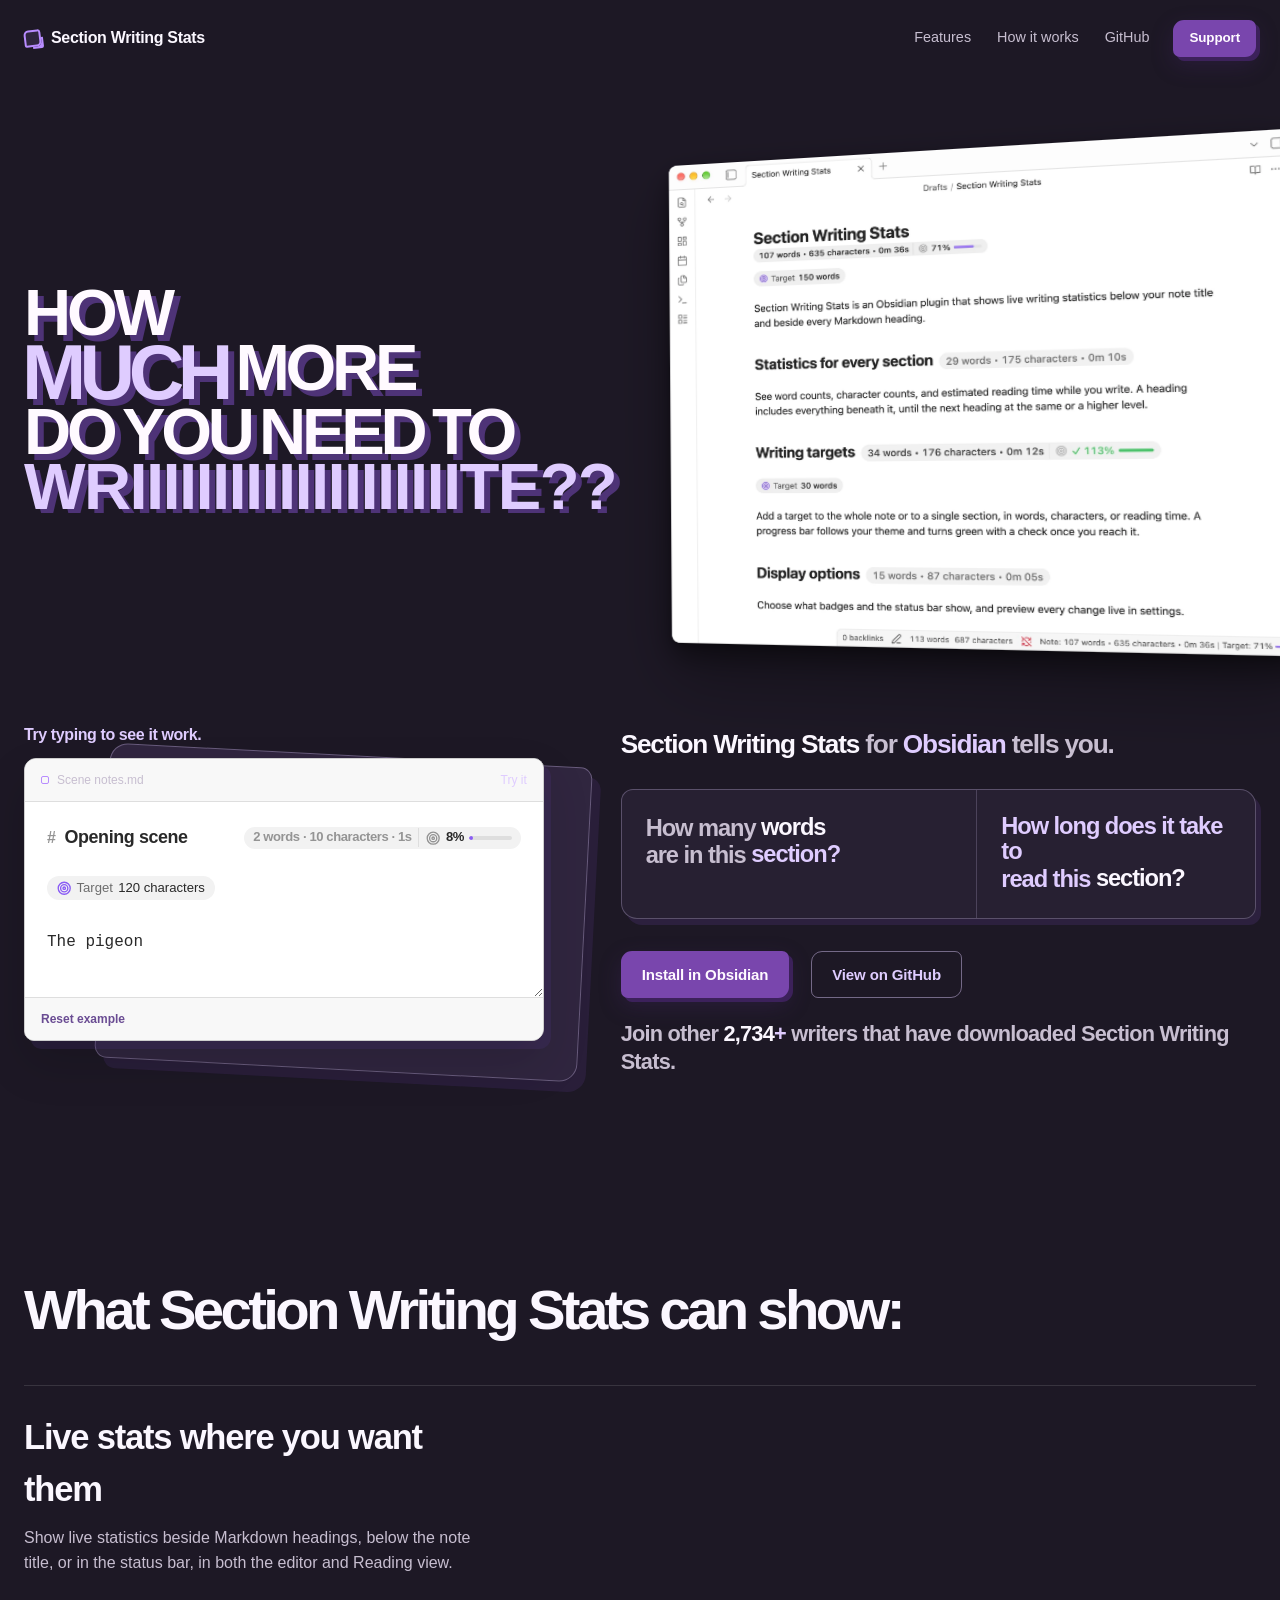
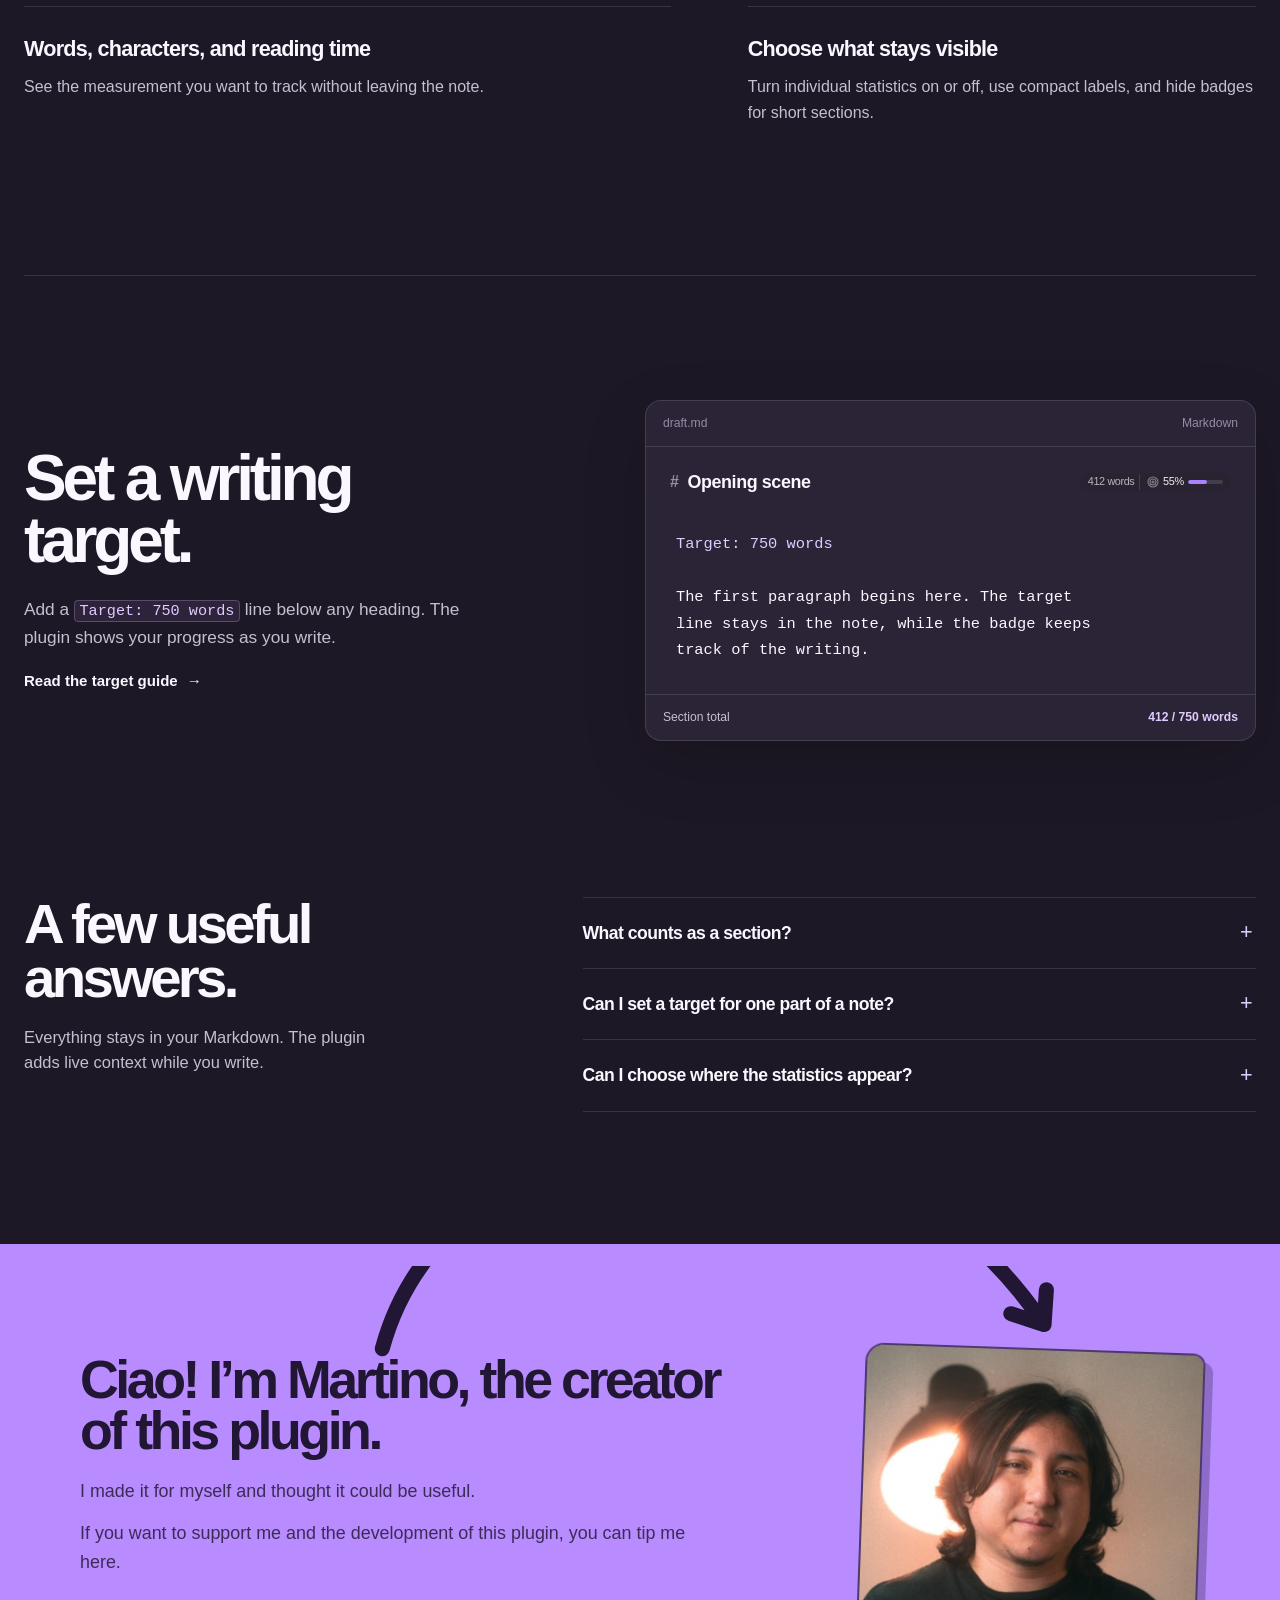
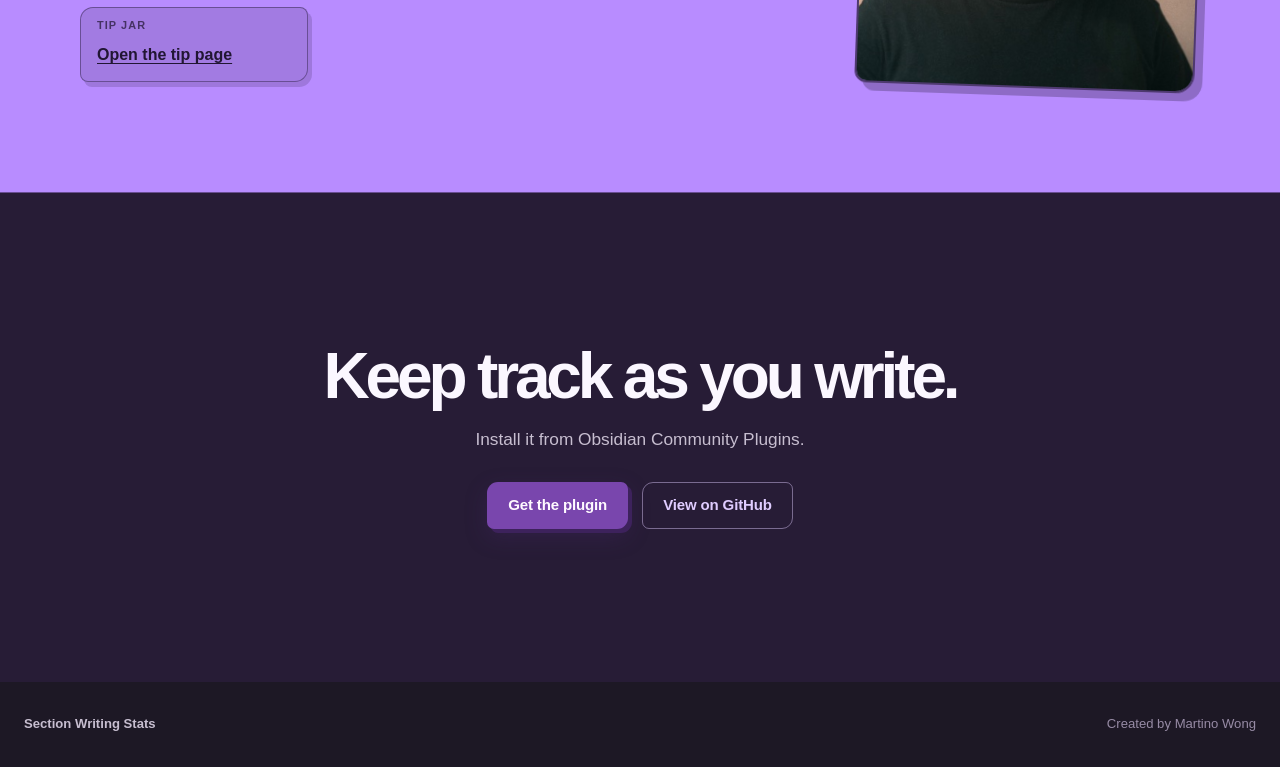
==== index.html @ 077ea419 "Make the landing page load about 1 MB less - Read the download count from a tiny downloads.json that" ====
<!doctype html>
<html lang="en">
  <head>
    <meta charset="utf-8" />
    <meta name="viewport" content="width=device-width, initial-scale=1" />
    <meta name="description" content="Live word counts, character counts, reading-time estimates, and writing targets for every Markdown heading in Obsidian." />
    <meta name="robots" content="index,follow" />
    <meta name="theme-color" content="#19171d" />
    <meta property="og:type" content="website" />
    <meta property="og:site_name" content="Section Writing Stats" />
    <meta property="og:title" content="Section Writing Stats for Obsidian - Word Counts & Writing Targets" />
    <meta property="og:description" content="Live word counts, character counts, reading-time estimates, and writing targets for every Markdown heading in Obsidian." />
    <meta property="og:url" content="https://martinowong.github.io/section-writing-stats-site/" />
    <meta property="og:image" content="https://martinowong.github.io/section-writing-stats-site/images/section-writing-stats-x-card.png?v=1.5.0" />
    <meta property="og:image:secure_url" content="https://martinowong.github.io/section-writing-stats-site/images/section-writing-stats-x-card.png?v=1.5.0" />
    <meta property="og:image:width" content="1200" />
    <meta property="og:image:height" content="630" />
    <meta property="og:image:alt" content="Section Writing Stats for Obsidian, showing live word counts, character counts, reading time, and writing targets." />
    <meta name="twitter:card" content="summary_large_image" />
    <meta name="twitter:title" content="Section Writing Stats for Obsidian - Word Counts & Writing Targets" />
    <meta name="twitter:description" content="Live word counts, character counts, reading-time estimates, and writing targets for every Markdown heading in Obsidian." />
    <meta name="twitter:image" content="https://martinowong.github.io/section-writing-stats-site/images/section-writing-stats-x-card.png?v=1.5.0" />
    <meta name="twitter:image:alt" content="Section Writing Stats for Obsidian, showing live word counts, character counts, reading time, and writing targets." />
    <title>Section Writing Stats for Obsidian - Word Counts & Writing Targets</title>
    <link rel="stylesheet" href="landing.css" />
    <script type="application/ld+json">
      {
        "@context": "https://schema.org",
        "@type": "SoftwareApplication",
        "name": "Section Writing Stats",
        "applicationCategory": "ProductivityApplication",
        "operatingSystem": "Windows, macOS, Linux, iOS, Android",
        "description": "An Obsidian community plugin that shows live word counts, character counts, reading-time estimates, and writing-target progress for notes and Markdown sections.",
        "downloadUrl": "https://community.obsidian.md/plugins/section-meter",
        "codeRepository": "https://github.com/martinowong/obsidian-section-meter",
        "author": {
          "@type": "Person",
          "name": "Martino Wong"
        }
      }
    </script>
  </head>
  <body>
    <header class="site-header">
      <a class="wordmark" href="#top" aria-label="Section Writing Stats home">
        <span class="wordmark-mark" aria-hidden="true"></span>
        <span>Section Writing Stats</span>
      </a>
      <nav aria-label="Main navigation">
        <a href="#features">Features</a>
        <a href="#how-it-works">How it works</a>
        <a href="https://github.com/martinowong/obsidian-section-meter">GitHub</a>
      </nav>
      <a class="button button-small header-support" href="#support">Support</a>
    </header>

    <main id="top">
      <section class="hero">
        <div class="hero-title reveal">
          <h1 class="hero-shout" aria-label="How much more do you need to write?"><span class="type-row" aria-hidden="true"><span class="type-word type-word-1">HOW</span></span><span class="type-row type-row-much" aria-hidden="true"><span class="type-word type-word-2 type-word-much">MUCH</span><span class="type-word type-word-3">MORE</span></span><span class="type-row" aria-hidden="true"><span class="type-word type-word-4">DO</span><span class="type-word type-word-5">YOU</span><span class="type-word type-word-6">NEED</span><span class="type-word type-word-7">TO</span></span><span class="type-row" aria-hidden="true"><span class="type-word type-word-write"><span class="write-line">WRIIIIIIIIIII</span><span class="write-line">IIIIIIIIITE??</span></span></span></h1>
          <figure class="hero-screenshot">
            <picture>
              <source srcset="images/section-writing-stats-obsidian.webp" type="image/webp" />
              <img src="images/section-writing-stats-obsidian.png" width="2300" height="1924" fetchpriority="high" alt="Section Writing Stats showing heading badges, note statistics, and writing-target progress in Obsidian" />
            </picture>
          </figure>
        </div>
        <div class="hero-copy reveal">
          <p class="hero-summary hero-promise"><strong>Section Writing Stats</strong> for <span>Obsidian</span> tells you.</p>
          <div class="question-lanes" aria-label="Questions Section Writing Stats answers">
            <p class="question-lane question-lane-count">How many <span class="rolling-stat rolling-metric" aria-label="words or characters"><span class="rolling-metric-track"><span>words</span><span>characters</span><span>words</span></span></span><br>are in this <span class="rolling-stat rolling-scope" aria-label="section, subsection, or note"><span class="rolling-scope-track"><span>section?</span><span>subsection?</span><span>note?</span><span>section?</span></span></span></p>
            <p class="question-lane question-lane-time">How long does it take to<br>read this <span class="rolling-stat rolling-scope" aria-label="section, subsection, or note"><span class="rolling-scope-track"><span>section?</span><span>subsection?</span><span>note?</span><span>section?</span></span></span></p>
          </div>
          <div class="hero-actions">
            <a class="button" href="https://community.obsidian.md/plugins/section-meter">Install in Obsidian</a>
            <a class="button button-repo" href="https://github.com/martinowong/obsidian-section-meter">View on GitHub</a>
          </div>
          <p class="download-count" aria-live="polite">Join other <strong><span id="download-count" data-downloads="0" data-fallback-downloads="3099">0</span>+</strong> writers that have downloaded Section Writing Stats.</p>
        </div>
        <div class="editor-stage reveal reveal-late">
          <p class="try-prompt">Try typing to see it work.</p>
          <div class="try-editor hero-editor">
            <div class="try-editor-bar">
              <span class="try-tab"><i aria-hidden="true"></i>Scene notes.md</span>
              <span class="try-mode">Try it</span>
            </div>
            <div class="try-heading-row">
              <span>#</span><strong>Opening scene</strong>
              <span class="section-meter-badge section-meter-target-badge section-meter-target-start" aria-live="polite">
                <output class="section-meter-badge-label" id="demo-badge">10 words · 59 characters · 3s</output>
                <span class="section-meter-target-group" id="demo-target-group"><span class="section-meter-target-caption"><svg viewBox="0 0 24 24" aria-hidden="true"><circle cx="12" cy="12" r="10"/><circle cx="12" cy="12" r="6"/><circle cx="12" cy="12" r="2"/></svg><span class="sr-only">Target</span></span><span class="section-meter-target-label" id="demo-target-count">8%</span><span class="section-meter-target-progress"><i class="section-meter-target-progress-fill" id="demo-progress-fill"></i></span></span>
              </span>
            </div>
            <label class="sr-only" for="demo-writing">Try writing a section</label>
            <div class="try-editor-body">
              <textarea id="demo-writing" spellcheck="true">Target: 120 characters

</textarea>
              <div class="demo-target-line" id="demo-target-line" hidden>
                <button type="button" class="demo-target-chip" id="demo-target-chip"><span class="demo-target-chip-icon"><svg viewBox="0 0 24 24" aria-hidden="true"><circle cx="12" cy="12" r="10"/><circle cx="12" cy="12" r="6"/><circle cx="12" cy="12" r="2"/></svg></span><span class="demo-target-chip-caption">Target</span><span class="demo-target-chip-value" id="demo-target-chip-value">120 characters</span></button>
              </div>
            </div>
            <div class="try-footer">
              <button type="button" id="demo-reset">Reset example</button>
            </div>
          </div>
        </div>
      </section>

      <section class="feature-section" id="features">
        <div class="section-heading reveal">
          <h2>What Section Writing Stats can show:</h2>
        </div>
        <div class="feature-list">
          <article class="feature feature-primary reveal">
            <div>
              <h3>Live stats where you want them</h3>
              <p>Show live statistics beside Markdown headings, below the note title, or in the status bar, in both the editor and Reading view.</p>
            </div>
          </article>
          <article class="feature reveal">
            <div>
              <h3>Words, characters, and reading time</h3>
              <p>See the measurement you want to track without leaving the note.</p>
            </div>
          </article>
          <article class="feature reveal">
            <div>
              <h3>Choose what stays visible</h3>
              <p>Turn individual statistics on or off, use compact labels, and hide badges for short sections.</p>
            </div>
          </article>
        </div>
      </section>

      <section class="target-section" id="how-it-works">
        <div class="target-copy reveal">
          <h2>Set a writing target.</h2>
          <p>Add a <code>Target: 750 words</code> line below any heading. The plugin shows your progress as you write.</p>
          <a class="text-link" href="https://github.com/martinowong/obsidian-section-meter#writing-targets">Read the target guide <span aria-hidden="true">→</span></a>
        </div>
        <div class="markdown-sample reveal reveal-late" aria-label="Example Markdown writing target">
          <div class="sample-bar"><span>draft.md</span><span>Markdown</span></div>
          <div class="sample-heading"><span>#</span><strong>Opening scene</strong><span class="section-meter-badge section-meter-target-badge section-meter-target-mid"><span class="section-meter-badge-label">412 words</span><span class="section-meter-target-group"><span class="section-meter-target-caption"><svg viewBox="0 0 24 24" aria-hidden="true"><circle cx="12" cy="12" r="10"/><circle cx="12" cy="12" r="6"/><circle cx="12" cy="12" r="2"/></svg><span class="sr-only">Target</span></span><span class="section-meter-target-label">55%</span><span class="section-meter-target-progress"><i class="section-meter-target-progress-fill" style="width: 55%"></i></span></span></span></div>
          <pre><code><span class="syntax-target">Target: 750 words</span>

The first paragraph begins here. The target
line stays in the note, while the badge keeps
track of the writing.</code></pre>
          <div class="sample-footer"><span>Section total</span><strong>412 / 750 words</strong></div>
        </div>
      </section>

      <section class="faq-section" aria-labelledby="faq-title">
        <div class="faq-heading reveal">
          <h2 id="faq-title">A few useful answers.</h2>
          <p>Everything stays in your Markdown. The plugin adds live context while you write.</p>
        </div>
        <div class="faq-list reveal">
          <details>
            <summary>What counts as a section?</summary>
            <p>A heading includes everything beneath it, including nested headings, until the next heading at the same or a higher level.</p>
          </details>
          <details>
            <summary>Can I set a target for one part of a note?</summary>
            <p>Yes. Add a target line below a heading to track that section, or add one to the note for a whole-note target.</p>
          </details>
          <details>
            <summary>Can I choose where the statistics appear?</summary>
            <p>Yes. Show them beside headings, beside the note title, in the status bar, or only in the places you want.</p>
          </details>
        </div>
      </section>

      <section class="support-section" id="support">
        <div class="support-layout reveal">
          <div class="support-copy">
            <h2>Ciao! I’m <span class="support-name">Martino</span>, the creator of this plugin.</h2>
            <p>I made it for myself and thought it could be useful.</p>
            <p>If you want to support me and the development of this plugin, you can tip me here.</p>
            <div class="support-tip">
              <span class="support-tip-label">Tip jar</span>
              <stripe-buy-button
                buy-button-id="buy_btn_1U2U9LBZ7E4J3C2PV20x16Y0"
                publishable-key="pk_live_51QSmmABZ7E4J3C2PZJ722tiUnINsko8iq7mGpmrBPlGW8NEKcEDpGhbU9Q8T30tfKAvzZQvdubkgQbM4pyCPtM6d00pWv3S7lW"
              ></stripe-buy-button>
              <a class="support-tip-fallback" href="https://buy.stripe.com/fZu28qbuq96G63R759gYU00">Open the tip page</a>
            </div>
          </div>
          <figure class="support-portrait">
            <img src="images/martino-wong.jpg" alt="Martino Wong, creator of Section Writing Stats" />
          </figure>
          <svg class="support-arrow" viewBox="0 0 520 240" preserveAspectRatio="none" aria-hidden="true">
            <path class="arrow-stem" id="support-arrow-stem" pathLength="1" d="M -102 -31 C 24 -129, 229 -94, 313 63" />
          </svg>
        </div>
      </section>

      <section class="closing-section">
        <h2>Keep track as you write.</h2>
        <p>Install it from Obsidian Community Plugins.</p>
        <div class="closing-actions">
          <a class="button" href="https://community.obsidian.md/plugins/section-meter">Get the plugin</a>
          <a class="button button-repo" href="https://github.com/martinowong/obsidian-section-meter">View on GitHub</a>
        </div>
      </section>
    </main>

    <footer>
      <span>Section Writing Stats</span>
      <span>Created by <a href="https://github.com/martinowong">Martino Wong</a></span>
    </footer>
    <script>
      const revealItems = document.querySelectorAll(".reveal");
      if ("IntersectionObserver" in window) {
        document.documentElement.classList.add("has-reveals");
        const revealObserver = new IntersectionObserver((entries) => {
          entries.forEach((entry) => {
            if (!entry.isIntersecting) return;
            entry.target.classList.add("is-visible");
            revealObserver.unobserve(entry.target);
          });
        }, { threshold: 0.16 });
        revealItems.forEach((item) => revealObserver.observe(item));
      }

      const writing = document.querySelector("#demo-writing");
      const badge = document.querySelector("#demo-badge");
      const reset = document.querySelector("#demo-reset");
      const targetBadge = document.querySelector(".hero-editor .section-meter-target-badge");
      const targetProgress = document.querySelector(".hero-editor .section-meter-target-progress");
      const example = writing.value;
      const demoSentence = "The pigeon has appointed itself editor-in-chief, and it has notes about every sentence.";
      let demoTypingTimer;
      let isDemoTyping = false;

      const targetGroup = document.querySelector("#demo-target-group");
      const targetLine = document.querySelector("#demo-target-line");
      const targetChip = document.querySelector("#demo-target-chip");
      const targetChipValue = document.querySelector("#demo-target-chip-value");
      const targetStates = ["section-meter-target-start", "section-meter-target-mid", "section-meter-target-close", "section-meter-target-complete", "section-meter-target-overage"];

      // Mirrors the plugin's syntax: a standalone line such as "Target: 120 characters" or "target 250w".
      function parseDemoTarget(line) {
        const match = /^target(?:[ \t]*:[ \t]*|[ \t]+)((?:[1-9]\d{0,2}(?:,\d{3})+)|\d+)[ \t]*(w|words?|chars?|characters?)$/i.exec(line.trim());
        const value = match ? Number(match[1].replace(/,/g, "")) : 0;
        return value > 0 ? { value, metric: /^w/i.test(match[2]) ? "words" : "characters" } : null;
      }

      function firstLineEnd() {
        const end = writing.value.indexOf("\n");
        return end === -1 ? writing.value.length : end;
      }

      // Like Live Preview: the target line shows as a chip unless the cursor is on it.
      function updateDemoChip() {
        const target = parseDemoTarget(writing.value.slice(0, firstLineEnd()));
        const editingTargetLine = document.activeElement === writing && writing.selectionStart <= firstLineEnd();
        targetLine.hidden = !target || editingTargetLine || writing.scrollTop > 0;
        if (target) targetChipValue.textContent = `${target.value.toLocaleString("en-US")} ${target.metric}`;
      }

      function updateDemoBadge() {
        const lines = writing.value.split("\n");
        const target = parseDemoTarget(lines[0]);
        const text = lines.filter((line) => !parseDemoTarget(line)).join("\n").trim();
        const words = text ? text.split(/\s+/).length : 0;
        const characters = text.length;
        const seconds = Math.max(0, Math.round((words / 220) * 60));
        badge.textContent = `${words} ${words === 1 ? "word" : "words"} · ${characters} characters · ${seconds}s`;
        targetBadge.classList.remove(...targetStates);
        targetProgress.classList.remove(...targetStates);
        targetGroup.hidden = !target;
        if (target) {
          const current = target.metric === "words" ? words : characters;
          const percent = Math.round((current / target.value) * 100);
          document.querySelector("#demo-target-count").textContent = `${percent}%`;
          document.querySelector("#demo-progress-fill").style.width = `${Math.min(percent, 100)}%`;
          const targetState = current >= target.value * 1.25
            ? "section-meter-target-overage"
            : current >= target.value
              ? "section-meter-target-complete"
              : "section-meter-target-start";
          targetBadge.classList.add(targetState);
          targetProgress.classList.add(targetState);
        }
        updateDemoChip();
      }

      targetChip.addEventListener("click", () => {
        writing.focus();
        writing.setSelectionRange(firstLineEnd(), firstLineEnd());
        updateDemoChip();
      });
      ["focus", "blur", "click", "keyup", "select", "scroll"].forEach((type) => writing.addEventListener(type, updateDemoChip));

      const playDemoTypewriter = () => {
        window.clearTimeout(demoTypingTimer);
        if (window.matchMedia("(prefers-reduced-motion: reduce)").matches) {
          writing.value = `${example}${demoSentence}`;
          updateDemoBadge();
          return;
        }

        let index = 0;
        isDemoTyping = true;
        const typeNextCharacter = () => {
          if (!isDemoTyping || index >= demoSentence.length) {
            isDemoTyping = false;
            return;
          }
          writing.value = `${example}${demoSentence.slice(0, index + 1)}`;
          updateDemoBadge();
          index += 1;
          demoTypingTimer = window.setTimeout(typeNextCharacter, index < 18 ? 62 : 24);
        };
        typeNextCharacter();
      };

      writing.addEventListener("input", (event) => {
        if (event.isTrusted) isDemoTyping = false;
        if (isDemoTyping) return;
        window.clearTimeout(demoTypingTimer);
        updateDemoBadge();
      });
      reset.addEventListener("click", () => {
        writing.value = example;
        updateDemoBadge();
        playDemoTypewriter();
        writing.focus();
      });
      updateDemoBadge();
      demoTypingTimer = window.setTimeout(playDemoTypewriter, 900);

      const downloadCount = document.querySelector("#download-count");
      const downloadCountUrl = "downloads.json";
      const formatDownloads = (value) => new Intl.NumberFormat().format(value);

      function renderDownloadCount(downloads, animate) {
        if (!downloadCount) return;
        const start = Number(downloadCount.dataset.downloads || 0);
        const reducedMotion = window.matchMedia("(prefers-reduced-motion: reduce)").matches;

        if (!animate || reducedMotion || start === downloads) {
          downloadCount.textContent = formatDownloads(downloads);
          downloadCount.dataset.downloads = String(downloads);
          return;
        }

        const duration = 1300;
        const startedAt = performance.now();
        const tick = (now) => {
          const progress = Math.min((now - startedAt) / duration, 1);
          const eased = 1 - Math.pow(1 - progress, 3);
          downloadCount.textContent = formatDownloads(Math.round(start + (downloads - start) * eased));
          if (progress < 1) requestAnimationFrame(tick);
          else downloadCount.dataset.downloads = String(downloads);
        };
        requestAnimationFrame(tick);
      }

      if (downloadCount) {
        document.documentElement.classList.add("has-download-counter");
        let currentDownloads = Number(downloadCount.dataset.fallbackDownloads);
        let hasAnimated = false;
        const revealDownloads = () => {
          if (hasAnimated) return;
          hasAnimated = true;
          downloadCount.textContent = "0";
          downloadCount.dataset.downloads = "0";
          downloadCount.classList.add("is-visible");
          renderDownloadCount(currentDownloads, true);
        };

        const downloadObserver = new IntersectionObserver(([entry]) => {
          if (!entry.isIntersecting) return;
          revealDownloads();
          downloadObserver.disconnect();
        }, { threshold: 0.5 });
        downloadObserver.observe(downloadCount);

        fetch(downloadCountUrl)
          .then((response) => response.ok ? response.json() : Promise.reject(new Error("Download statistics are unavailable.")))
          .then((statistics) => {
            const downloads = statistics?.downloads;
            if (!Number.isFinite(downloads)) return;
            currentDownloads = downloads;
            if (hasAnimated) renderDownloadCount(downloads, false);
          })
          .catch(() => {
            // The visible fallback keeps the page useful if the public statistics file is unavailable.
          });
      }

      // Stripe's script only matters near the tip jar, so load it on approach.
      // If it can't load (offline, blocked), show a plain link instead.
      const tipJar = document.querySelector(".support-tip");
      if (tipJar) {
        let stripeRequested = false;
        const showTipLink = () => tipJar.classList.add("tip-jar-unavailable");
        const loadStripe = () => {
          if (stripeRequested) return;
          stripeRequested = true;
          const script = document.createElement("script");
          script.src = "https://js.stripe.com/v3/buy-button.js";
          script.async = true;
          script.addEventListener("error", showTipLink);
          document.head.append(script);
          window.setTimeout(() => {
            if (!customElements.get("stripe-buy-button")) showTipLink();
          }, 8000);
        };
        if ("IntersectionObserver" in window) {
          const tipObserver = new IntersectionObserver((entries) => {
            if (!entries.some((entry) => entry.isIntersecting)) return;
            loadStripe();
            tipObserver.disconnect();
          }, { rootMargin: "800px 0px" });
          tipObserver.observe(tipJar);
        } else {
          loadStripe();
        }
        document.querySelectorAll('a[href="#support"]').forEach((link) => link.addEventListener("click", loadStripe));
      }

      const supportLayout = document.querySelector(".support-layout");
      const liveArrowStem = document.querySelector("#support-arrow-stem");
      const supportHeading = document.querySelector(".support-copy h2");
      const supportName = document.querySelector(".support-name");
      const supportPortrait = document.querySelector(".support-portrait");
      const liveArrow = document.querySelector(".support-arrow");
      const arrowAnchors = {
        start: { x: 0.562, y: -0.098 },
        end: { x: 0.540, y: -0.050 },
      };
      const arrowCurve = {
        controlOne: { along: 0.114, offset: -0.372 },
        controlTwo: { along: 0.732, offset: -0.430 },
      };
      let hasDrawnArrow = false;

      const pointInLayout = (element, xRatio, yRatio, layoutBounds) => {
        const bounds = element.getBoundingClientRect();
        return {
          x: bounds.left - layoutBounds.left + bounds.width * xRatio,
          y: bounds.top - layoutBounds.top + bounds.height * yRatio,
        };
      };

      const getArrowPoints = () => {
        const layoutBounds = supportLayout.getBoundingClientRect();
        const nameBounds = supportName.getBoundingClientRect();
        const headingBounds = supportHeading.getBoundingClientRect();
        const start = {
          x: nameBounds.left - layoutBounds.left + nameBounds.width * arrowAnchors.start.x,
          y: headingBounds.top - layoutBounds.top + nameBounds.height * arrowAnchors.start.y,
        };
        const end = pointInLayout(supportPortrait, arrowAnchors.end.x, arrowAnchors.end.y, layoutBounds);
        const dx = end.x - start.x;
        const dy = end.y - start.y;
        const distance = Math.hypot(dx, dy) || 1;
        const normal = { x: -dy / distance, y: dx / distance };
        const control = ({ along, offset }) => ({
          x: start.x + dx * along + normal.x * distance * offset,
          y: start.y + dy * along + normal.y * distance * offset,
        });
        return { start, controlOne: control(arrowCurve.controlOne), controlTwo: control(arrowCurve.controlTwo), end, layoutBounds, normal, distance, dx, dy };
      };

      const updateArrowCurve = () => {
        const arrowPoints = getArrowPoints();
        const { start, controlOne, controlTwo, end, layoutBounds } = arrowPoints;
        const curvePath = `M ${start.x} ${start.y} C ${controlOne.x} ${controlOne.y}, ${controlTwo.x} ${controlTwo.y}, ${end.x} ${end.y}`;
        liveArrow.setAttribute("viewBox", `0 0 ${layoutBounds.width} ${layoutBounds.height}`);
        const angle = Math.atan2(end.y - controlTwo.y, end.x - controlTwo.x);
        const wing = (offset) => {
          const length = 35;
          const x = end.x + Math.cos(angle + Math.PI + offset) * length;
          const y = end.y + Math.sin(angle + Math.PI + offset) * length;
          return `${x.toFixed(1)},${y.toFixed(1)}`;
        };
        const chevronPath = `M ${wing(-0.66)} L ${end.x},${end.y} L ${wing(0.66)}`;
        liveArrowStem.setAttribute("d", `${curvePath} ${chevronPath}`);
      };
      const drawArrow = () => {
        if (hasDrawnArrow || window.matchMedia("(prefers-reduced-motion: reduce)").matches) {
          supportLayout.classList.add("arrow-is-drawn");
          return;
        }
        updateArrowCurve();
        hasDrawnArrow = true;
        supportLayout.classList.add("arrow-is-drawn");
      };
      const arrowObserver = new IntersectionObserver(([entry]) => {
        if (!entry.isIntersecting) return;
        drawArrow();
        arrowObserver.disconnect();
      }, { threshold: 0.3 });
      arrowObserver.observe(supportLayout);
      new ResizeObserver(updateArrowCurve).observe(supportLayout);
      new ResizeObserver(updateArrowCurve).observe(supportHeading);
      new ResizeObserver(updateArrowCurve).observe(supportName);
      new ResizeObserver(updateArrowCurve).observe(supportPortrait);
      window.addEventListener("resize", updateArrowCurve);
      updateArrowCurve();

      const heroScreenshot = document.querySelector(".hero-screenshot");
      const useScreenshotParallax = heroScreenshot
        && window.matchMedia("(min-width: 1101px) and (prefers-reduced-motion: no-preference)").matches;
      if (useScreenshotParallax) {
        let parallaxX = 0;
        let parallaxY = 0;

        const updateScreenshotParallax = (time) => {
          const phase = time / 2500;
          const idleX = Math.sin(phase) * 0.22;
          const idleY = Math.cos(phase * 0.82) * 0.2;
          heroScreenshot.style.setProperty("--screen-x", `${parallaxX * 12 + idleX * 3}px`);
          heroScreenshot.style.setProperty("--screen-y", `${parallaxY * 10 + idleY * 3}px`);
          heroScreenshot.style.setProperty("--screen-rx", `${parallaxY * -5 + idleY * 1.2}deg`);
          heroScreenshot.style.setProperty("--screen-ry", `${parallaxX * 8 + idleX * 2.2}deg`);
          requestAnimationFrame(updateScreenshotParallax);
        };

        heroScreenshot.addEventListener("pointermove", (event) => {
          const bounds = heroScreenshot.getBoundingClientRect();
          parallaxX = (event.clientX - bounds.left) / bounds.width - 0.5;
          parallaxY = (event.clientY - bounds.top) / bounds.height - 0.5;
        });
        heroScreenshot.addEventListener("pointerleave", () => {
          parallaxX = 0;
          parallaxY = 0;
        });
        requestAnimationFrame(updateScreenshotParallax);
      }

    </script>
  </body>
</html>
---- landing.css ----
:root {
  color-scheme: dark;
  --canvas: #1d1825;
  --canvas-deep: #15101d;
  --surface: #2b2336;
  --surface-raised: #382c48;
  --text: #fbf7ff;
  --muted: #c7bed0;
  --faint: #978ba5;
  --line: rgb(255 255 255 / 0.12);
  --accent: #b88cff;
  --accent-soft: #dfccff;
  --shadow: rgb(0 0 0 / 0.4);
  --radius: 16px;
}

* { box-sizing: border-box; }

html { scroll-behavior: smooth; }

body {
  min-width: 320px;
  margin: 0;
  overflow-x: hidden;
  background: var(--canvas);
  color: var(--text);
  font-family: ui-sans-serif, -apple-system, BlinkMacSystemFont, "Segoe UI", sans-serif;
  font-size: 16px;
  line-height: 1.5;
}

a { color: inherit; text-decoration: none; }

.site-header {
  width: min(100% - 48px, 1280px);
  height: 76px;
  margin: 0 auto;
  display: grid;
  grid-template-columns: 1fr auto auto;
  align-items: center;
  gap: 24px;
}

.wordmark { display: inline-flex; align-items: center; gap: 10px; width: fit-content; font-weight: 630; letter-spacing: -0.02em; }
.wordmark-mark { width: 17px; height: 17px; border: 2px solid var(--accent); border-radius: 5px 3px 5px 2px; background: rgb(184 140 255 / 0.12); box-shadow: 5px 5px 0 -3px var(--accent); transform: rotate(-7deg); }
nav { justify-self: end; display: flex; gap: 26px; color: var(--muted); font-size: 0.9rem; }
.header-support { min-height: 36px; padding-inline: 15px; }
nav a, footer a, .text-link { transition: color 160ms ease; }
nav a:hover, footer a:hover, .text-link:hover { color: var(--accent-soft); }

.button {
  display: inline-flex;
  min-height: 47px;
  align-items: center;
  justify-content: center;
  padding: 0 20px;
  border: 1px solid transparent;
  border-radius: 11px 7px 11px 7px;
  background: #7946ad;
  color: #fffaff;
  font-size: 0.94rem;
  font-weight: 700;
  letter-spacing: -0.01em;
  box-shadow: 4px 4px 0 rgb(64 35 96 / 0.9), 0 8px 22px rgb(72 41 108 / 0.3);
  transition: transform 160ms ease, background 160ms ease, box-shadow 160ms ease;
}
.button:hover { background: #8d59c3; box-shadow: 6px 6px 0 rgb(64 35 96 / 0.9), 0 10px 30px rgb(72 41 108 / 0.38); transform: translate(-2px, -2px) rotate(-1deg); }
.button:active { box-shadow: 1px 1px 0 rgb(64 35 96 / 0.9); transform: translate(2px, 2px) scale(0.98); }
.button-small { justify-self: end; min-height: 37px; padding-inline: 15px; font-size: 0.84rem; }

.hero {
  position: relative;
  isolation: isolate;
  width: min(100% - 48px, 1280px);
  min-height: 0;
  margin: 0 auto;
  display: grid;
  grid-template-columns: minmax(0, 0.9fr) minmax(0, 1.1fr);
  column-gap: clamp(44px, 6vw, 88px);
  row-gap: 42px;
  align-items: start;
  padding: 68px 0 96px;
}
.hero-title { grid-column: 1 / -1; display: grid; grid-template-columns: minmax(0, 0.9fr) minmax(460px, 1.1fr); gap: clamp(40px, 5vw, 76px); align-items: center; perspective: 1400px; }
.hero-screenshot { --screen-x: 0px; --screen-y: 0px; --screen-rx: 0deg; --screen-ry: 0deg; width: 100%; margin: 0; filter: drop-shadow(0 28px 32px rgb(0 0 0 / 0.3)); transform: translateX(clamp(0px, 2vw, 32px)) translate3d(var(--screen-x), var(--screen-y), 0) rotateY(calc(-14deg + var(--screen-ry))) rotateX(calc(2.5deg + var(--screen-rx))) rotateZ(-1deg); transform-origin: left center; transition: transform 220ms cubic-bezier(.16, 1, .3, 1), filter 220ms cubic-bezier(.16, 1, .3, 1); }
.hero-screenshot:hover { filter: drop-shadow(0 36px 38px rgb(0 0 0 / 0.36)); }
.hero-screenshot picture, .hero-screenshot img { width: 100%; height: auto; display: block; }

.document-map { position: absolute; z-index: -1; inset: -32px -70px; overflow: hidden; pointer-events: none; }
.map-line { position: absolute; height: 2px; transform-origin: left center; border-top: 2px dashed rgb(184 140 255 / 0.32); }
.map-line-one { top: 24%; left: -6%; width: 49%; transform: rotate(15deg); }.map-line-two { top: 61%; left: 23%; width: 44%; transform: rotate(-25deg); }.map-line-three { top: 44%; left: 45%; width: 46%; transform: rotate(22deg); }
.map-node { position: absolute; border: 2px solid var(--accent-soft); border-radius: 7px 4px 8px 3px; background: rgb(184 140 255 / 0.2); box-shadow: 0 0 0 7px rgb(184 140 255 / 0.08); }.map-node-one { top: 19%; left: 15%; width: 18px; height: 18px; transform: rotate(-12deg); }.map-node-two { top: 37%; left: 42%; width: 13px; height: 13px; transform: rotate(15deg); }.map-node-three { top: 59%; left: 61%; width: 23px; height: 23px; transform: rotate(-7deg); }.map-node-four { top: 74%; left: 84%; width: 16px; height: 16px; transform: rotate(18deg); }
.map-label { position: absolute; color: rgb(223 204 255 / 0.65); font-size: 0.68rem; font-weight: 800; letter-spacing: 0.08em; }.map-label-one { top: 12%; left: 18%; }.map-label-two { top: 31%; left: 45%; }.map-label-three { top: 64%; left: 66%; }
.map-card { position: absolute; padding: 5px 8px; border: 1px solid rgb(223 204 255 / 0.38); border-radius: 5px 8px 5px 8px; background: rgb(43 35 54 / 0.92); color: var(--accent-soft); font-size: 0.68rem; font-weight: 750; letter-spacing: 0.03em; box-shadow: 3px 3px 0 rgb(184 140 255 / 0.17); }.map-card-one { top: 23%; right: 4%; transform: rotate(7deg); }.map-card-two { bottom: 18%; left: 8%; transform: rotate(-6deg); }.map-card-three { right: 17%; bottom: 6%; transform: rotate(4deg); }

.overline { margin: 0 0 21px; color: var(--accent-soft); font-size: 0.75rem; font-weight: 700; letter-spacing: 0.12em; text-transform: uppercase; }
h1, h2, h3, p { margin-top: 0; }
h1, h2 { letter-spacing: -0.065em; line-height: 0.96; }
h1 { max-width: 680px; margin-bottom: 26px; font-size: clamp(3rem, 5vw, 4.65rem); font-weight: 660; }
.hero-shout { max-width: 100%; margin-bottom: 25px; color: #fffaff; font-size: clamp(3.65rem, 5.1vw, 6.15rem); font-weight: 880; letter-spacing: -0.065em; line-height: 0.8; text-shadow: 6px 6px 0 rgb(92 59 142 / 0.78); }
.type-row { display: flex; width: max-content; gap: 0.13em; }.type-row + .type-row { margin-top: 0.04em; }.type-word { display: inline-block; }.type-row-much { margin-top: -0.02em; }.type-word-much { margin-left: -0.025em; color: var(--accent-soft); font-size: 1.18em; letter-spacing: -0.085em; }.type-word-write { color: var(--accent-soft); letter-spacing: -0.025em; }.write-line { display: inline; }
.hero-summary { max-width: 450px; margin-bottom: 31px; color: var(--muted); font-size: clamp(1.06rem, 1.5vw, 1.22rem); line-height: 1.55; }
.hero-promise { max-width: 680px; margin-bottom: 28px; color: var(--muted); font-size: clamp(1.35rem, 2.05vw, 1.82rem); font-weight: 680; line-height: 1.2; letter-spacing: -0.045em; }.hero-promise strong { color: var(--text); font-weight: 820; }.hero-promise span { color: var(--accent-soft); }
.question-lanes { max-width: 710px; display: grid; grid-template-columns: minmax(0, 1.12fr) minmax(0, 0.88fr); margin: 0 0 32px; border: 1px solid rgb(223 204 255 / 0.28); border-radius: 12px 16px 12px 16px; background: rgb(43 35 54 / 0.78); box-shadow: 5px 6px 0 rgb(92 59 142 / 0.24); overflow: hidden; }
.question-lane { min-height: 0; margin: 0; padding: 24px 24px 26px; color: var(--muted); font-size: clamp(1.3rem, 1.85vw, 1.6rem); font-weight: 680; letter-spacing: -0.045em; line-height: 1.08; }
.question-lane + .question-lane { border-inline-start: 1px solid rgb(223 204 255 / 0.2); color: var(--accent-soft); }
.rolling-stat { position: relative; display: inline-block; height: 1.13em; overflow: hidden; color: var(--text); vertical-align: -0.21em; }
.rolling-metric, .rolling-scope { width: max-content; }.rolling-scope { color: var(--accent-soft); }.question-lane-time .rolling-scope { color: var(--text); }.rolling-metric-track, .rolling-scope-track { display: block; }.rolling-metric-track > span, .rolling-scope-track > span { display: block; height: 1.13em; line-height: 1.13; }
.hero-actions { display: flex; gap: 22px; align-items: center; }
.hero-actions > .button:not(.button-repo), .closing-actions > .button:not(.button-repo) { color: #fffaff; }
.button-repo { border-color: rgb(223 204 255 / 0.45); background: transparent; color: var(--accent-soft); box-shadow: none; }
.button-repo:hover { background: rgb(184 140 255 / 0.15); color: var(--text); box-shadow: none; transform: translateY(-1px); }
.download-count { margin: 22px 0 0; color: var(--muted); font-size: clamp(1.05rem, 1.7vw, 1.38rem); font-weight: 620; letter-spacing: -0.035em; line-height: 1.25; }.download-count strong { color: var(--accent-soft); font-weight: 820; }.download-count span { display: inline-block; min-width: 3ch; color: var(--text); font-variant-numeric: tabular-nums; }
.text-link { color: var(--text); font-size: 0.94rem; font-weight: 650; }
.text-link span { display: inline-block; margin-left: 5px; transition: transform 160ms ease; }
.text-link:hover span { transform: translateX(4px); }

.hero-copy { min-width: 0; padding-top: 6px; grid-column: 2; grid-row: 2; }.editor-stage { position: relative; width: 100%; min-width: 0; justify-self: start; grid-column: 1; grid-row: 2; }
.editor-stage::before { content: ""; position: absolute; z-index: -1; inset: 10% -8% -9% 15%; border: 1px solid rgb(223 204 255 / 0.32); border-radius: 18px 12px 18px 12px; background: rgb(184 140 255 / 0.12); box-shadow: 9px 10px 0 rgb(92 59 142 / 0.2); transform: rotate(3deg); }
.try-prompt { margin: 0 0 11px; color: var(--accent-soft); font-size: 1rem; font-weight: 720; letter-spacing: -0.025em; }

.intro-band { width: min(100% - 48px, 1280px); margin: 0 auto; padding: 27px 31px 29px; display: grid; grid-template-columns: 1fr 96px 1fr; gap: 30px; align-items: center; border: 1px solid rgb(184 140 255 / 0.4); border-radius: 13px 19px 13px 19px; background: rgb(184 140 255 / 0.11); box-shadow: 5px 6px 0 rgb(92 59 142 / 0.32); color: var(--muted); font-size: 1rem; line-height: 1.4; }
.intro-band p { max-width: 390px; margin: 0; }
.intro-band p:last-child { justify-self: end; }
.intro-rule { height: 1px; background: var(--accent); }

.feature-section { width: min(100% - 48px, 1280px); margin: 0 auto; padding: 112px 0 120px; }
.section-heading h2, .target-copy h2, .closing-section h2 { margin: 0; font-size: clamp(3rem, 5vw, 5.4rem); font-weight: 650; }
.section-heading h2 { max-width: 900px; margin-bottom: 48px; font-size: clamp(2.65rem, 4.4vw, 4.7rem); }
.feature-list { display: grid; grid-template-columns: minmax(0, 1.12fr) minmax(0, 0.88fr); gap: 0 clamp(34px, 6vw, 92px); }
.feature { min-width: 0; padding: 26px 0 30px; border-top: 1px solid var(--line); }.feature-primary { grid-column: 1 / -1; display: grid; grid-template-columns: minmax(220px, 0.8fr) minmax(320px, 1.2fr); gap: 32px; align-items: baseline; }.feature-primary h3 { margin: 0; }.feature-primary p { max-width: 580px; }
.feature h3 { margin: 0 0 9px; font-size: 1.35rem; letter-spacing: -0.035em; }.feature-primary h3 { font-size: clamp(1.7rem, 2.7vw, 2.25rem); }
.feature p { max-width: 520px; margin: 0; color: var(--muted); line-height: 1.6; }

.outline-copy h2 { margin: 0 0 24px; font-size: clamp(3rem, 5vw, 5.4rem); font-weight: 650; letter-spacing: -0.065em; line-height: 0.96; }
.outline-copy > p:not(.overline) { max-width: 430px; color: var(--muted); font-size: 1.08rem; line-height: 1.6; }
.try-editor { overflow: hidden; border: 1px solid var(--line); border-radius: var(--radius); background: var(--surface); box-shadow: 0 22px 64px rgb(0 0 0 / 0.16); }
.hero-editor { --background-modifier-border: #dedede; --background-secondary: #f2f2f2; --text-muted: #6d6d6d; --text-normal: #292929; --text-faint: #949494; --interactive-accent: #8a5cf5; --color-green: #3f9a5c; --color-orange: #d9781f; --line: #dedede; min-height: 0; border-color: #cecece; border-radius: 12px 10px 12px 10px; background: #fff; color: var(--text-normal); box-shadow: 7px 8px 0 rgb(92 59 142 / 0.18), 0 22px 48px rgb(0 0 0 / 0.14); }
.try-editor-bar, .try-footer { display: flex; align-items: center; justify-content: space-between; gap: 15px; padding: 12px 16px; background: #f8f8f8; color: var(--text-muted); font-size: 0.75rem; }
.try-editor-bar { border-bottom: 1px solid var(--line); }.try-tab { display: inline-flex; align-items: center; gap: 8px; color: var(--muted); }.try-tab i { width: 8px; height: 8px; border-radius: 2px; border: 1px solid var(--accent); }.try-mode { color: var(--accent-soft); }
.try-heading-row { display: flex; flex-wrap: wrap; align-items: center; gap: 9px; padding: 22px 22px 14px; letter-spacing: -0.025em; }.try-heading-row > span { color: var(--text-faint); font-weight: 750; }.try-heading-row strong { color: var(--text-normal); font-size: 1.12rem; }.try-heading-row .section-meter-badge { margin-left: auto; font-size: 0.816em; }
.section-meter-badge { display: inline-flex; align-items: center; gap: 0.45em; margin-inline-start: 0.5em; padding: 0.14em 0.7em; border: 0; border-radius: 999px; color: var(--text-muted, var(--muted)); background: var(--background-secondary, rgb(255 255 255 / 0.06)); font-size: 0.68em; font-weight: 500; font-variant-numeric: tabular-nums; line-height: 1.45; vertical-align: middle; white-space: nowrap; }.section-meter-badge-label { min-inline-size: 0; }.section-meter-target-group { display: inline-flex; min-inline-size: 0; align-items: center; gap: 0.4em; padding-inline-start: 0.6em; border-inline-start: 1px solid var(--background-modifier-border, rgb(255 255 255 / 0.15)); }.section-meter-target-group[hidden] { display: none; }.section-meter-target-caption, .demo-target-chip-icon { display: inline-flex; color: var(--text-faint, var(--faint)); }.section-meter-target-caption svg, .demo-target-chip-icon svg { width: 1.1em; height: 1.1em; fill: none; stroke: currentColor; stroke-width: 2.25; }.section-meter-target-label { color: var(--text-normal, var(--text)); }.section-meter-target-progress { display: inline-flex; inline-size: 3.25em; block-size: 0.3em; overflow: hidden; flex: none; border-radius: 999px; background: var(--background-modifier-border, rgb(255 255 255 / 0.15)); }.section-meter-target-progress-fill { display: block; block-size: 100%; border-radius: inherit; background: var(--interactive-accent, #a882ff); transition: width 360ms cubic-bezier(.16, 1, .3, 1), background 160ms ease; }.section-meter-target-complete .section-meter-target-progress-fill { background: var(--color-green, #7ac786); }.section-meter-target-overage .section-meter-target-progress-fill { background: var(--color-orange, #ec9a4c); }.section-meter-target-complete .section-meter-target-label { color: var(--color-green, #7ac786); }.section-meter-target-complete .section-meter-target-label::before { content: "\2713\00a0"; }.section-meter-target-overage .section-meter-target-label { color: var(--color-orange, #ec9a4c); }
.try-editor-body { position: relative; }.demo-target-line { position: absolute; top: 9px; right: 0; left: 0; height: 1.7rem; display: flex; align-items: center; padding: 0 22px; background: #fff; }.demo-target-line[hidden] { display: none; }.try-editor textarea:focus ~ .demo-target-line { background: #fcfcfc; }.demo-target-chip { display: inline-flex; align-items: center; gap: 0.4em; padding: 0.2em 0.75em; border: 0; border-radius: 999px; background: var(--background-secondary, #f2f2f2); color: var(--text-muted, var(--muted)); font: 500 0.82rem/1.4 -apple-system, BlinkMacSystemFont, "Segoe UI", sans-serif; font-variant-numeric: tabular-nums; cursor: pointer; }.demo-target-chip:hover { background: #e9e9e9; color: var(--text-normal); }.demo-target-chip:focus-visible { outline: 2px solid var(--accent-soft); outline-offset: 2px; }.demo-target-chip-icon { color: var(--interactive-accent, #8a5cf5); }.demo-target-chip-value { color: var(--text-normal, var(--text)); }
.try-editor textarea { width: 100%; min-height: 132px; display: block; resize: vertical; padding: 9px 22px 24px; border: 0; outline: 0; background: transparent; color: var(--text-normal, var(--text)); font: 1rem/1.7 ui-monospace, SFMono-Regular, Menlo, Consolas, monospace; }.try-editor textarea:focus { background: #fcfcfc; }
.try-footer { border-top: 1px solid var(--background-modifier-border, var(--line)); }.try-footer button { padding: 0; border: 0; background: none; color: #6a4c93; font: inherit; font-weight: 650; cursor: pointer; }.try-footer button:hover { color: #3e2e5d; }.try-footer button:focus-visible, .outline-row:focus-visible { outline: 2px solid var(--accent-soft); outline-offset: -2px; }

.outline-section { width: min(100% - 48px, 1280px); margin: 0 auto; display: grid; grid-template-columns: minmax(300px, 0.8fr) minmax(500px, 1.2fr); gap: clamp(50px, 11vw, 170px); align-items: center; padding: 132px 0; border-top: 1px solid var(--line); }.outline-copy h2 { margin-bottom: 24px; }
.outline-demo { --background-modifier-border: rgb(255 255 255 / 0.12); --background-secondary: #211b2a; --text-muted: #b8b1bf; --text-normal: #f1edf5; --text-faint: #817a89; overflow: hidden; border: 1px solid rgb(184 140 255 / 0.36); border-radius: 15px 10px 15px 10px; background: var(--canvas-deep); box-shadow: 7px 8px 0 rgb(92 59 142 / 0.22); }.outline-row { width: 100%; min-height: 62px; display: grid; grid-template-columns: 42px 1fr auto; gap: 12px; align-items: center; padding: 0 18px; border: 0; border-bottom: 1px solid var(--line); background: transparent; color: var(--text); text-align: left; cursor: pointer; transition: background 180ms ease, padding 180ms ease, transform 180ms ease; }.outline-row:hover { background: rgb(184 140 255 / 0.12); }.outline-row-active { padding-left: 23px; background: rgb(184 140 255 / 0.2); }.outline-level { color: var(--faint); font-size: 0.7rem; font-weight: 750; letter-spacing: 0.06em; }.outline-row strong { font-size: 0.96rem; letter-spacing: -0.015em; }.outline-row-active .section-meter-badge { border-color: rgb(184 140 255 / 0.55); color: var(--accent-soft); }.outline-row-nested { padding-left: 47px; }.outline-row-nested.outline-row-active { padding-left: 52px; }.outline-row-deep { padding-left: 77px; }.outline-row-deep.outline-row-active { padding-left: 82px; }.outline-demo p { min-height: 70px; margin: 0; padding: 18px; color: var(--muted); font-size: 0.9rem; line-height: 1.5; }

.target-section { width: min(100% - 48px, 1280px); margin: 0 auto; display: grid; grid-template-columns: minmax(300px, 0.88fr) minmax(420px, 1.12fr); gap: clamp(50px, 11vw, 170px); align-items: center; padding: 124px 0 156px; border-top: 1px solid var(--line); }
.target-copy h2 { margin-bottom: 25px; }
.target-copy > p:not(.overline) { max-width: 450px; color: var(--muted); font-size: 1.08rem; line-height: 1.6; }.target-copy code { padding: 0.08em 0.3em; border: 1px solid rgb(223 204 255 / 0.24); border-radius: 4px; background: rgb(184 140 255 / 0.1); color: var(--accent-soft); font: 0.88em ui-monospace, SFMono-Regular, Menlo, Consolas, monospace; }
.markdown-sample { --background-modifier-border: rgb(255 255 255 / 0.12); --background-secondary: #292331; --text-muted: #b8b1bf; --text-normal: #f1edf5; --text-faint: #817a89; --interactive-accent: #a882ff; overflow: hidden; border: 1px solid var(--line); border-radius: var(--radius); background: var(--surface); box-shadow: 0 22px 64px rgb(0 0 0 / 0.16); }
.sample-bar, .sample-footer { display: flex; justify-content: space-between; gap: 20px; padding: 13px 17px; color: var(--faint); font-size: 0.76rem; }
.sample-bar { border-bottom: 1px solid var(--line); }
.sample-heading { display: flex; flex-wrap: wrap; align-items: center; gap: 9px; padding: 22px 24px 8px; letter-spacing: -0.025em; }.sample-heading > span:first-child { color: var(--faint); font-weight: 750; }.sample-heading strong { font-size: 1.12rem; }.sample-heading .section-meter-badge { margin-left: auto; }
.sample-footer { border-top: 1px solid var(--line); color: var(--muted); }
.sample-footer strong { color: var(--accent-soft); font-weight: 650; }
pre { overflow: auto; margin: 0; padding: 28px 30px 31px; font-family: ui-monospace, SFMono-Regular, Menlo, Consolas, monospace; font-size: clamp(0.78rem, 1.2vw, 0.96rem); line-height: 1.72; white-space: pre-wrap; }
.syntax-heading { color: #f1e5ff; font-weight: 700; }.syntax-target { color: var(--accent-soft); }

.faq-section { width: min(100% - 48px, 1280px); margin: 0 auto; display: grid; grid-template-columns: minmax(280px, 0.78fr) minmax(420px, 1.22fr); gap: clamp(48px, 10vw, 150px); padding: 0 0 132px; }
.faq-heading h2 { margin: 0 0 20px; font-size: clamp(2.7rem, 4.4vw, 4.7rem); font-weight: 650; letter-spacing: -0.065em; line-height: 0.96; }
.faq-heading p { max-width: 360px; margin: 0; color: var(--muted); font-size: 1.03rem; line-height: 1.55; }
.faq-list { border-top: 1px solid var(--line); }
.faq-list details { border-bottom: 1px solid var(--line); }
.faq-list summary { position: relative; padding: 22px 34px 22px 0; color: var(--text); font-size: 1.1rem; font-weight: 700; letter-spacing: -0.03em; cursor: pointer; list-style: none; }
.faq-list summary::-webkit-details-marker { display: none; }
.faq-list summary::after { content: "+"; position: absolute; top: 50%; right: 4px; color: var(--accent-soft); font-size: 1.35rem; font-weight: 400; transform: translateY(-52%); transition: transform 180ms ease; }
.faq-list details[open] summary::after { transform: translateY(-52%) rotate(45deg); }
.faq-list p { max-width: 600px; margin: 0; padding: 0 0 23px; color: var(--muted); line-height: 1.6; }

.closing-section { min-height: 490px; display: flex; flex-direction: column; align-items: center; justify-content: center; padding: 96px 24px; border-top: 1px solid rgb(184 140 255 / 0.45); background: #271c36; text-align: center; }
.closing-section .overline { margin-bottom: 18px; }.closing-section h2 { margin-bottom: 20px; }.closing-section > p:not(.overline) { max-width: 420px; margin-bottom: 29px; color: var(--muted); font-size: 1.08rem; }
.closing-actions { display: flex; flex-wrap: wrap; justify-content: center; gap: 14px; }
.support-section { padding: 104px 24px; background: var(--accent); color: #211633; }.support-section > div { position: relative; width: min(100%, 1120px); margin: 0 auto; display: grid; grid-template-columns: minmax(0, 1fr) minmax(250px, 340px); gap: clamp(40px, 8vw, 118px); align-items: center; }.support-section h2 { max-width: 740px; margin: 0 0 20px; font-size: clamp(2.4rem, 4.2vw, 4.25rem); font-weight: 750; letter-spacing: -0.065em; line-height: 0.96; }.support-name { display: inline-block; }.support-section p { max-width: 650px; margin: 0; color: rgb(33 22 51 / 0.82); font-size: 1.12rem; line-height: 1.6; }.support-section p + p { margin-top: 14px; margin-bottom: 30px; }.support-copy, .support-portrait { position: relative; z-index: 1; }.support-tip { width: fit-content; min-width: 228px; padding: 9px 12px 12px; border: 1px solid rgb(33 22 51 / 0.44); border-radius: 13px 8px 13px 8px; background: rgb(33 22 51 / 0.14); box-shadow: 4px 5px 0 rgb(33 22 51 / 0.17); }.support-tip-label { display: block; margin: 0 0 4px 4px; color: rgb(33 22 51 / 0.72); font-size: 0.68rem; font-weight: 800; letter-spacing: 0.1em; text-transform: uppercase; }.support-section stripe-buy-button { display: block; width: fit-content; }.support-portrait { width: 100%; aspect-ratio: 1; margin: 0; overflow: hidden; border: 2px solid rgb(33 22 51 / 0.7); border-radius: 19px 12px 19px 12px; box-shadow: 8px 8px 0 rgb(33 22 51 / 0.28); transform: rotate(2deg); }.support-portrait img { width: 100%; height: 100%; display: block; object-fit: cover; object-position: 48% 38%; }.support-arrow { position: absolute; z-index: 2; inset: 0; width: 100%; height: 100%; overflow: visible; pointer-events: none; }.support-arrow > path { fill: none; stroke: #211633; stroke-linecap: round; stroke-linejoin: round; stroke-width: 15; }.support-arrow > .arrow-stem { vector-effect: non-scaling-stroke; }.arrow-adjust-toggle { margin-top: 22px; padding: 0; border: 0; border-bottom: 1px solid currentColor; background: transparent; color: rgb(33 22 51 / 0.76); font: inherit; font-size: 0.82rem; font-weight: 750; cursor: pointer; }.arrow-adjustments { max-width: 560px; margin-top: 14px; padding: 16px; border: 1px dashed rgb(33 22 51 / 0.54); border-radius: 10px; background: rgb(255 255 255 / 0.14); }.arrow-adjustments p { margin-bottom: 12px; font-size: 0.83rem; }.arrow-adjustments code { display: block; margin-top: 12px; padding: 9px; border-radius: 5px; background: rgb(33 22 51 / 0.12); color: #211633; font: 0.73rem ui-monospace, SFMono-Regular, Menlo, Consolas, monospace; }.support-arrow > .arrow-editor-guides { fill: none; stroke: rgb(33 22 51 / 0.35); stroke-width: 2; stroke-dasharray: 7 7; opacity: 0; }.arrow-editor-point { fill: #fffaff; stroke: #211633; stroke-width: 4; cursor: grab; opacity: 0; pointer-events: none; }.arrow-editor-point:active { cursor: grabbing; }.support-layout.is-adjusting-arrow .support-arrow { z-index: 3; pointer-events: auto; }.support-layout.is-adjusting-arrow .arrow-editor-guides, .support-layout.is-adjusting-arrow .arrow-editor-point { opacity: 1; }.support-layout.is-adjusting-arrow .arrow-editor-point { pointer-events: all; }

footer { width: min(100% - 48px, 1280px); min-height: 85px; margin: 0 auto; display: flex; align-items: center; justify-content: space-between; gap: 20px; color: var(--faint); font-size: 0.82rem; }
footer > span:first-child { color: var(--muted); font-weight: 650; }
.support-link { display: inline-flex; min-height: 38px; align-items: center; justify-content: center; padding: 0 14px; border: 1px solid rgb(223 204 255 / 0.45); border-radius: 8px 5px 8px 5px; background: rgb(184 140 255 / 0.14); color: var(--accent-soft); font-weight: 750; }.support-link:hover { background: rgb(184 140 255 / 0.26); color: var(--text); }

@media (prefers-reduced-motion: no-preference) {
  .editor-stage { animation: product-float 7s cubic-bezier(.45, .05, .55, .95) infinite; }
  .map-node { animation: node-pulse 3.8s ease-in-out infinite; }.map-node-two { animation-delay: 0.7s; }.map-node-three { animation-delay: 1.4s; }.map-node-four { animation-delay: 2.1s; }.map-card { animation: card-wobble 5s ease-in-out infinite; }.map-card-two { animation-delay: 1.2s; }.map-card-three { animation-delay: 2.3s; }
  .rolling-metric-track { animation: roll-metric 4.4s cubic-bezier(.65, 0, .35, 1) infinite; }
  .rolling-scope-track { animation: roll-scope 7.6s cubic-bezier(.65, 0, .35, 1) -1.8s infinite; }
  .hero-title.is-visible .type-word-much { transform-origin: left center; animation: much-pop 520ms cubic-bezier(.16, 1, .3, 1) 160ms both; }
  .hero-title.is-visible .type-word-write { width: 0; overflow: hidden; border-right: 0.06em solid var(--accent); white-space: nowrap; animation: type-write 1.7s steps(26, end) 1.05s forwards, caret-blink 650ms steps(1, end) 1.05s infinite; }
  .reveal { transition: opacity 680ms cubic-bezier(.16, 1, .3, 1), transform 680ms cubic-bezier(.16, 1, .3, 1); }
  .has-reveals .reveal { opacity: 0; transform: translateY(24px); }
  .has-reveals .reveal.is-visible { opacity: 1; transform: translateY(0); }
  .has-reveals .reveal-late { transition-delay: 110ms; }
  .support-layout:not(.arrow-is-drawn) .support-arrow { clip-path: inset(-24% 108% -24% -12%); opacity: 0.4; transform: translate3d(-10px, 7px, 0); }.support-layout.arrow-is-drawn .support-arrow { will-change: clip-path, transform, opacity; animation: arrow-sweep 960ms cubic-bezier(.22, 1, .36, 1) 120ms forwards; }
  .support-portrait { will-change: transform; animation: portrait-hover 6.4s cubic-bezier(.45, .05, .55, .95) 900ms infinite; }
  @keyframes product-float { 0%, 100% { transform: translateY(0); } 50% { transform: translateY(-10px); } }
  @keyframes node-pulse { 0%, 100% { box-shadow: 0 0 0 6px rgb(167 124 239 / 0.08); } 50% { box-shadow: 0 0 0 12px rgb(167 124 239 / 0.015); } }
  @keyframes card-wobble { 0%, 100% { margin-top: 0; } 50% { margin-top: -7px; } }
  @keyframes word-hit { to { opacity: 1; transform: translateY(0) scale(1); } }
  @keyframes much-pop { 0% { transform: scale(0.84); } 62% { transform: scale(1.16); } 100% { transform: scale(1); } }
  @keyframes draw-arrow { to { stroke-dashoffset: 0; } }
  @keyframes arrow-sweep { 0% { clip-path: inset(-24% 108% -24% -12%); opacity: 0.4; transform: translate3d(-10px, 7px, 0); } 70% { clip-path: inset(-24% -3% -24% -12%); opacity: 1; transform: translate3d(1px, -1px, 0); } 84% { clip-path: inset(-24% -3% -24% -12%); transform: translate3d(-1px, 1px, 0); } 100% { clip-path: inset(-24% -3% -24% -12%); opacity: 1; transform: translate3d(0, 0, 0); } }
  @keyframes portrait-hover { 0%, 100% { transform: rotate(2deg) translate3d(0, 0, 0); } 50% { transform: rotate(0.9deg) translate3d(0, -13px, 0); } }
  @keyframes type-write { to { width: 26ch; } }
  @keyframes caret-blink { 50% { border-color: transparent; } }
  @keyframes roll-metric { 0%, 43% { transform: translateY(0); } 52%, 91% { transform: translateY(-1.13em); } 100% { transform: translateY(-2.26em); } }
  @keyframes roll-scope { 0%, 26% { transform: translateY(0); } 34%, 59% { transform: translateY(-1.13em); } 67%, 91% { transform: translateY(-2.26em); } 100% { transform: translateY(-3.39em); } }
}

@media (max-width: 1100px) {
  .hero { grid-template-columns: 1fr; gap: 52px; }
  .hero-title { grid-template-columns: 1fr; max-width: 760px; }
  .hero-screenshot { width: min(100%, 680px); transform: none; }
  .hero-copy { max-width: 680px; padding-top: 0; grid-column: auto; grid-row: auto; }
  .editor-stage { grid-column: auto; grid-row: auto; }
  .editor-stage { width: min(100%, 680px); }
}

@media (max-width: 1100px) and (prefers-reduced-motion: no-preference) {
  .hero-screenshot { animation: none; }
}

@media (min-width: 1101px) and (prefers-reduced-motion: no-preference) {
  .hero-screenshot img { animation: screenshot-content-float 6.8s cubic-bezier(.45, .05, .55, .95) infinite; }
  @keyframes screenshot-content-float { 0%, 100% { transform: translate3d(0, 0, 0) scale(1); } 50% { transform: translate3d(0, -11px, 0) scale(1.006); } }
}

@media (max-width: 820px) {
  .site-header { width: min(100% - 32px, 1280px); height: 66px; grid-template-columns: 1fr auto; }.site-header nav { display: none; }
  .hero, .feature-section, .target-section { width: min(100% - 32px, 1280px); grid-template-columns: 1fr; }.hero { min-height: auto; gap: 52px; padding: 70px 0 88px; }.hero-copy { max-width: 600px; }.editor-stage { width: min(100%, 640px); justify-self: start; }
  .question-lanes { max-width: 620px; }
  .intro-band { width: min(100% - 32px, 1280px); grid-template-columns: 1fr; gap: 16px; }.intro-band p:last-child { justify-self: start; }.intro-rule { width: 68px; }
  .feature-section, .outline-section, .target-section, .faq-section { width: min(100% - 32px, 1280px); grid-template-columns: 1fr; }.feature-section { gap: 58px; padding: 104px 0; }.feature-section::after { display: none; }.outline-section { gap: 52px; padding: 104px 0; }.target-section { gap: 53px; padding: 100px 0; }.faq-section { gap: 42px; padding-bottom: 104px; }.target-copy { max-width: 600px; }
  .feature-list, .feature-primary { grid-template-columns: 1fr; }.feature-primary { gap: 10px; }
  .support-section > div { grid-template-columns: minmax(0, 1fr) 250px; gap: 42px; }
  footer { width: min(100% - 32px, 1280px); padding: 22px 0; flex-wrap: wrap; }
}

/* Tablets and large phones need the same single-column rhythm as phones.
   Keeping either of these paired layouts beyond this point makes the copy
   feel cramped even before it technically overflows. */
@media (max-width: 700px) {
  .question-lanes { grid-template-columns: 1fr; max-width: 560px; }
  .question-lane + .question-lane { border-top: 1px solid rgb(223 204 255 / 0.2); border-inline-start: 0; }

  .support-section { padding-inline: 24px; }
  .support-section > div { grid-template-columns: 1fr; gap: 34px; }
  .support-arrow { display: none; }
  .support-portrait { width: min(100%, 340px); justify-self: center; }

  /* Lead with the promise and actions; the larger product image follows
     once the visitor has the context for it. */
  .hero { gap: 42px; }
  .hero-title { display: contents; }
  .hero-shout { order: 1; }
  .hero-copy { order: 2; }
  .hero-screenshot { order: 3; width: min(100%, 620px); justify-self: start; }
  .editor-stage { order: 4; }
}

@media (min-width: 821px) and (max-width: 960px) {
  .site-header { width: min(100% - 40px, 1280px); grid-template-columns: 1fr auto; }.site-header nav { display: none; }
  .hero, .feature-section, .target-section { width: min(100% - 40px, 1280px); grid-template-columns: 1fr; }.hero { min-height: auto; gap: 52px; padding: 64px 0 84px; }.hero-copy { max-width: 680px; }.editor-stage { width: min(100%, 680px); justify-self: start; }
  .feature-section { gap: 56px; padding: 104px 0; }.feature-section::after { display: none; }.target-section { gap: 52px; padding: 104px 0; }.faq-section { width: min(100% - 40px, 1280px); grid-template-columns: 1fr; gap: 46px; padding-bottom: 104px; }.target-copy { max-width: 650px; }
  .support-section { padding: 88px 40px; }
}

@media (max-width: 520px) {
  .map-card { display: none; }
  .wordmark { font-size: 0.9rem; }.hero { padding-top: 54px; }.hero-title { gap: 28px; }.hero-screenshot { width: 100%; }.overline { margin-bottom: 15px; font-size: 0.68rem; }h1 { margin-bottom: 20px; font-size: clamp(3.2rem, 15.8vw, 4.55rem); }.hero-shout { font-size: clamp(2.9rem, 13.2vw, 4rem); line-height: 0.84; letter-spacing: -0.07em; }.hero-shout .type-row { max-width: 100%; gap: 0.08em; }.hero-shout .type-row:nth-child(3) { flex-wrap: wrap; }.hero-shout .type-row:last-child { width: 100%; }.hero-shout .type-word-write { width: 100%; font-size: 1.44em; letter-spacing: -0.04em; line-height: 0.84; white-space: normal; animation: none; border-right: 0; }.hero-shout .write-line { display: block; }.hero-summary { font-size: 1rem; }.hero-promise { margin-bottom: 19px; font-size: 1.28rem; }.question-lanes { margin-bottom: 26px; }.question-lane { min-height: auto; padding: 21px 19px 23px; font-size: 1.28rem; }.hero-actions { align-items: stretch; flex-direction: column; gap: 13px; }.hero-actions .button { width: min(100%, 290px); }.download-count { max-width: 100%; overflow-wrap: anywhere; font-size: 1.16rem; }.editor-stage { width: 100%; }.hero-editor { min-height: 0; }.section-heading h2, .outline-copy h2, .target-copy h2, .closing-section h2 { font-size: clamp(2.85rem, 14.8vw, 4.2rem); }.feature { display: block; }.feature h3 { font-size: 1.2rem; }.feature p { font-size: 0.95rem; }.try-heading-row { padding: 18px 16px 12px; }.try-heading-row output, .sample-heading .section-meter-badge { width: 100%; margin-left: 0; }.try-editor textarea { min-height: 126px; padding-inline: 16px; font-size: 0.85rem; }.target-section { padding-bottom: 104px; }.faq-section { gap: 34px; padding-bottom: 84px; }pre { padding: 23px 19px 25px; font-size: 0.74rem; }.sample-bar, .sample-footer { padding-inline: 14px; }.closing-section { min-height: 435px; }.closing-actions { flex-direction: column; align-items: center; }.closing-section .button { width: 100%; max-width: 290px; }.support-section { padding: 76px 24px; }.support-portrait { width: min(100%, 300px); }.support-section h2 { font-size: clamp(2.4rem, 12vw, 3.45rem); }.support-tip { width: 100%; max-width: 290px; }.arrow-adjustments code { font-size: 0.66rem; }footer { display: grid; gap: 11px; }
}

.sr-only { position: absolute; width: 1px; height: 1px; padding: 0; overflow: hidden; clip: rect(0, 0, 0, 0); white-space: nowrap; border: 0; }
@media (prefers-reduced-motion: reduce) { .section-meter-target-progress-fill { transition: none; } }
.support-tip-fallback { display: none; margin: 6px 4px 2px; color: #211633; font-weight: 750; text-decoration: underline; text-underline-offset: 3px; }.tip-jar-unavailable stripe-buy-button { display: none; }.tip-jar-unavailable .support-tip-fallback { display: inline-block; }
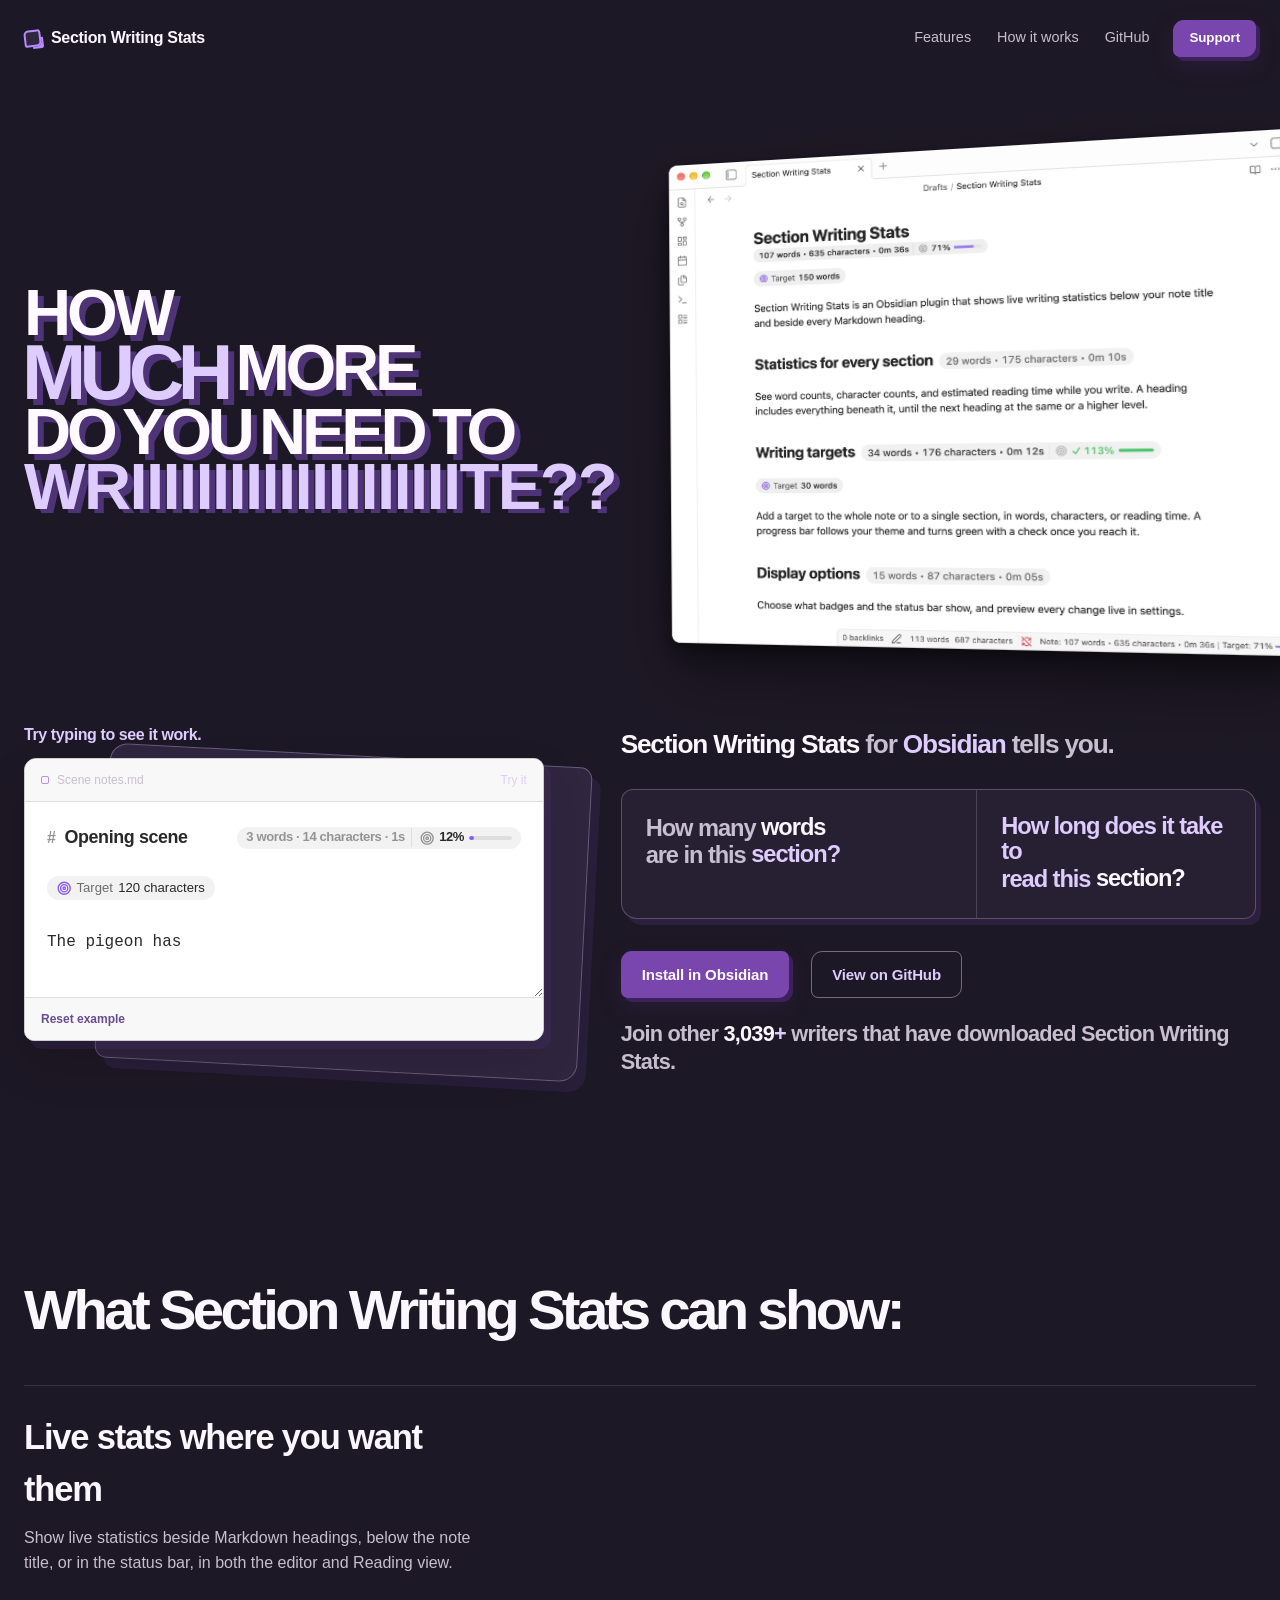
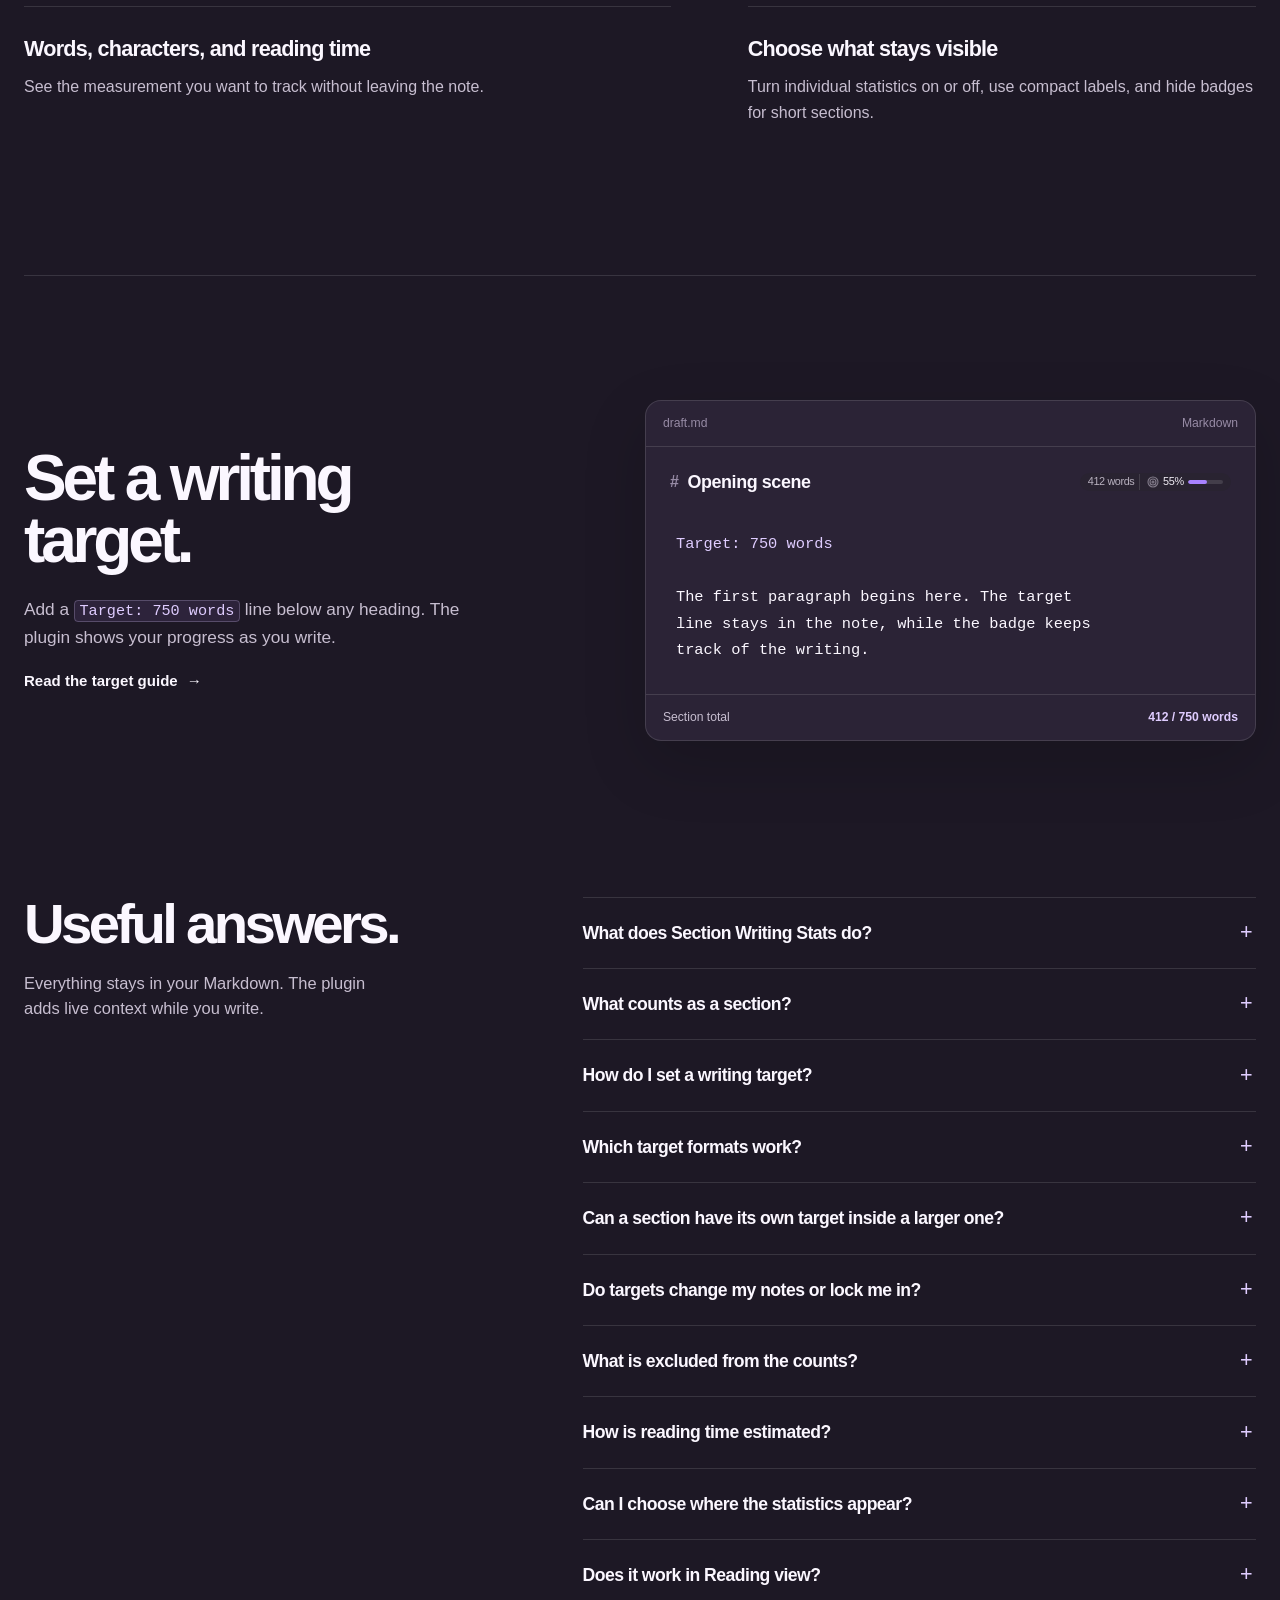
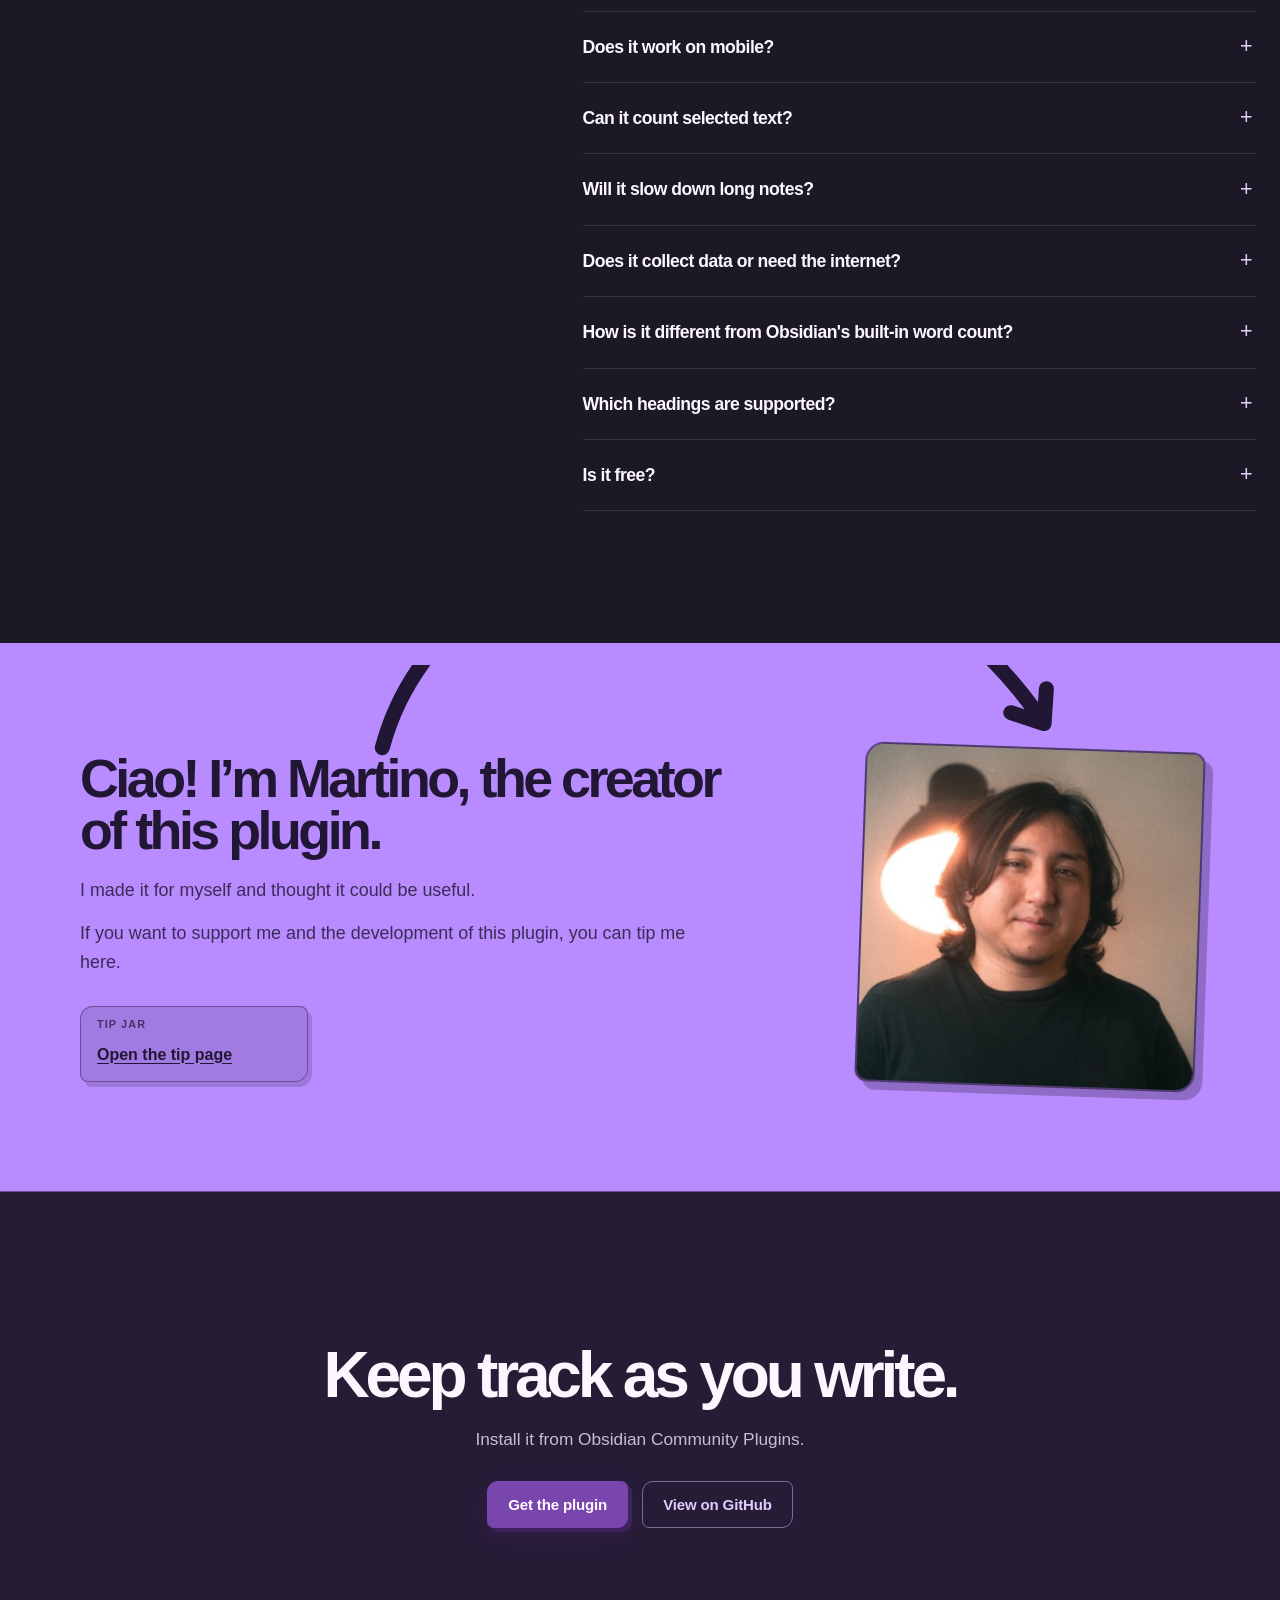
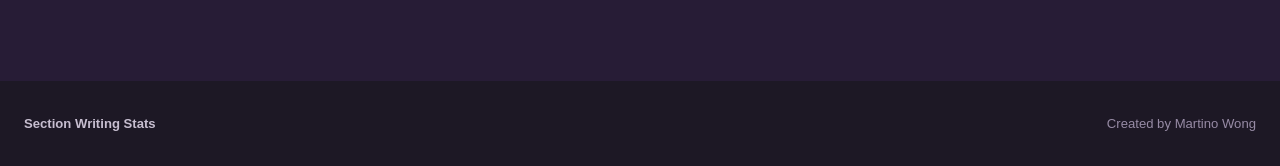
==== commit 73a38aa4: "Expand the FAQ and refresh llms.txt for 1.5 - Grow the FAQ from 3 to 17 questions covering targets, " ====
--- a/index.html
+++ b/index.html
@@ -39,6 +39,150 @@
         }
       }
     </script>
+    <script type="application/ld+json" id="faq-structured-data">
+      {
+        "@context": "https://schema.org",
+        "@type": "FAQPage",
+        "mainEntity": [
+          {
+            "@type": "Question",
+            "name": "What does Section Writing Stats do?",
+            "acceptedAnswer": {
+              "@type": "Answer",
+              "text": "It shows live word counts, character counts, and reading-time estimates beside every Markdown heading, below the note title, and in the status bar, and it tracks writing targets for a whole note or a single section."
+            }
+          },
+          {
+            "@type": "Question",
+            "name": "What counts as a section?",
+            "acceptedAnswer": {
+              "@type": "Answer",
+              "text": "A heading includes everything beneath it, including nested headings, until the next heading at the same or a higher level. A chapter's count therefore includes all of its scenes."
+            }
+          },
+          {
+            "@type": "Question",
+            "name": "How do I set a writing target?",
+            "acceptedAnswer": {
+              "@type": "Answer",
+              "text": "Put the cursor in a section and run Set or edit current-section writing target from the command palette, or type a line such as Target: 750 words below the heading yourself. A target above the first heading applies to the whole note."
+            }
+          },
+          {
+            "@type": "Question",
+            "name": "Which target formats work?",
+            "acceptedAnswer": {
+              "@type": "Answer",
+              "text": "Words, characters, or reading time: Target: 250 words, target 250w, Target: 1800 chars, Target: 3m, Target: 2m 30s, or Target: 45s. The line must stand on its own and include a unit, and Target is case-insensitive."
+            }
+          },
+          {
+            "@type": "Question",
+            "name": "Can a section have its own target inside a larger one?",
+            "acceptedAnswer": {
+              "@type": "Answer",
+              "text": "Yes. A parent heading's target covers all of its subsections, and a nested heading can define its own target, which takes priority while you write in that subsection."
+            }
+          },
+          {
+            "@type": "Question",
+            "name": "Do targets change my notes or lock me in?",
+            "acceptedAnswer": {
+              "@type": "Answer",
+              "text": "No. A target is an ordinary line of Markdown that stays in the note and works without the plugin. In Live Preview it shows as a small chip; click it to edit the text, or turn chips off in settings."
+            }
+          },
+          {
+            "@type": "Question",
+            "name": "What is excluded from the counts?",
+            "acceptedAnswer": {
+              "@type": "Answer",
+              "text": "YAML frontmatter, fenced and inline code, embeds, comments, HTML, and the target lines themselves. Text in paragraphs, lists, blockquotes, links, and table cells is counted."
+            }
+          },
+          {
+            "@type": "Question",
+            "name": "How is reading time estimated?",
+            "acceptedAnswer": {
+              "@type": "Answer",
+              "text": "From the word count and a reading speed you choose in settings, from 100 to 500 words per minute. The default is 200."
+            }
+          },
+          {
+            "@type": "Question",
+            "name": "Can I choose where the statistics appear?",
+            "acceptedAnswer": {
+              "@type": "Answer",
+              "text": "Yes. Show them beside headings, below the note title, in the status bar, or any combination, and pick words, reading time, or characters separately for badges and the status bar."
+            }
+          },
+          {
+            "@type": "Question",
+            "name": "Does it work in Reading view?",
+            "acceptedAnswer": {
+              "@type": "Answer",
+              "text": "Yes. Heading and title badges appear in both the editor and Reading view, using the same settings."
+            }
+          },
+          {
+            "@type": "Question",
+            "name": "Does it work on mobile?",
+            "acceptedAnswer": {
+              "@type": "Answer",
+              "text": "Yes. It runs on Obsidian for iOS and Android, and an optional sticky meter shows the current target's progress while you scroll."
+            }
+          },
+          {
+            "@type": "Question",
+            "name": "Can it count selected text?",
+            "acceptedAnswer": {
+              "@type": "Answer",
+              "text": "Yes. Select any passage and the status bar shows its words, characters, and reading time."
+            }
+          },
+          {
+            "@type": "Question",
+            "name": "Will it slow down long notes?",
+            "acceptedAnswer": {
+              "@type": "Answer",
+              "text": "It is built for long manuscripts: counts update after a short pause in typing, and only headings on screen get badges. A 55,000-word note with 480 headings recounts in under 10 milliseconds on a Mac."
+            }
+          },
+          {
+            "@type": "Question",
+            "name": "Does it collect data or need the internet?",
+            "acceptedAnswer": {
+              "@type": "Answer",
+              "text": "No. The plugin makes no network requests and keeps everything on your device."
+            }
+          },
+          {
+            "@type": "Question",
+            "name": "How is it different from Obsidian's built-in word count?",
+            "acceptedAnswer": {
+              "@type": "Answer",
+              "text": "Obsidian's word count shows totals for the whole note or a selection. Section Writing Stats adds counts for every heading, reading time, and writing targets with progress."
+            }
+          },
+          {
+            "@type": "Question",
+            "name": "Which headings are supported?",
+            "acceptedAnswer": {
+              "@type": "Answer",
+              "text": "Headings written with # marks, from # to ######. Underline-style (Setext) headings are not supported."
+            }
+          },
+          {
+            "@type": "Question",
+            "name": "Is it free?",
+            "acceptedAnswer": {
+              "@type": "Answer",
+              "text": "Yes. It is free and open source under the MIT License. If it helps your writing, you can leave a tip."
+            }
+          }
+        ]
+      }
+    </script>
   </head>
   <body>
     <header class="site-header">
@@ -151,23 +295,79 @@
         </div>
       </section>
 
-      <section class="faq-section" aria-labelledby="faq-title">
+      <section class="faq-section" id="faq" aria-labelledby="faq-title">
         <div class="faq-heading reveal">
-          <h2 id="faq-title">A few useful answers.</h2>
+          <h2 id="faq-title">Useful answers.</h2>
           <p>Everything stays in your Markdown. The plugin adds live context while you write.</p>
         </div>
         <div class="faq-list reveal">
           <details>
+            <summary>What does Section Writing Stats do?</summary>
+            <p>It shows live word counts, character counts, and reading-time estimates beside every Markdown heading, below the note title, and in the status bar, and it tracks writing targets for a whole note or a single section.</p>
+          </details>
+          <details>
             <summary>What counts as a section?</summary>
-            <p>A heading includes everything beneath it, including nested headings, until the next heading at the same or a higher level.</p>
-          </details>
-          <details>
-            <summary>Can I set a target for one part of a note?</summary>
-            <p>Yes. Add a target line below a heading to track that section, or add one to the note for a whole-note target.</p>
+            <p>A heading includes everything beneath it, including nested headings, until the next heading at the same or a higher level. A chapter's count therefore includes all of its scenes.</p>
+          </details>
+          <details>
+            <summary>How do I set a writing target?</summary>
+            <p>Put the cursor in a section and run Set or edit current-section writing target from the command palette, or type a line such as <code>Target: 750 words</code> below the heading yourself. A target above the first heading applies to the whole note.</p>
+          </details>
+          <details>
+            <summary>Which target formats work?</summary>
+            <p>Words, characters, or reading time: <code>Target: 250 words</code>, <code>target 250w</code>, <code>Target: 1800 chars</code>, <code>Target: 3m</code>, <code>Target: 2m 30s</code>, or <code>Target: 45s</code>. The line must stand on its own and include a unit, and <code>Target</code> is case-insensitive.</p>
+          </details>
+          <details>
+            <summary>Can a section have its own target inside a larger one?</summary>
+            <p>Yes. A parent heading's target covers all of its subsections, and a nested heading can define its own target, which takes priority while you write in that subsection.</p>
+          </details>
+          <details>
+            <summary>Do targets change my notes or lock me in?</summary>
+            <p>No. A target is an ordinary line of Markdown that stays in the note and works without the plugin. In Live Preview it shows as a small chip; click it to edit the text, or turn chips off in settings.</p>
+          </details>
+          <details>
+            <summary>What is excluded from the counts?</summary>
+            <p>YAML frontmatter, fenced and inline code, embeds, comments, HTML, and the target lines themselves. Text in paragraphs, lists, blockquotes, links, and table cells is counted.</p>
+          </details>
+          <details>
+            <summary>How is reading time estimated?</summary>
+            <p>From the word count and a reading speed you choose in settings, from 100 to 500 words per minute. The default is 200.</p>
           </details>
           <details>
             <summary>Can I choose where the statistics appear?</summary>
-            <p>Yes. Show them beside headings, beside the note title, in the status bar, or only in the places you want.</p>
+            <p>Yes. Show them beside headings, below the note title, in the status bar, or any combination, and pick words, reading time, or characters separately for badges and the status bar.</p>
+          </details>
+          <details>
+            <summary>Does it work in Reading view?</summary>
+            <p>Yes. Heading and title badges appear in both the editor and Reading view, using the same settings.</p>
+          </details>
+          <details>
+            <summary>Does it work on mobile?</summary>
+            <p>Yes. It runs on Obsidian for iOS and Android, and an optional sticky meter shows the current target's progress while you scroll.</p>
+          </details>
+          <details>
+            <summary>Can it count selected text?</summary>
+            <p>Yes. Select any passage and the status bar shows its words, characters, and reading time.</p>
+          </details>
+          <details>
+            <summary>Will it slow down long notes?</summary>
+            <p>It is built for long manuscripts: counts update after a short pause in typing, and only headings on screen get badges. A 55,000-word note with 480 headings recounts in under 10 milliseconds on a Mac.</p>
+          </details>
+          <details>
+            <summary>Does it collect data or need the internet?</summary>
+            <p>No. The plugin makes no network requests and keeps everything on your device.</p>
+          </details>
+          <details>
+            <summary>How is it different from Obsidian's built-in word count?</summary>
+            <p>Obsidian's word count shows totals for the whole note or a selection. Section Writing Stats adds counts for every heading, reading time, and writing targets with progress.</p>
+          </details>
+          <details>
+            <summary>Which headings are supported?</summary>
+            <p>Headings written with <code>#</code> marks, from <code>#</code> to <code>######</code>. Underline-style (Setext) headings are not supported.</p>
+          </details>
+          <details>
+            <summary>Is it free?</summary>
+            <p>Yes. It is free and open source under the MIT License. If it helps your writing, you can leave a tip.</p>
           </details>
         </div>
       </section>
--- a/landing.css
+++ b/landing.css
@@ -169,6 +169,8 @@
 .faq-list summary::after { content: "+"; position: absolute; top: 50%; right: 4px; color: var(--accent-soft); font-size: 1.35rem; font-weight: 400; transform: translateY(-52%); transition: transform 180ms ease; }
 .faq-list details[open] summary::after { transform: translateY(-52%) rotate(45deg); }
 .faq-list p { max-width: 600px; margin: 0; padding: 0 0 23px; color: var(--muted); line-height: 1.6; }
+.faq-list code { padding: 0.08em 0.3em; border: 1px solid rgb(223 204 255 / 0.24); border-radius: 4px; background: rgb(184 140 255 / 0.1); color: var(--accent-soft); font: 0.88em ui-monospace, SFMono-Regular, Menlo, Consolas, monospace; white-space: nowrap; }
+@media (min-width: 821px) { .faq-heading { position: sticky; top: 32px; align-self: start; } }
 
 .closing-section { min-height: 490px; display: flex; flex-direction: column; align-items: center; justify-content: center; padding: 96px 24px; border-top: 1px solid rgb(184 140 255 / 0.45); background: #271c36; text-align: center; }
 .closing-section .overline { margin-bottom: 18px; }.closing-section h2 { margin-bottom: 20px; }.closing-section > p:not(.overline) { max-width: 420px; margin-bottom: 29px; color: var(--muted); font-size: 1.08rem; }
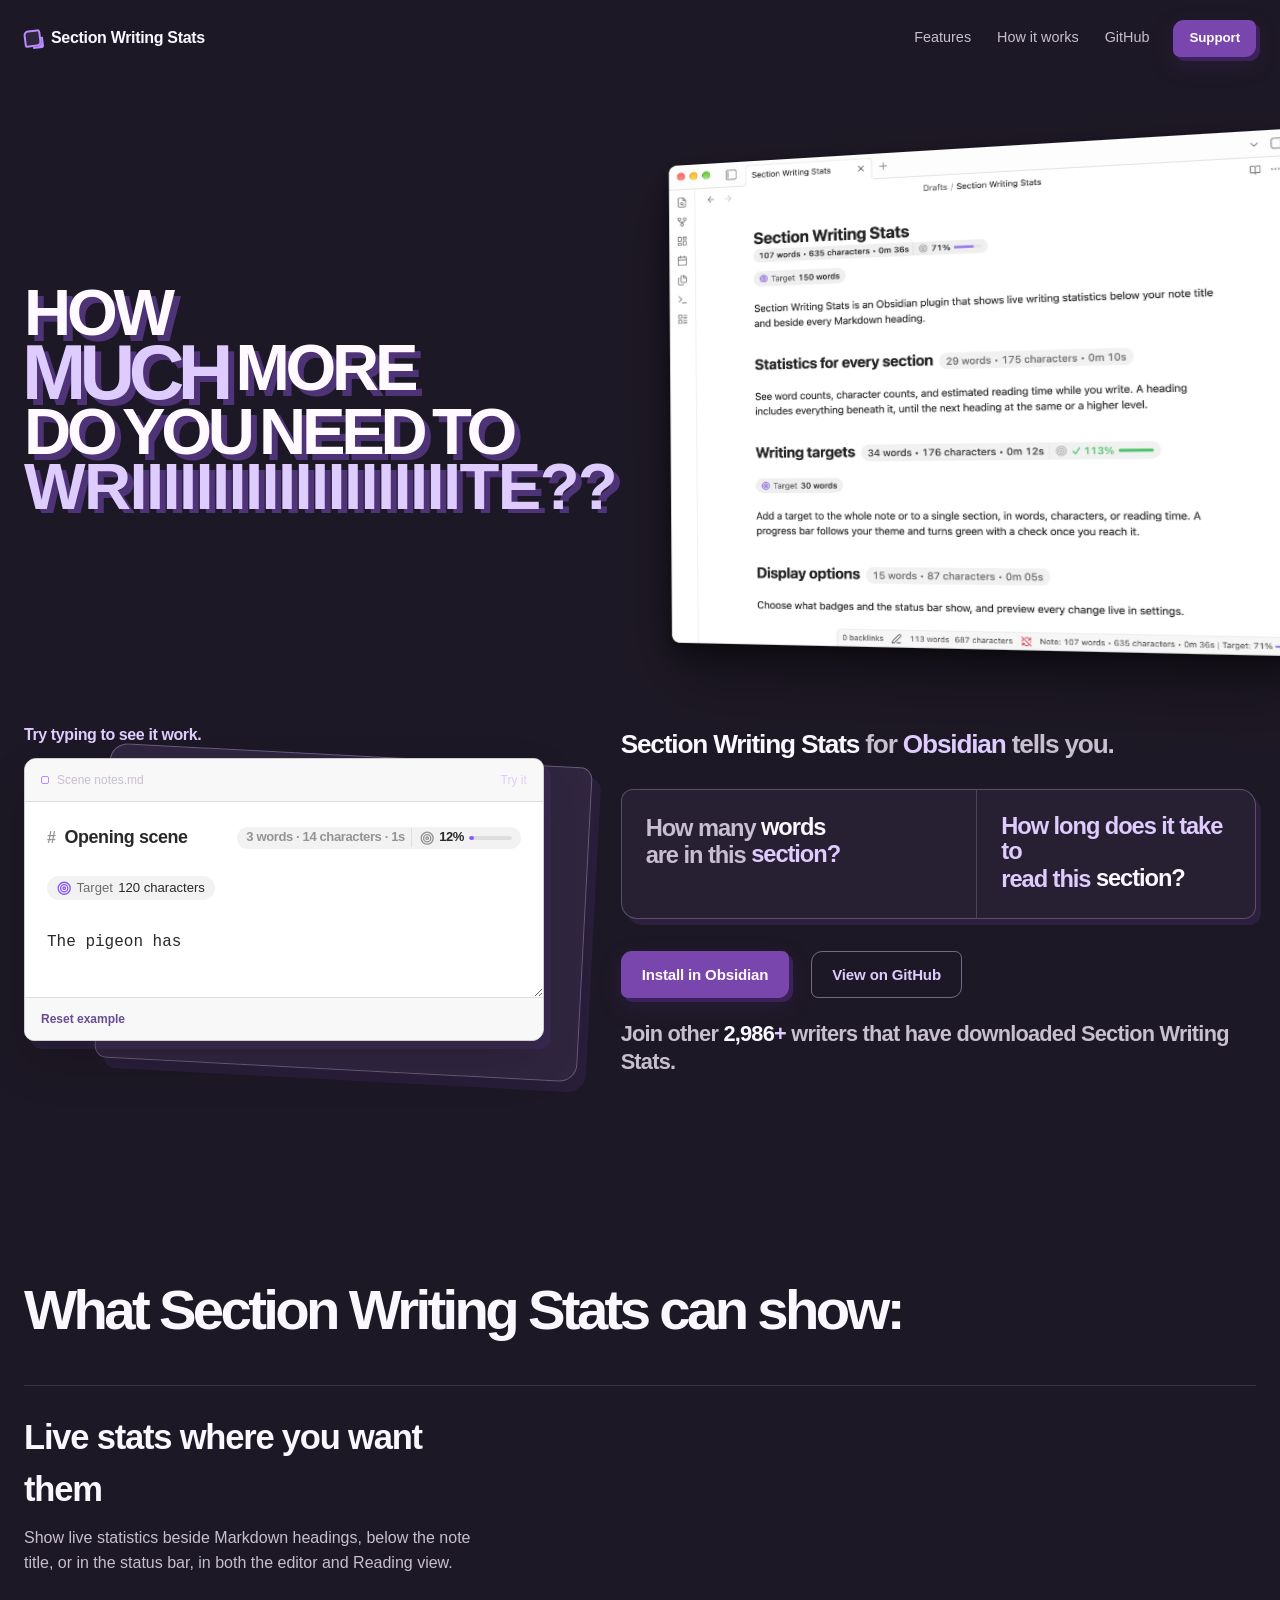
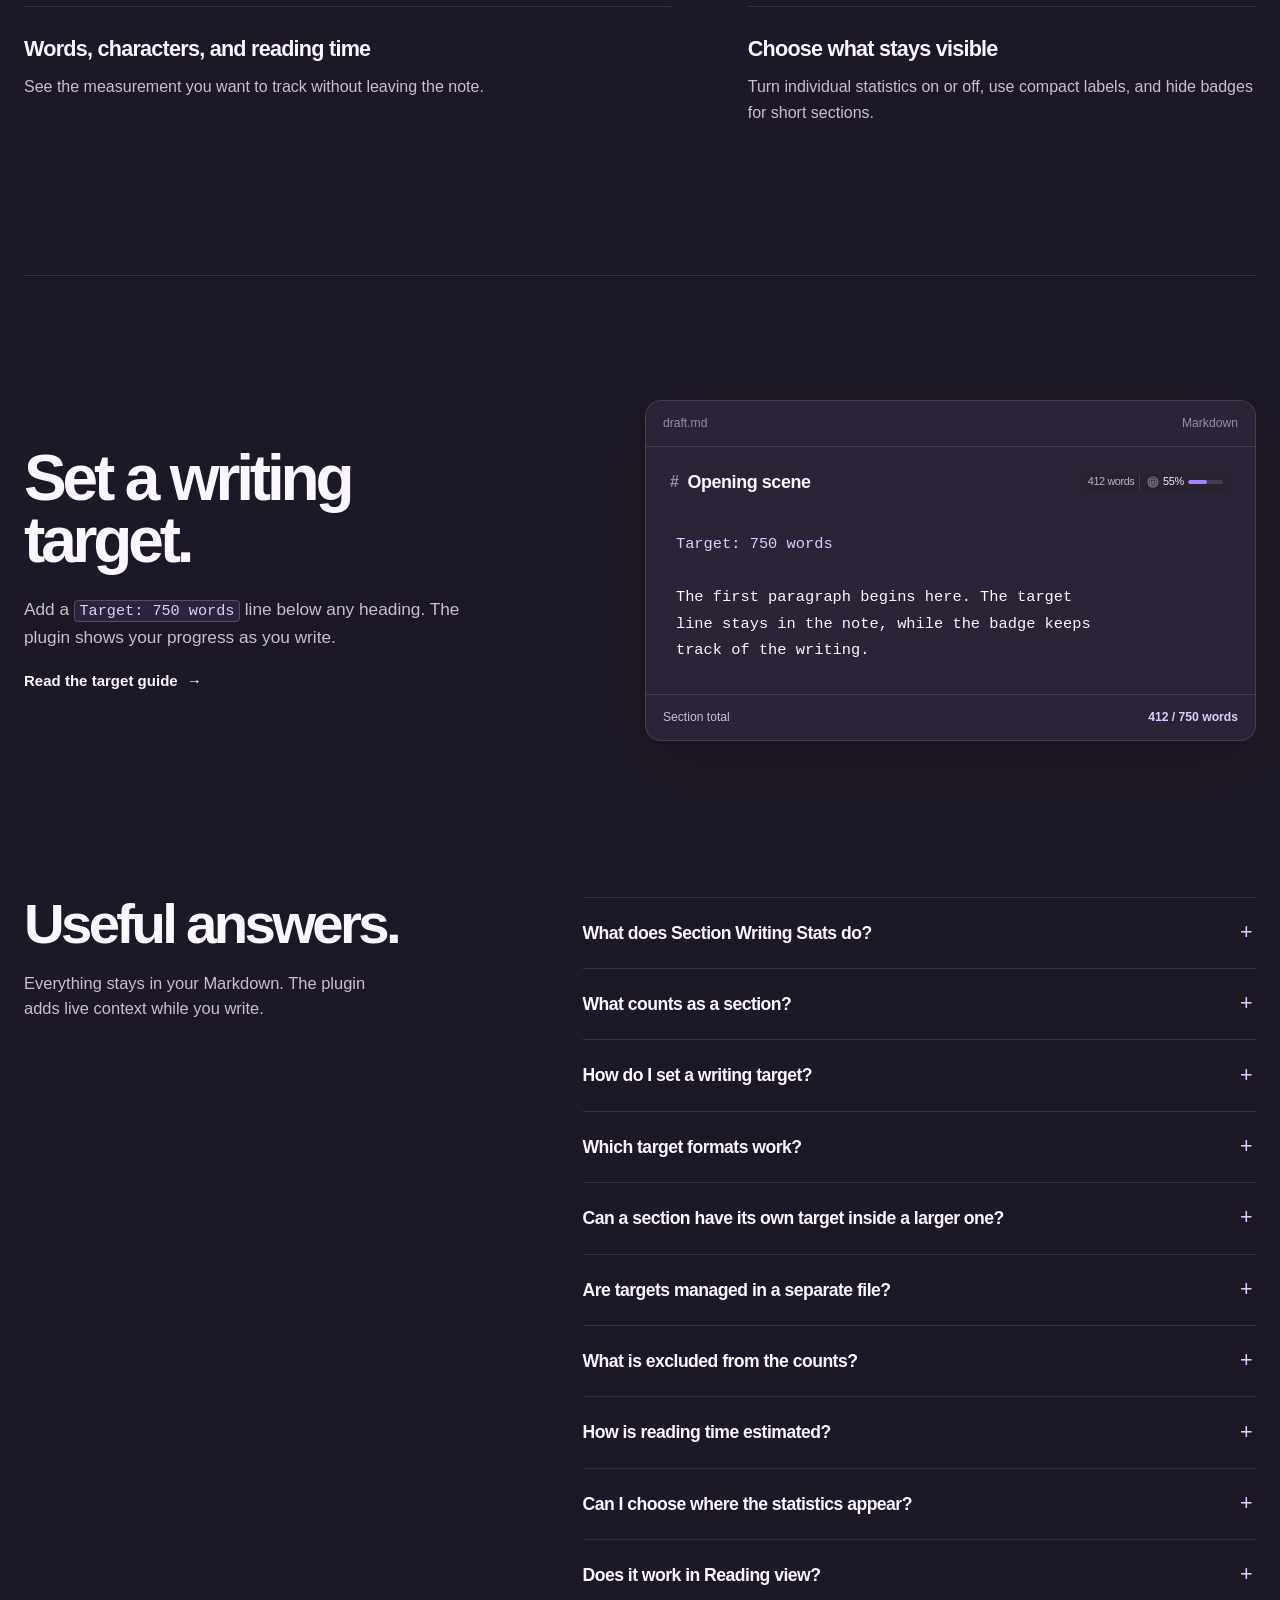
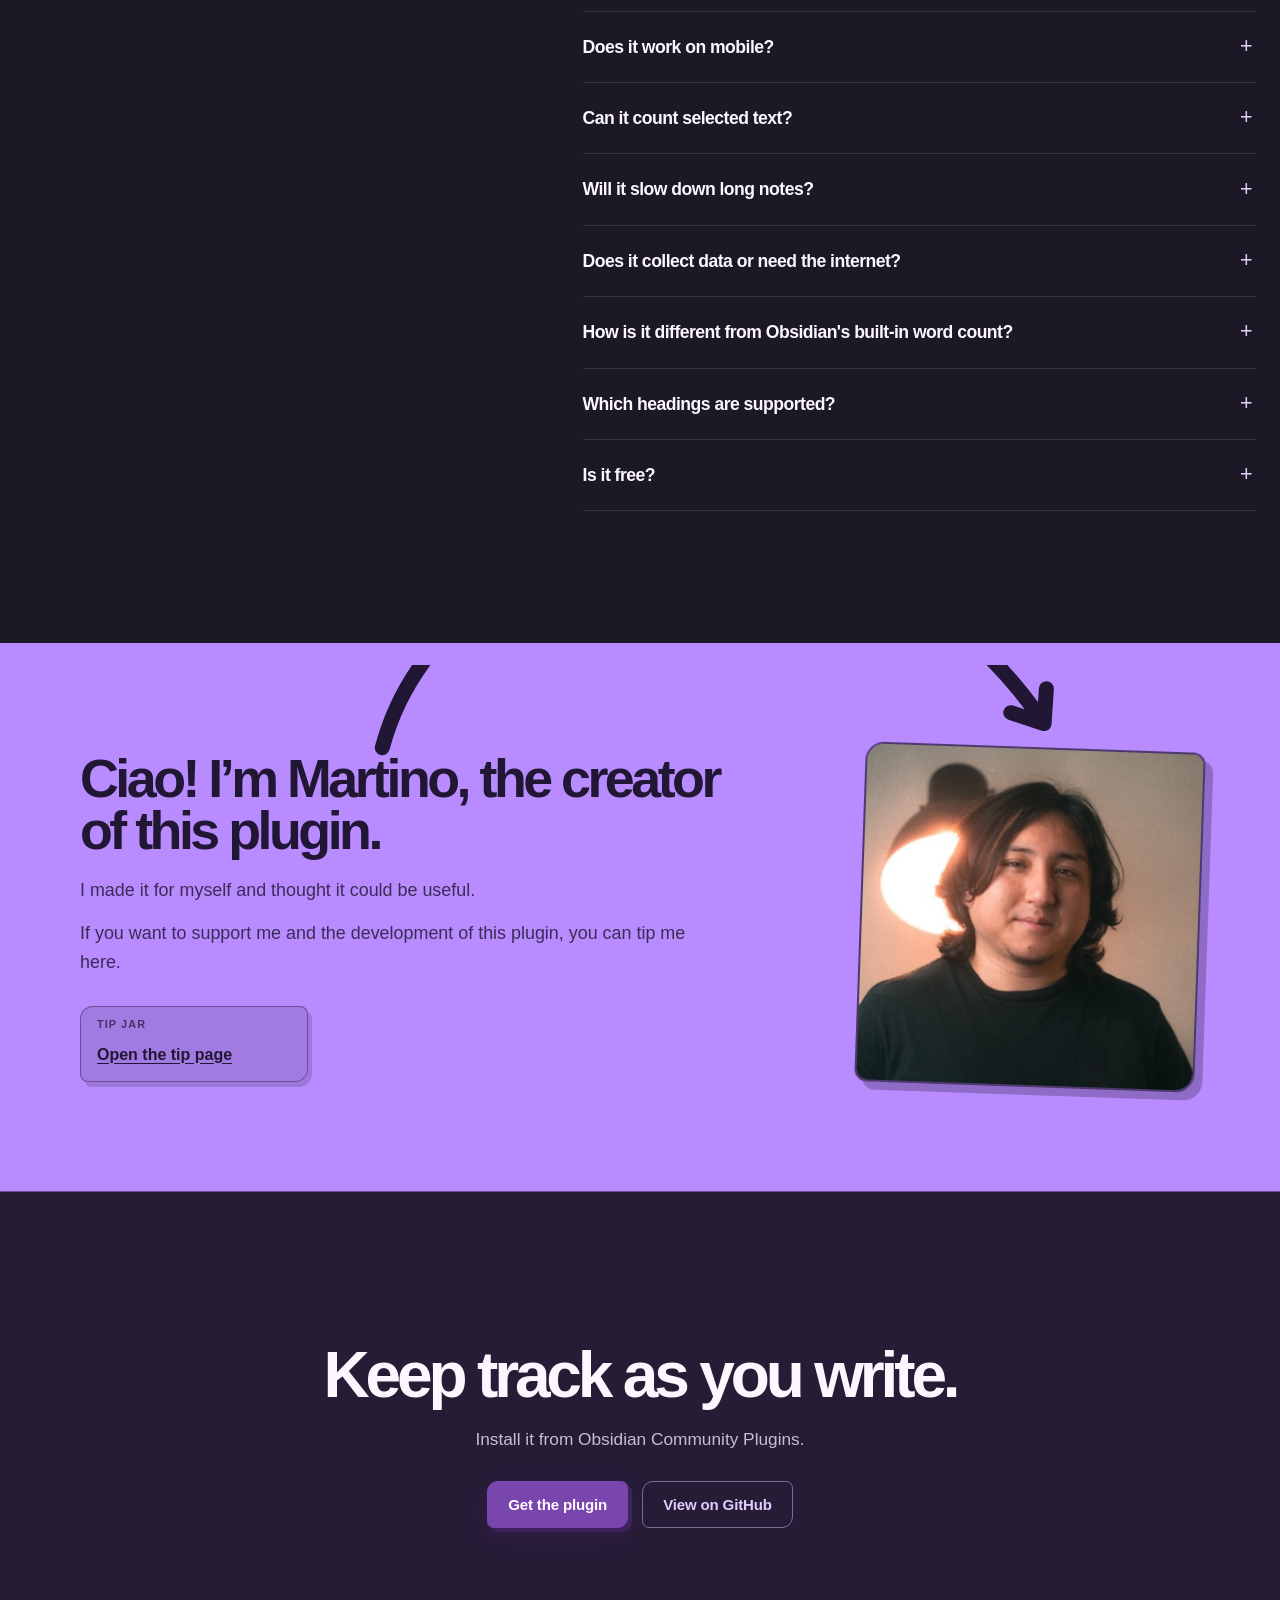
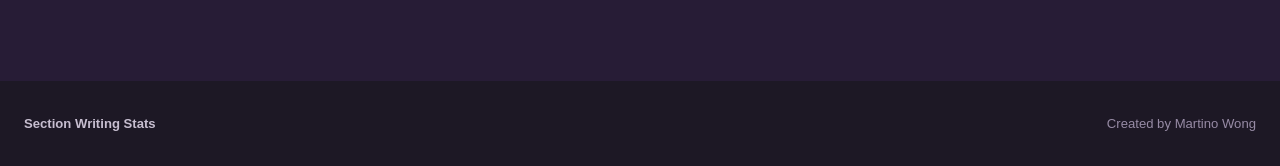
==== commit 2c246d96: "Reword the FAQ question about where targets live Co-Authored-By: Claude Opus 5.5 <noreply@anthropic." ====
--- a/index.html
+++ b/index.html
@@ -86,10 +86,10 @@
           },
           {
             "@type": "Question",
-            "name": "Do targets change my notes or lock me in?",
-            "acceptedAnswer": {
-              "@type": "Answer",
-              "text": "No. A target is an ordinary line of Markdown that stays in the note and works without the plugin. In Live Preview it shows as a small chip; click it to edit the text, or turn chips off in settings."
+            "name": "Are targets managed in a separate file?",
+            "acceptedAnswer": {
+              "@type": "Answer",
+              "text": "No. A target is an ordinary line in the note itself, such as Target: 750 words, so it travels with the note and stays readable without the plugin. In Live Preview it shows as a small chip; click it to edit the text, or turn chips off in settings."
             }
           },
           {
@@ -322,8 +322,8 @@
             <p>Yes. A parent heading's target covers all of its subsections, and a nested heading can define its own target, which takes priority while you write in that subsection.</p>
           </details>
           <details>
-            <summary>Do targets change my notes or lock me in?</summary>
-            <p>No. A target is an ordinary line of Markdown that stays in the note and works without the plugin. In Live Preview it shows as a small chip; click it to edit the text, or turn chips off in settings.</p>
+            <summary>Are targets managed in a separate file?</summary>
+            <p>No. A target is an ordinary line in the note itself, such as <code>Target: 750 words</code>, so it travels with the note and stays readable without the plugin. In Live Preview it shows as a small chip; click it to edit the text, or turn chips off in settings.</p>
           </details>
           <details>
             <summary>What is excluded from the counts?</summary>
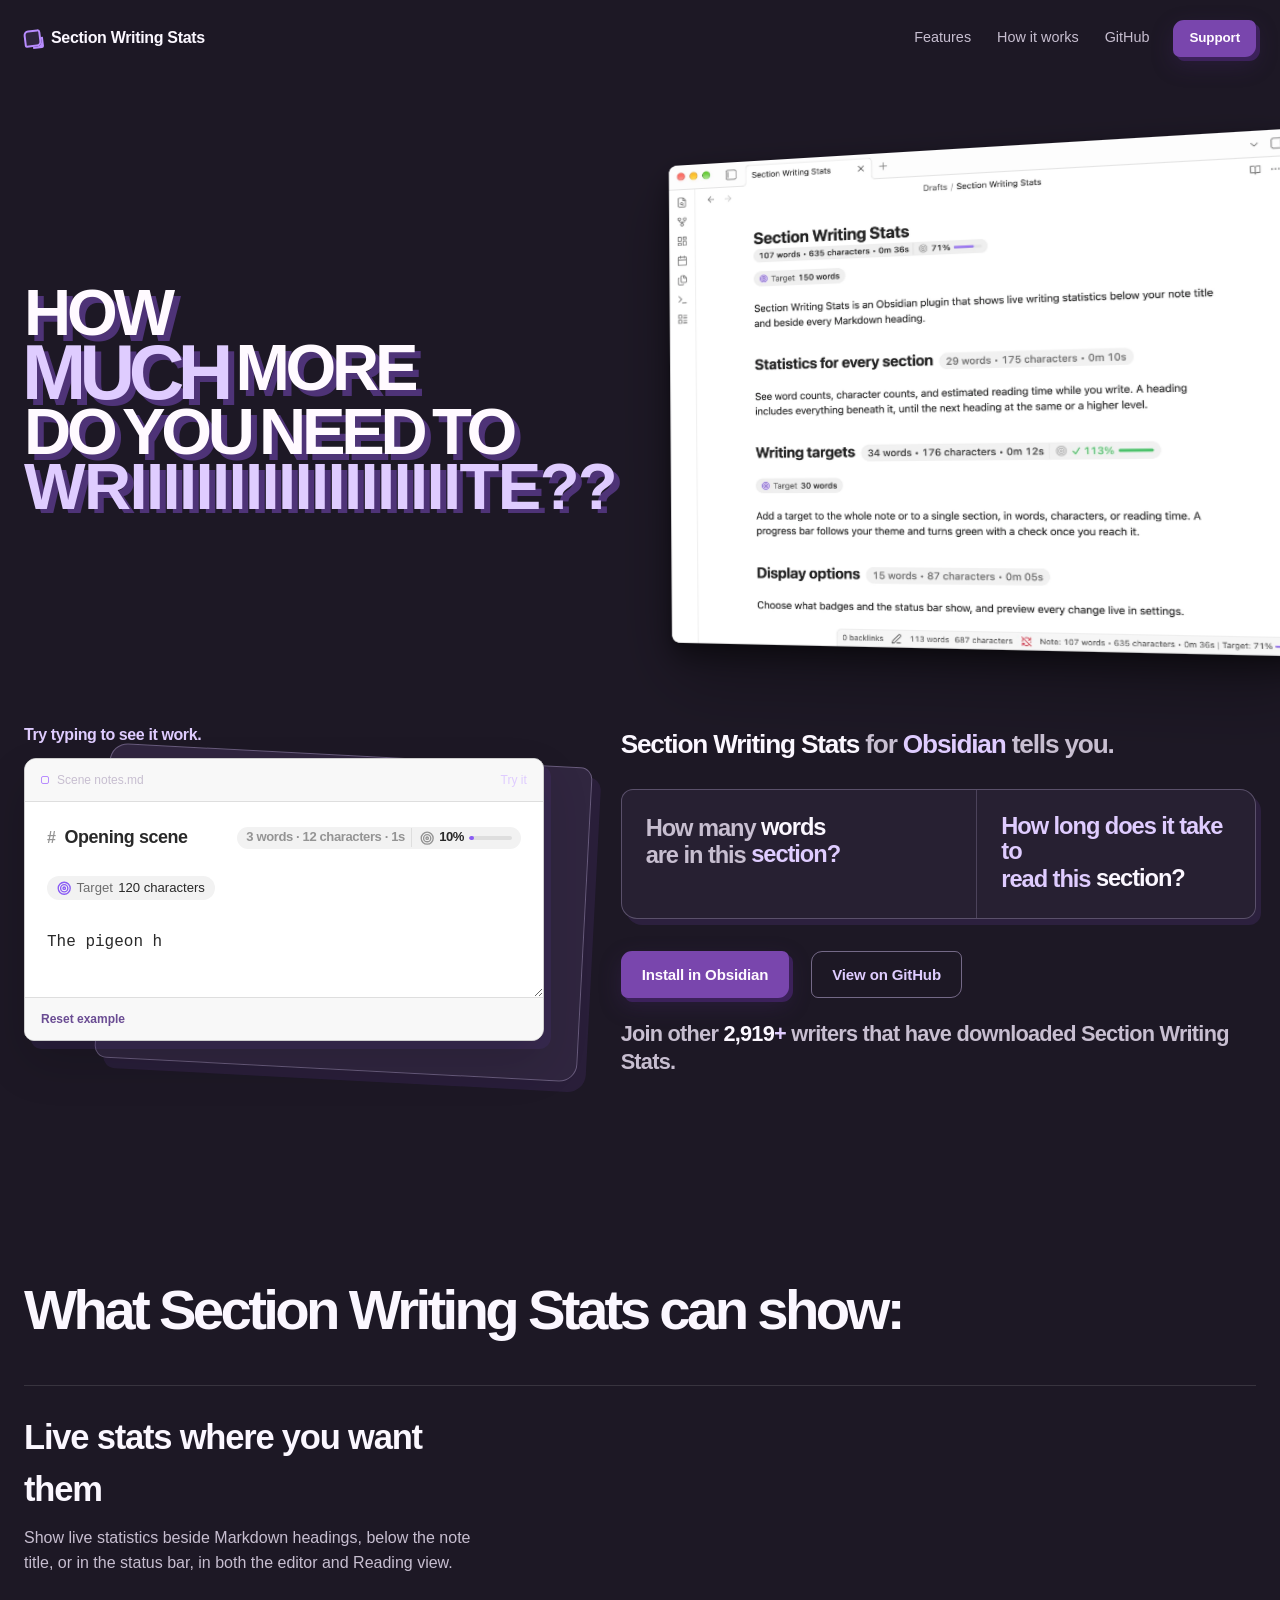
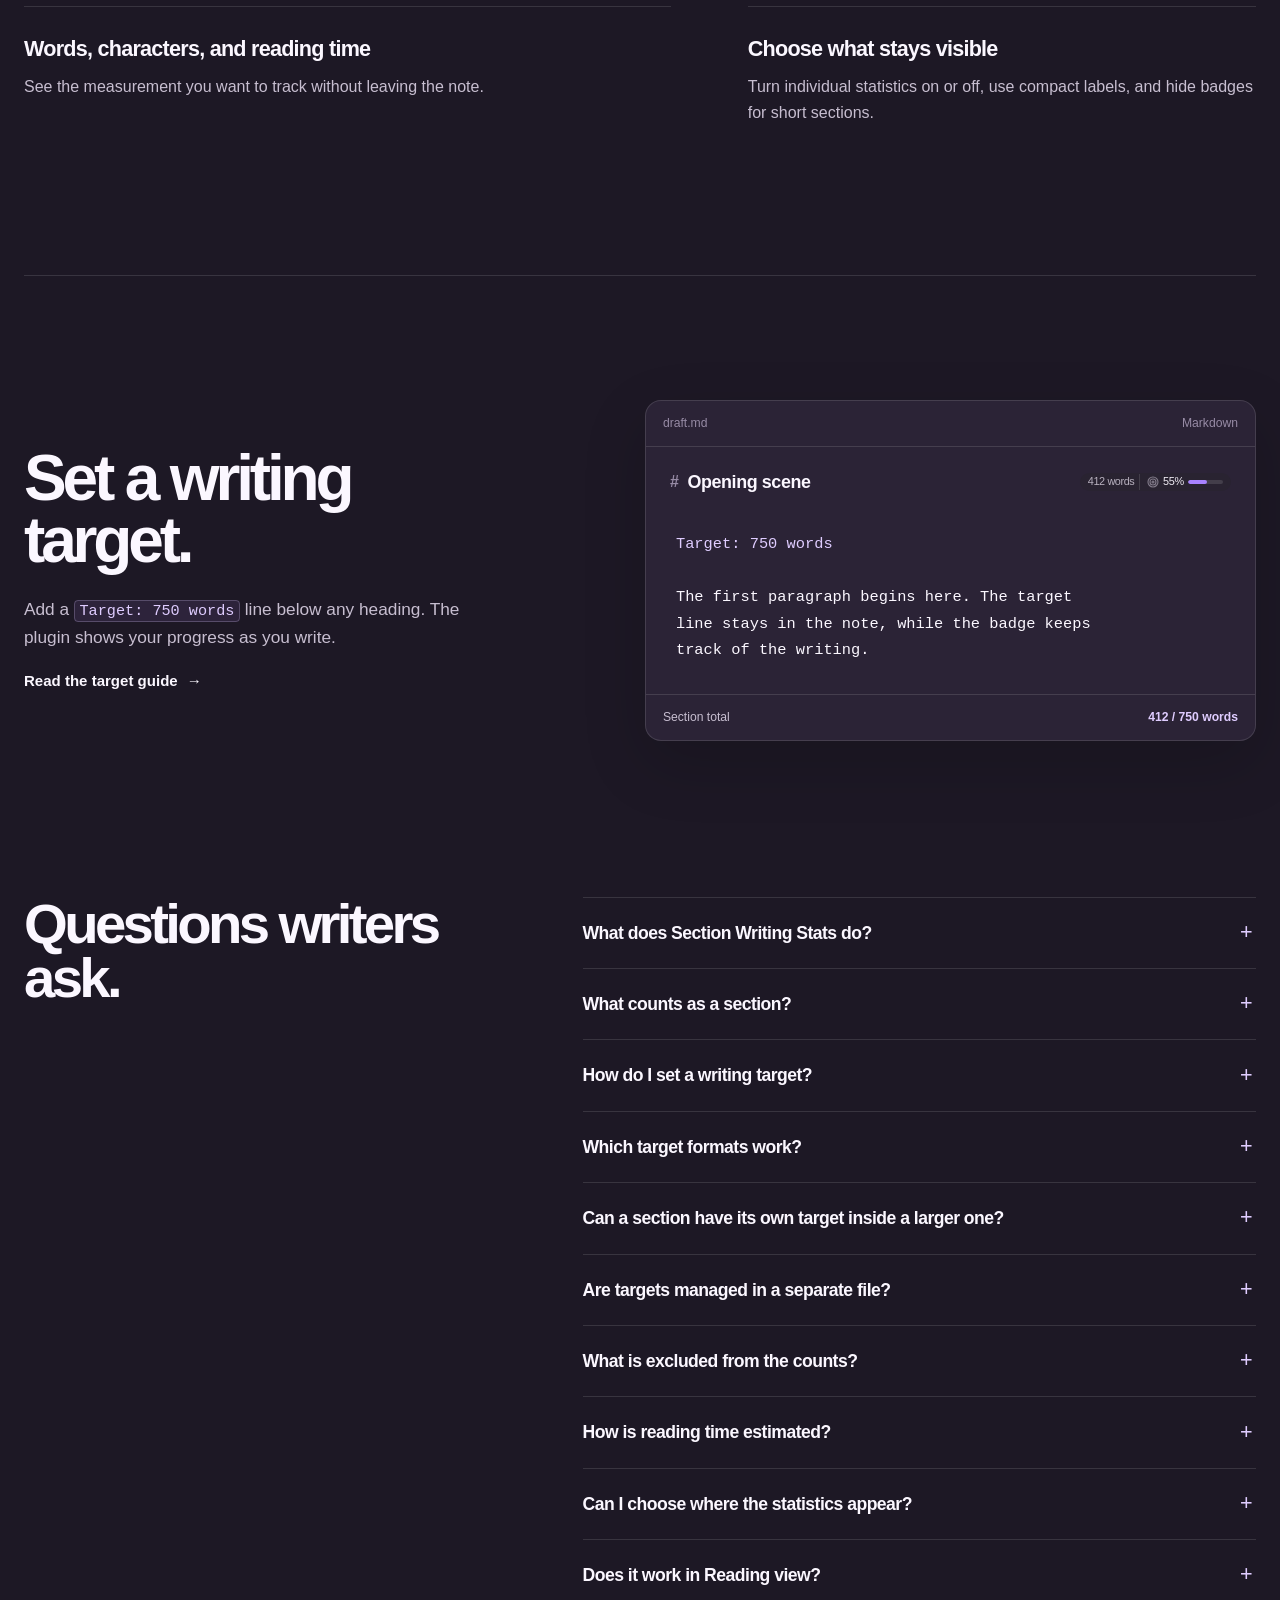
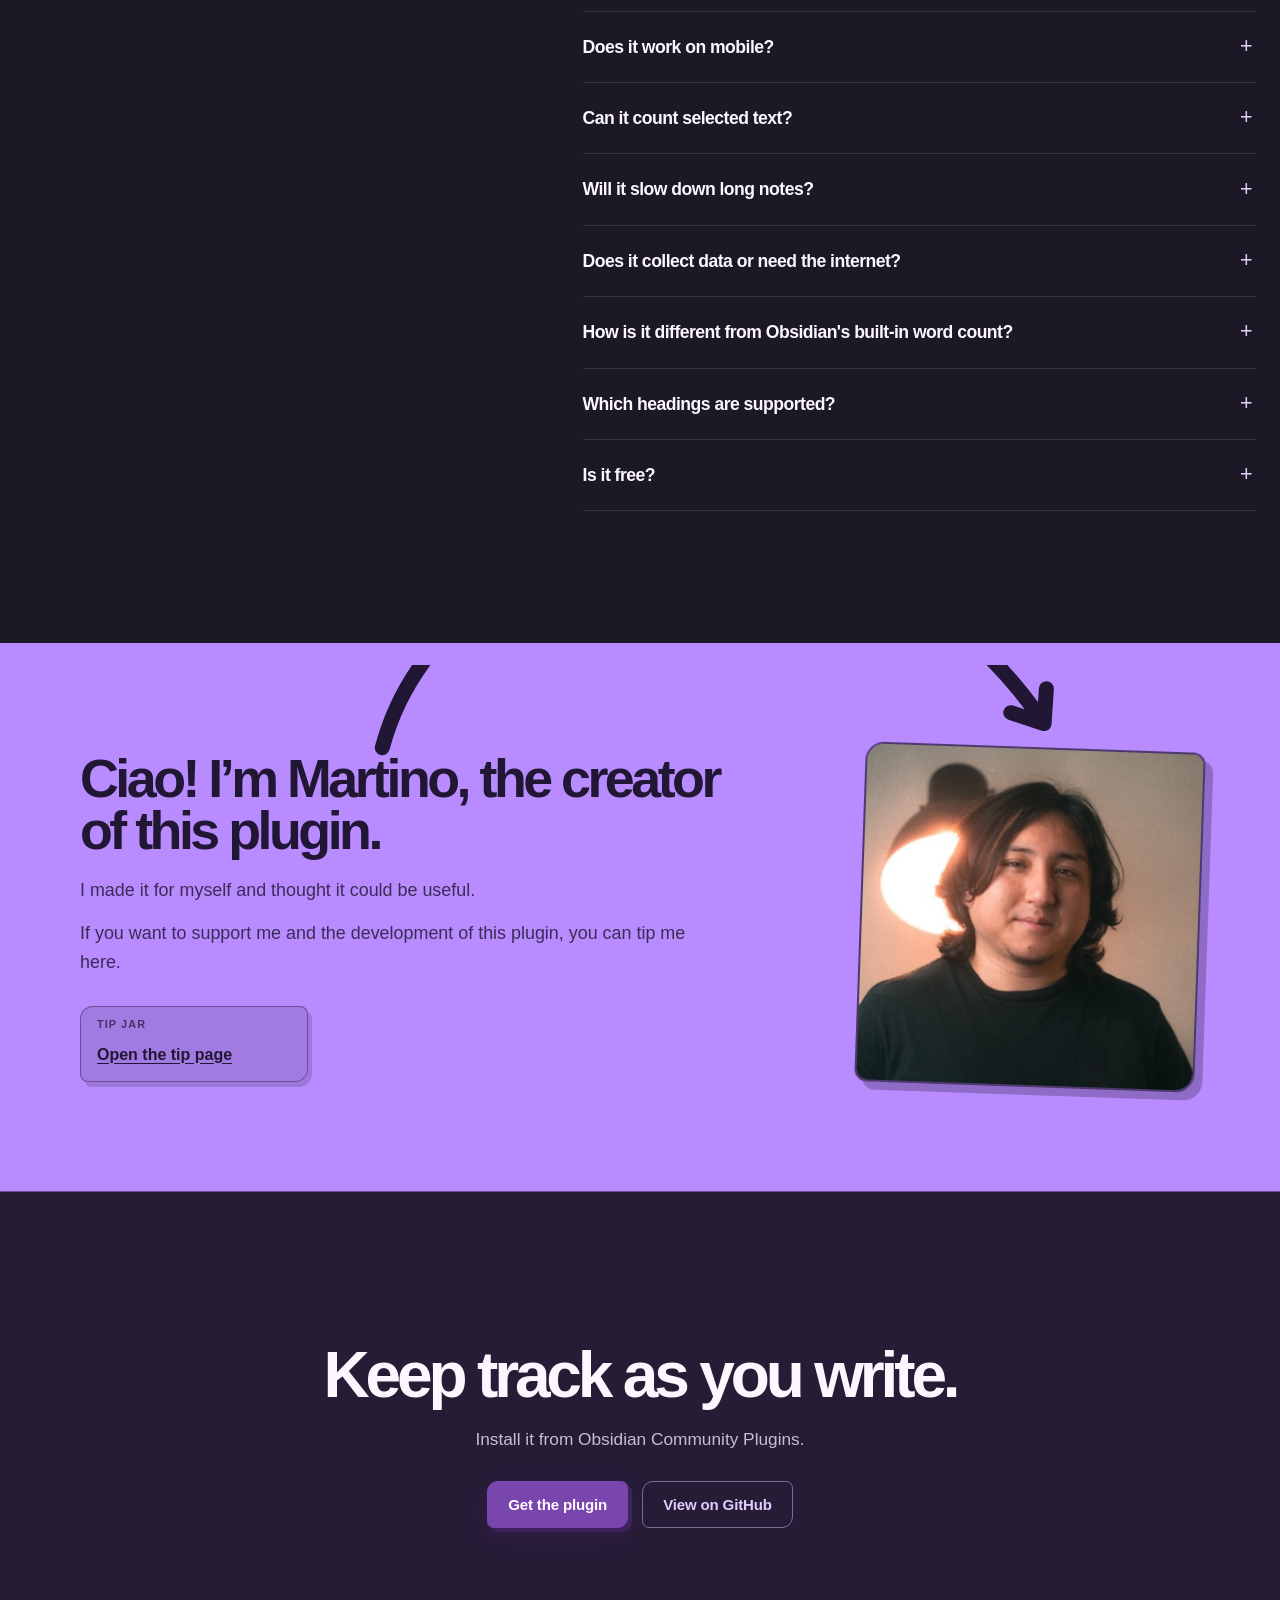
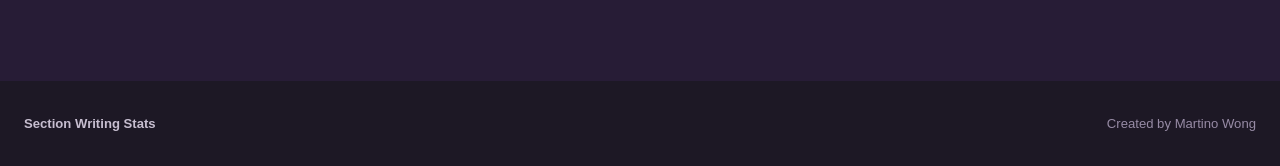
==== commit 7fd97619: "Rename the FAQ heading and drop its intro line Co-Authored-By: Claude Opus 5.5 <noreply@anthropic.co" ====
--- a/index.html
+++ b/index.html
@@ -297,8 +297,7 @@
 
       <section class="faq-section" id="faq" aria-labelledby="faq-title">
         <div class="faq-heading reveal">
-          <h2 id="faq-title">Useful answers.</h2>
-          <p>Everything stays in your Markdown. The plugin adds live context while you write.</p>
+          <h2 id="faq-title">Questions writers ask.</h2>
         </div>
         <div class="faq-list reveal">
           <details>
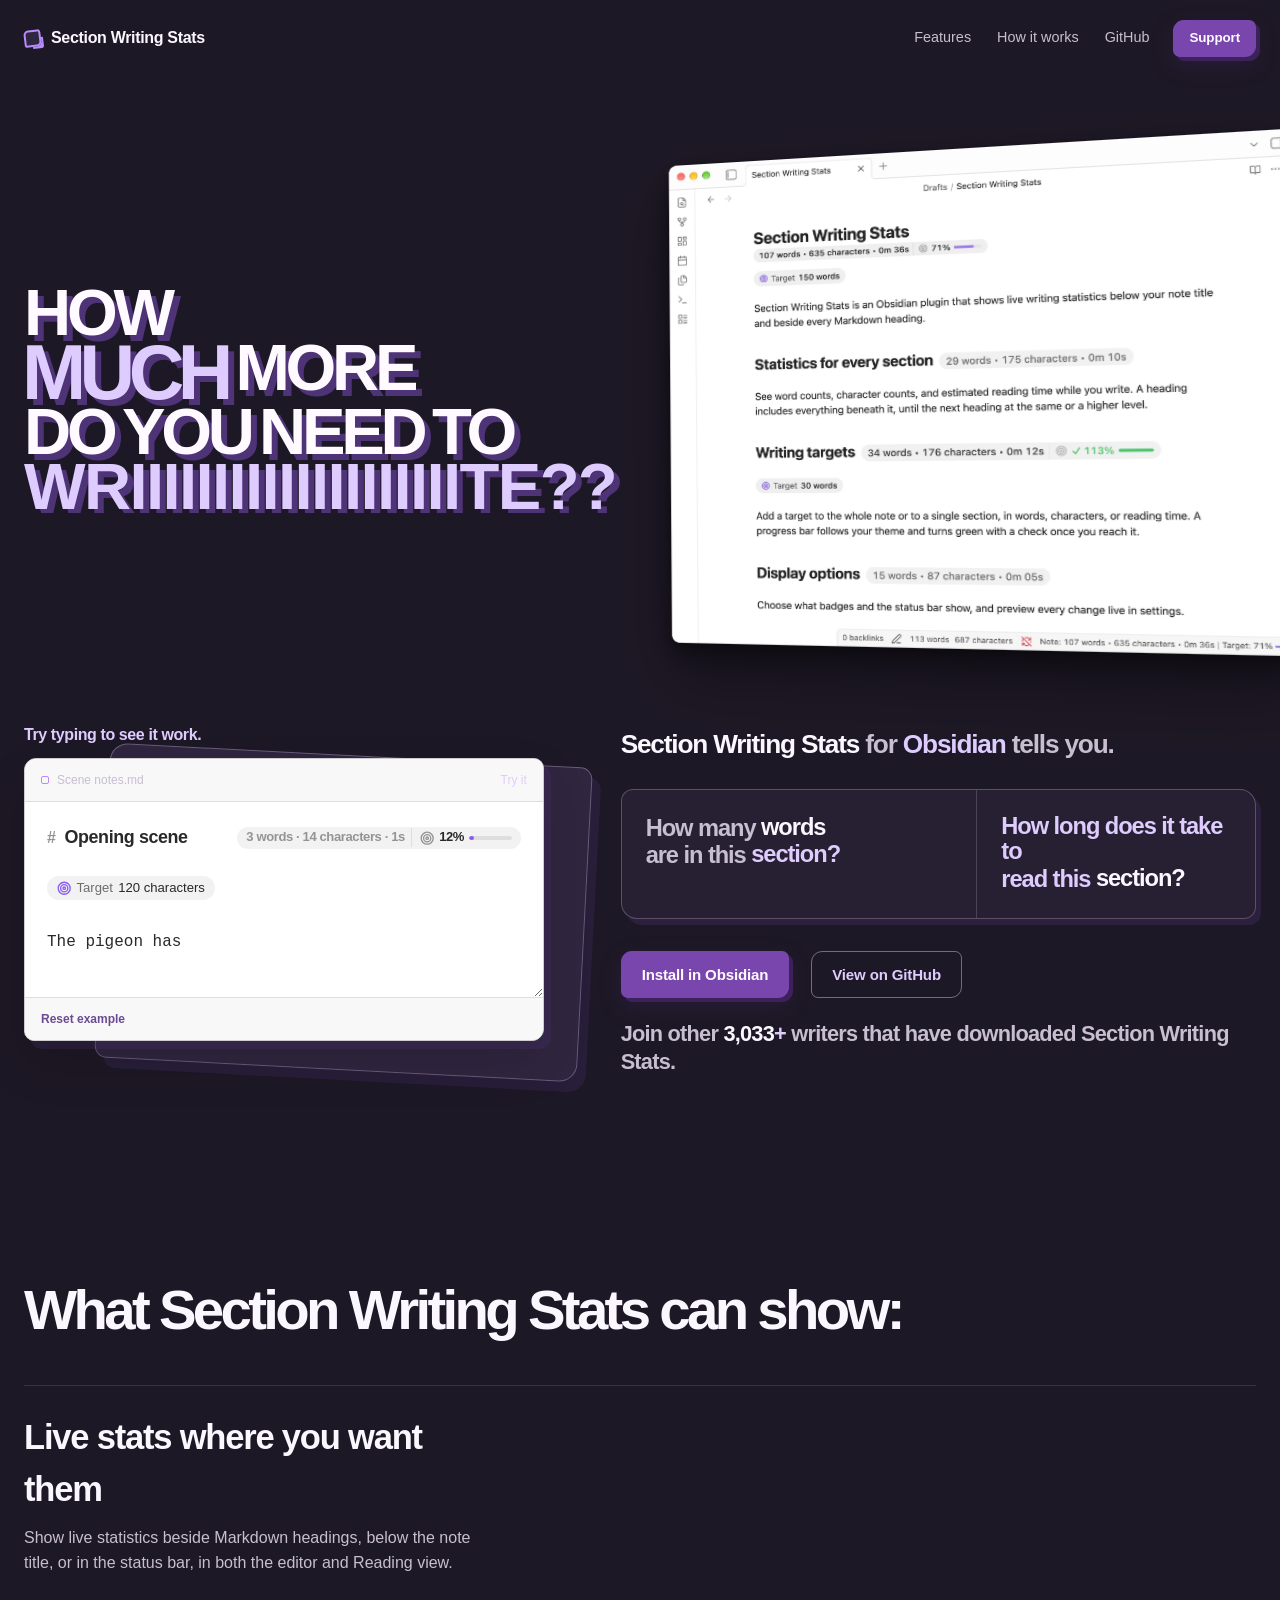
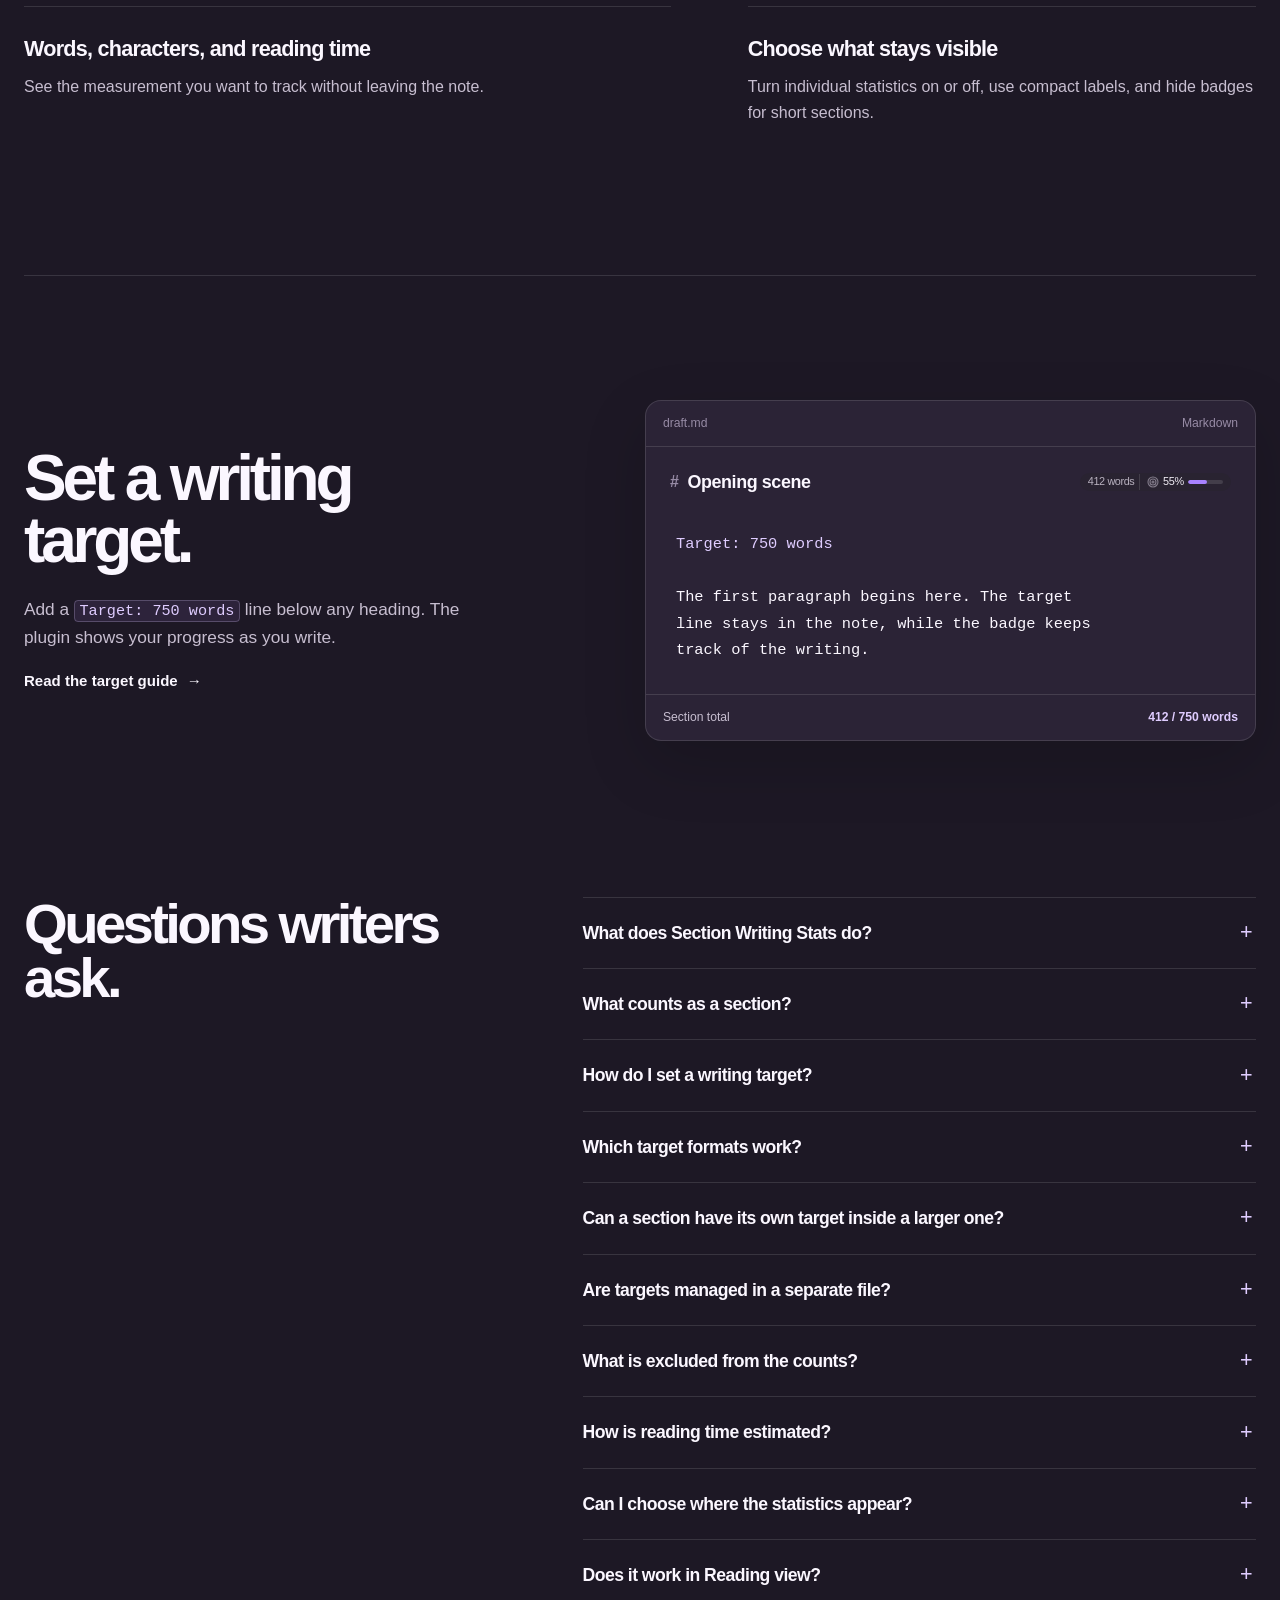
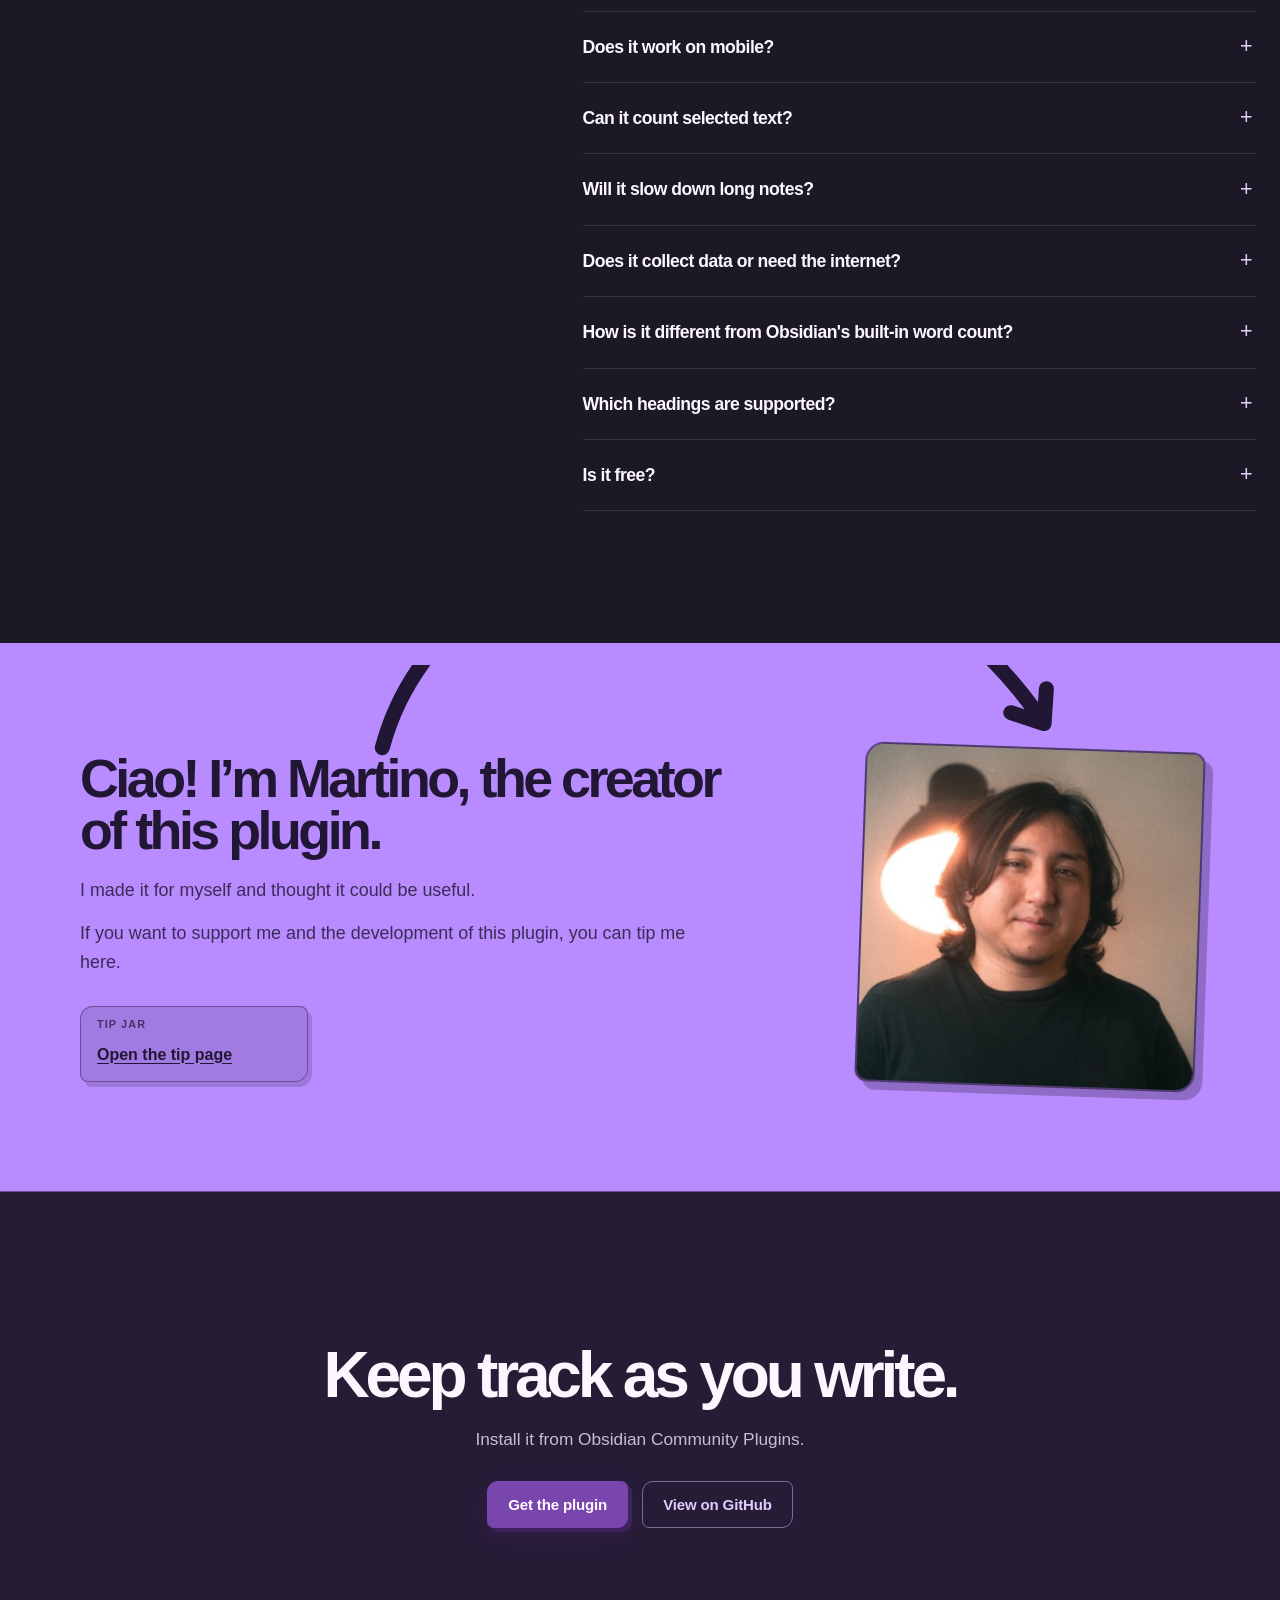
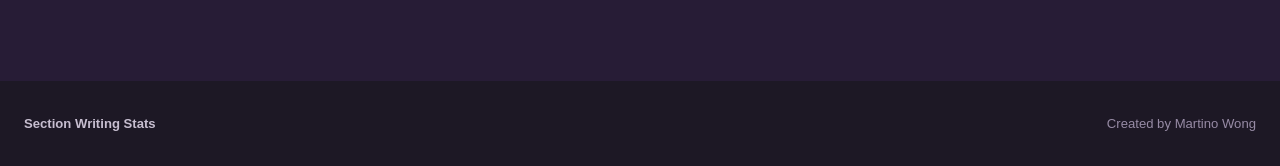
==== commit aefcfeb6: "Stop the tip jar from popping in Reserve the Stripe button's size from the start and fade it in once" ====
--- a/index.html
+++ b/index.html
@@ -22,7 +22,7 @@
     <meta name="twitter:image" content="https://martinowong.github.io/section-writing-stats-site/images/section-writing-stats-x-card.png?v=1.5.0" />
     <meta name="twitter:image:alt" content="Section Writing Stats for Obsidian, showing live word counts, character counts, reading time, and writing targets." />
     <title>Section Writing Stats for Obsidian - Word Counts & Writing Targets</title>
-    <link rel="stylesheet" href="landing.css" />
+    <link rel="stylesheet" href="landing.css?v=2026-10-26" />
     <script type="application/ld+json">
       {
         "@context": "https://schema.org",
@@ -591,12 +591,27 @@
           });
       }
 
-      // Stripe's script only matters near the tip jar, so load it on approach.
-      // If it can't load (offline, blocked), show a plain link instead.
+      // Stripe's script loads quietly after the page, or sooner on approach. The
+      // tip box keeps its final size meanwhile and fades the button in once drawn,
+      // so nothing jumps. If Stripe can't load (offline, blocked), show a plain link.
       const tipJar = document.querySelector(".support-tip");
       if (tipJar) {
         let stripeRequested = false;
-        const showTipLink = () => tipJar.classList.add("tip-jar-unavailable");
+        const showTipLink = () => tipJar.classList.add("tip-jar-unavailable", "tip-jar-ready");
+        const revealWhenDrawn = async () => {
+          await customElements.whenDefined("stripe-buy-button");
+          const button = tipJar.querySelector("stripe-buy-button");
+          for (let attempt = 0; attempt < 50; attempt++) {
+            const frame = button?.shadowRoot?.querySelector("iframe");
+            if (frame) {
+              frame.addEventListener("load", () => tipJar.classList.add("tip-jar-ready"), { once: true });
+              window.setTimeout(() => tipJar.classList.add("tip-jar-ready"), 2500);
+              return;
+            }
+            await new Promise((resolve) => window.setTimeout(resolve, 100));
+          }
+          tipJar.classList.add("tip-jar-ready");
+        };
         const loadStripe = () => {
           if (stripeRequested) return;
           stripeRequested = true;
@@ -605,16 +620,18 @@
           script.async = true;
           script.addEventListener("error", showTipLink);
           document.head.append(script);
+          revealWhenDrawn();
           window.setTimeout(() => {
             if (!customElements.get("stripe-buy-button")) showTipLink();
           }, 8000);
         };
+        window.addEventListener("load", () => window.setTimeout(loadStripe, 2000), { once: true });
         if ("IntersectionObserver" in window) {
           const tipObserver = new IntersectionObserver((entries) => {
             if (!entries.some((entry) => entry.isIntersecting)) return;
             loadStripe();
             tipObserver.disconnect();
-          }, { rootMargin: "800px 0px" });
+          }, { rootMargin: "1600px 0px" });
           tipObserver.observe(tipJar);
         } else {
           loadStripe();
--- a/landing.css
+++ b/landing.css
@@ -273,4 +273,8 @@
 
 .sr-only { position: absolute; width: 1px; height: 1px; padding: 0; overflow: hidden; clip: rect(0, 0, 0, 0); white-space: nowrap; border: 0; }
 @media (prefers-reduced-motion: reduce) { .section-meter-target-progress-fill { transition: none; } }
+/* The tip box holds the Stripe button's size from the start and fades it in when drawn. */
+.support-tip stripe-buy-button { display: block; min-height: 197px; opacity: 0; transition: opacity 300ms ease; }
+.tip-jar-ready stripe-buy-button { opacity: 1; }
+@media (prefers-reduced-motion: reduce) { .support-tip stripe-buy-button { transition: none; } }
 .support-tip-fallback { display: none; margin: 6px 4px 2px; color: #211633; font-weight: 750; text-decoration: underline; text-underline-offset: 3px; }.tip-jar-unavailable stripe-buy-button { display: none; }.tip-jar-unavailable .support-tip-fallback { display: inline-block; }
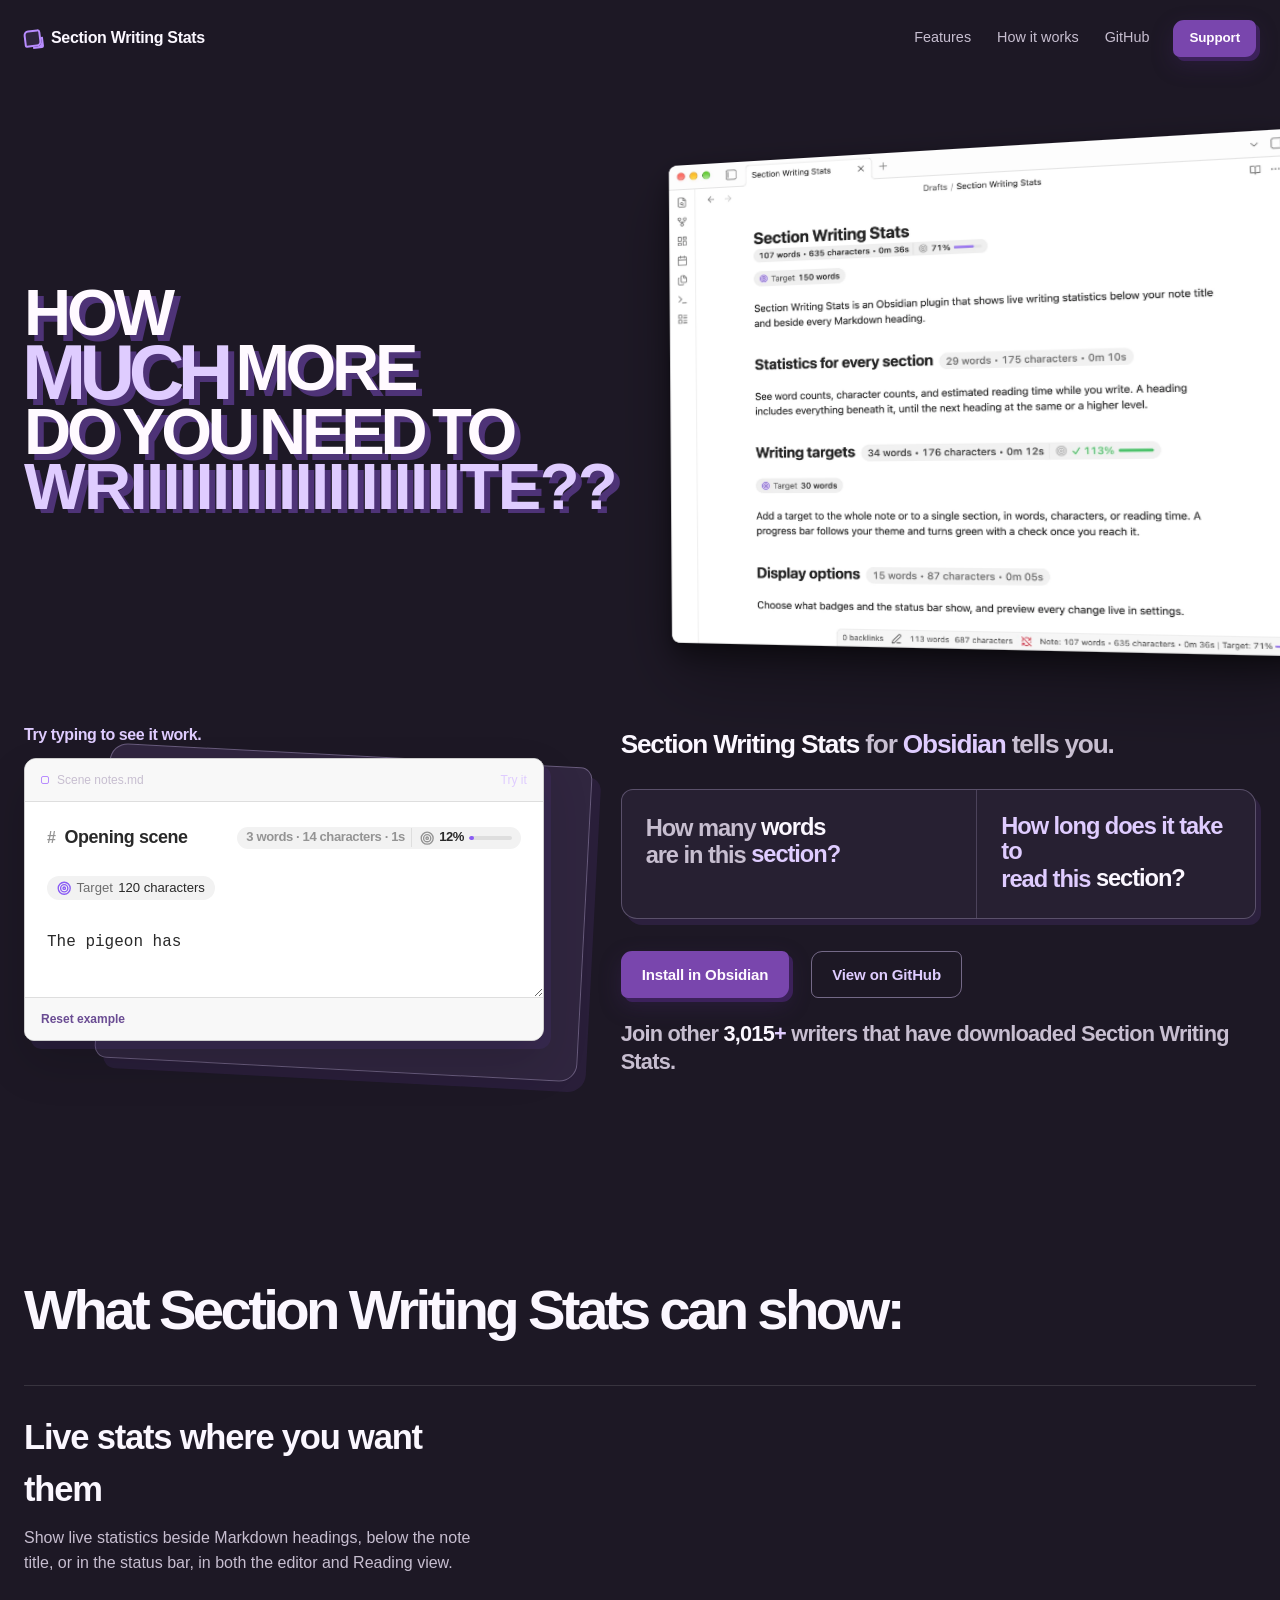
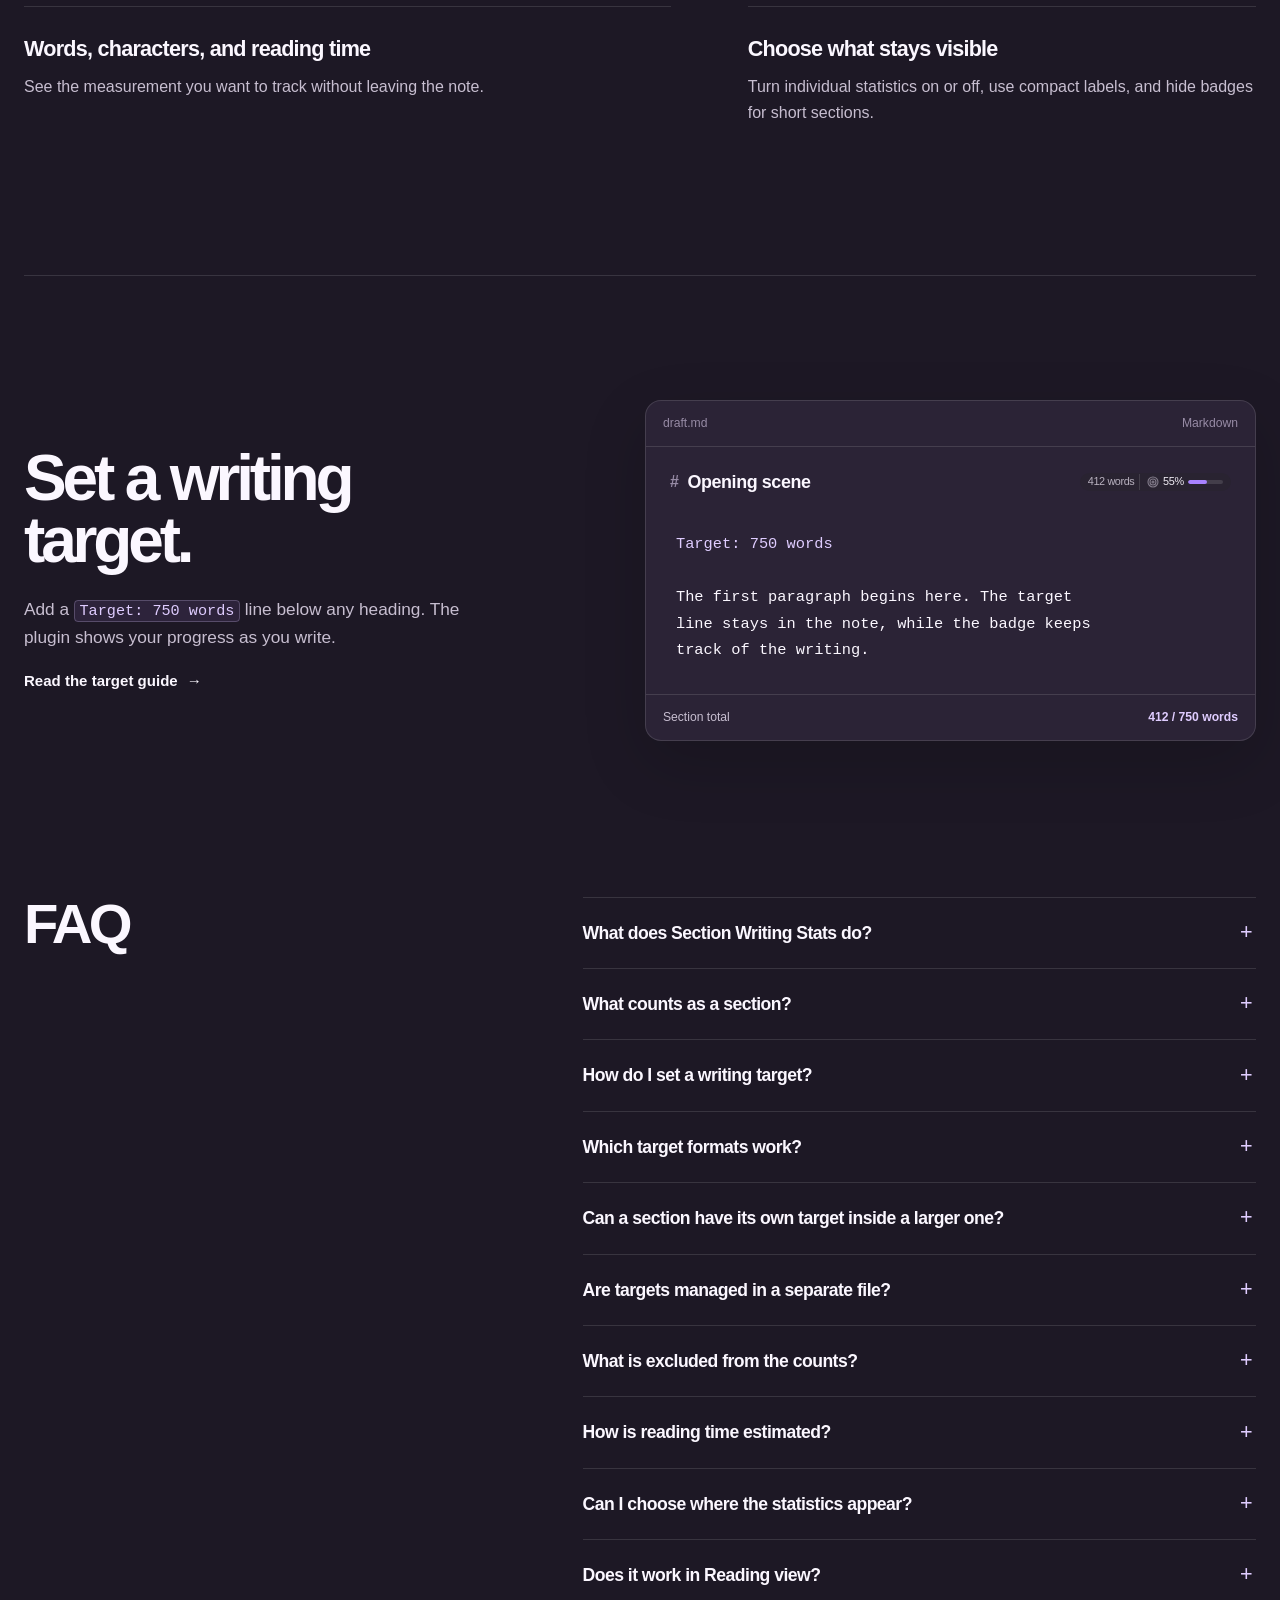
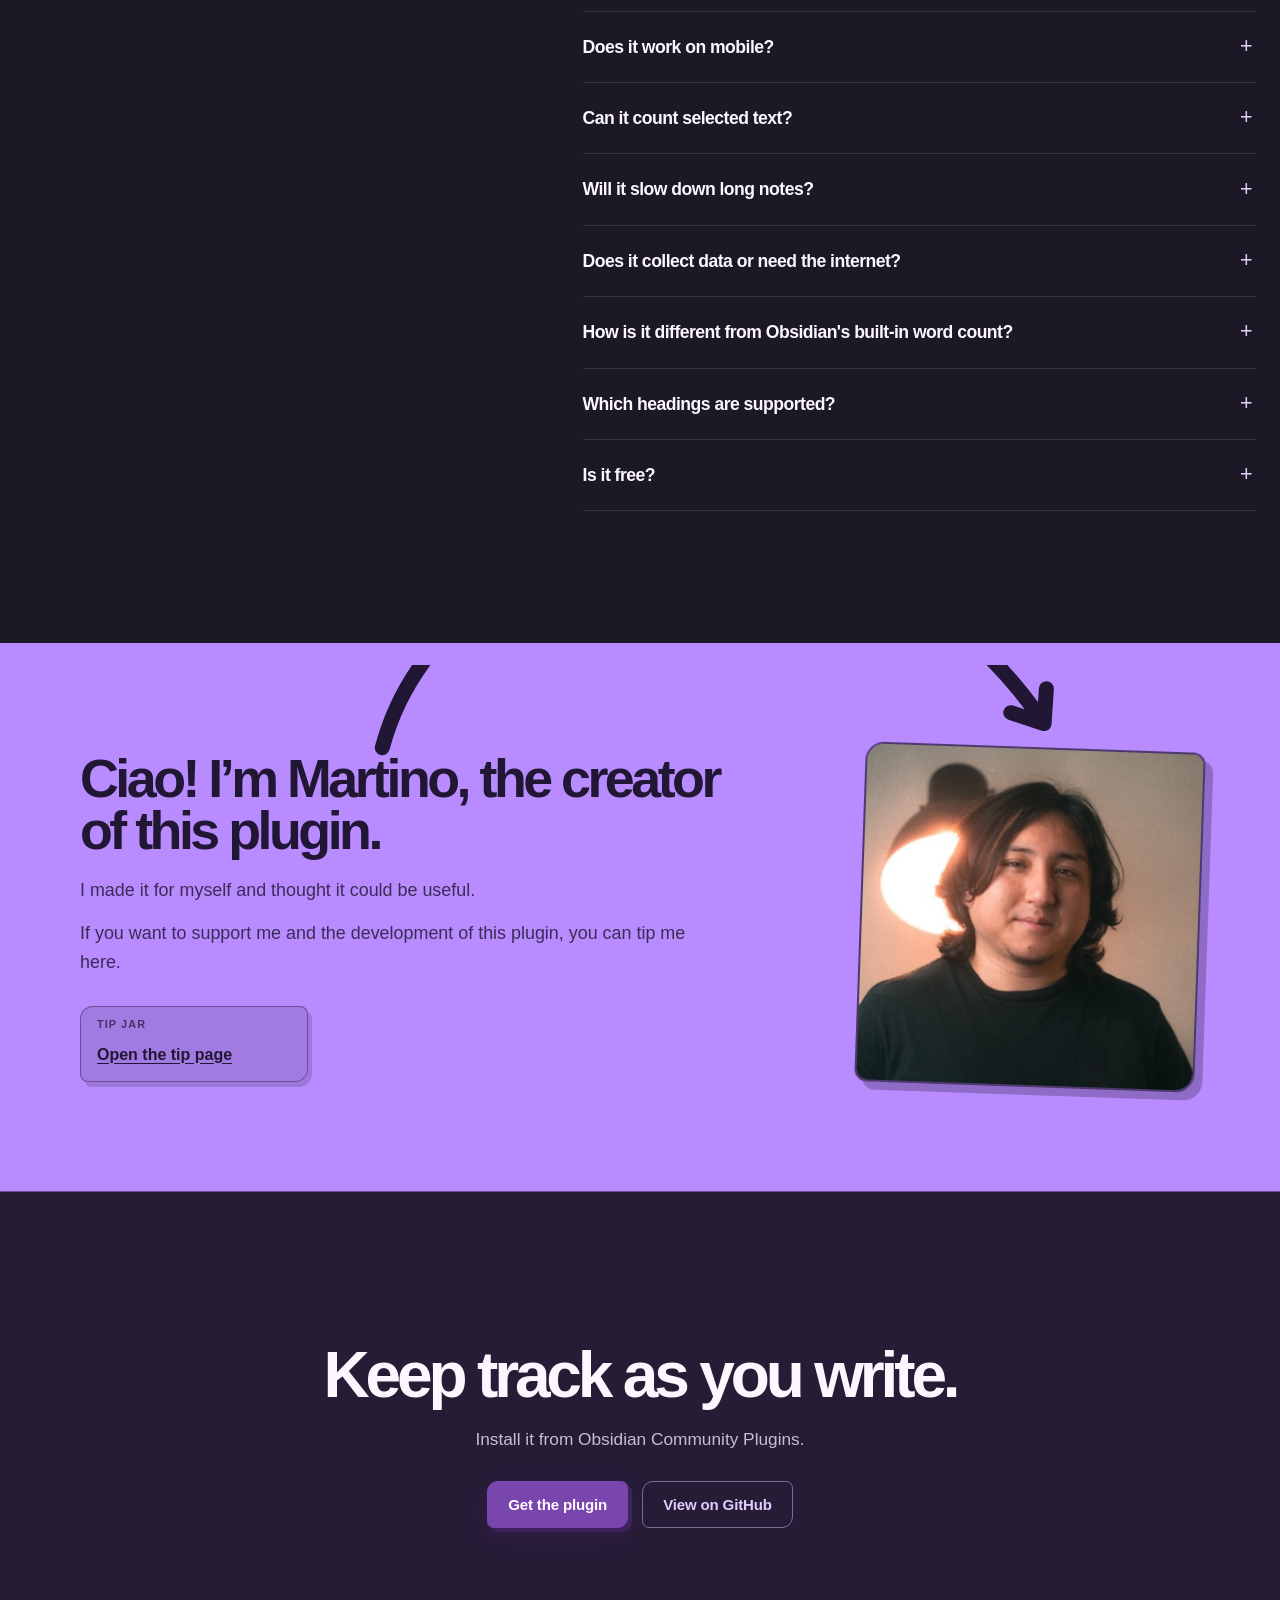
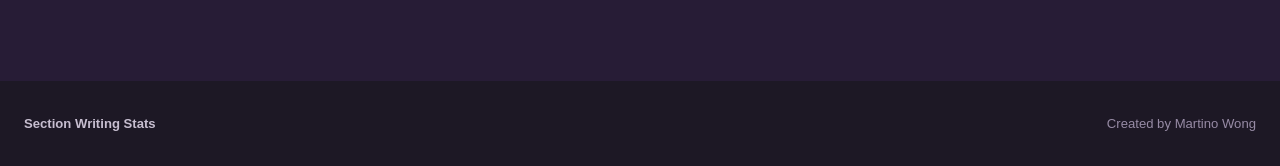
==== commit 315a9390: "Name the FAQ section "FAQ" Co-Authored-By: Claude Opus 5.5 <noreply@anthropic.com>" ====
--- a/index.html
+++ b/index.html
@@ -297,7 +297,7 @@
 
       <section class="faq-section" id="faq" aria-labelledby="faq-title">
         <div class="faq-heading reveal">
-          <h2 id="faq-title">Questions writers ask.</h2>
+          <h2 id="faq-title">FAQ</h2>
         </div>
         <div class="faq-list reveal">
           <details>
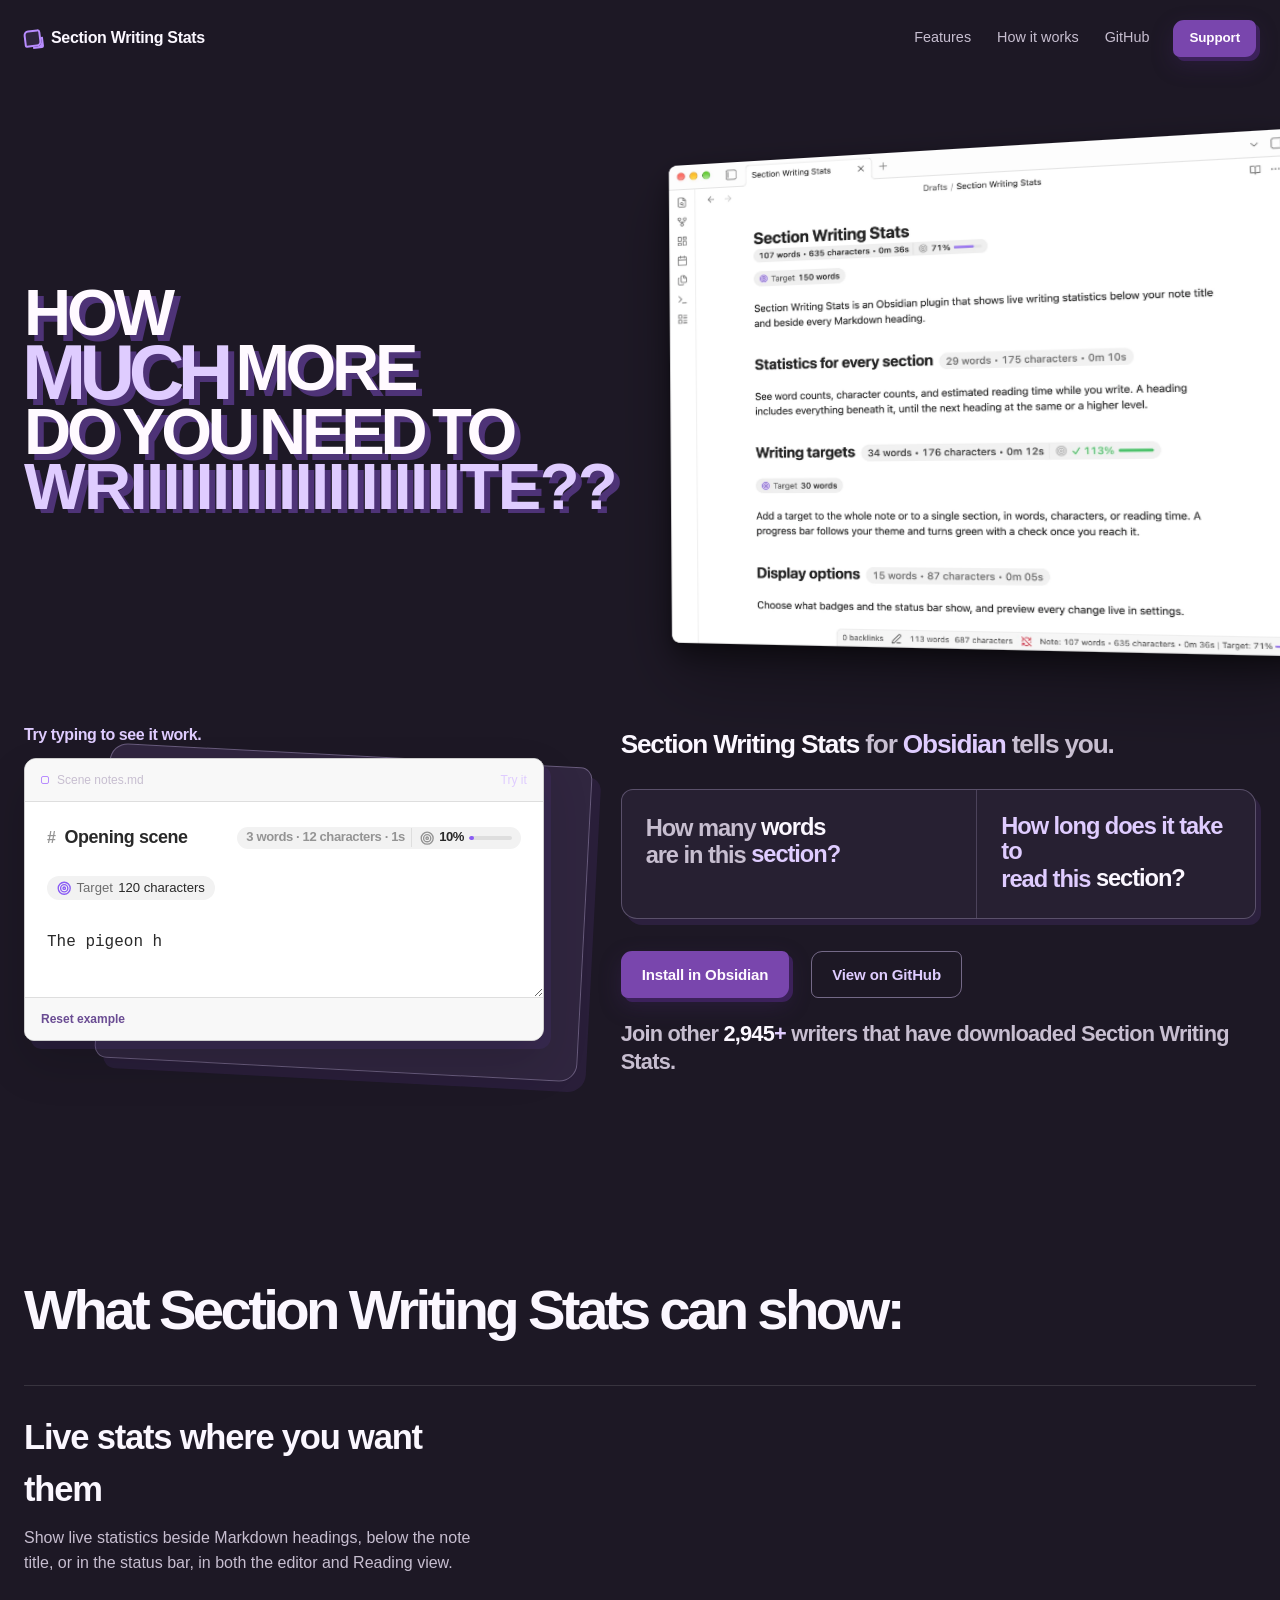
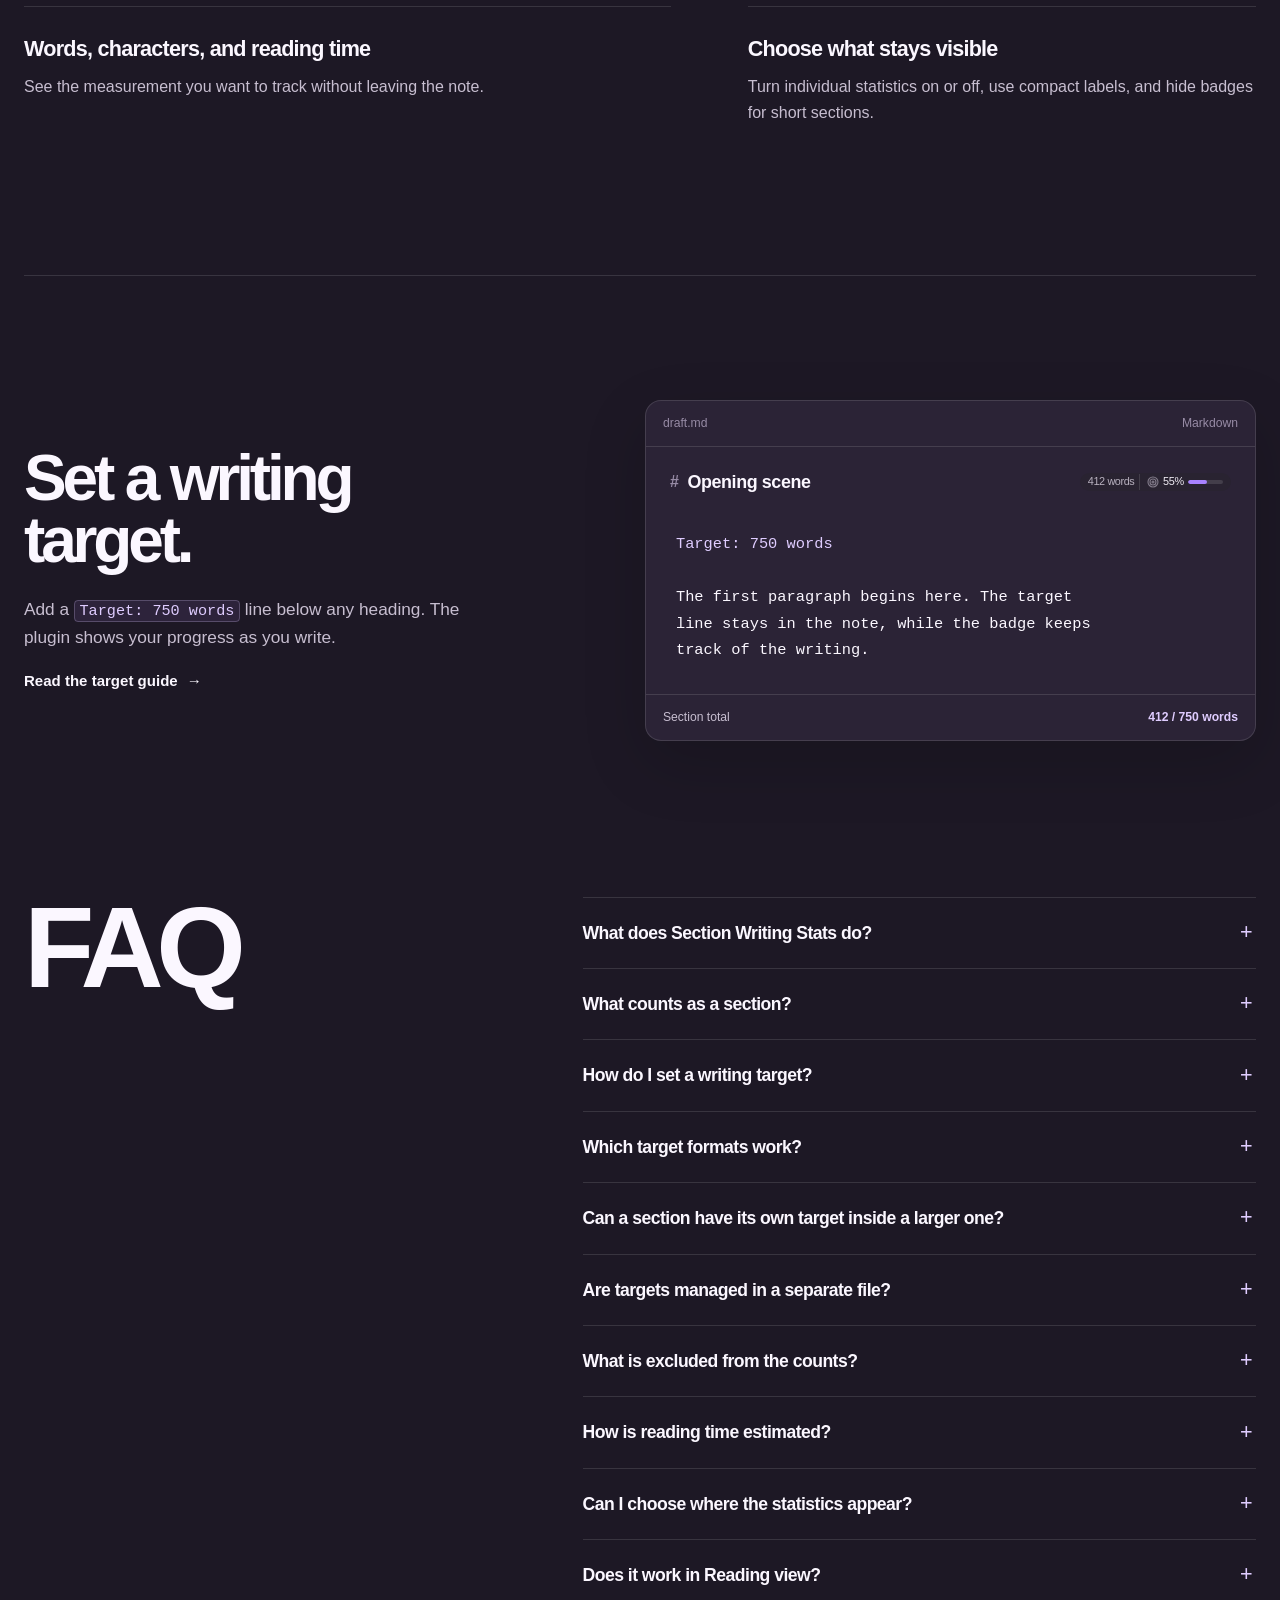
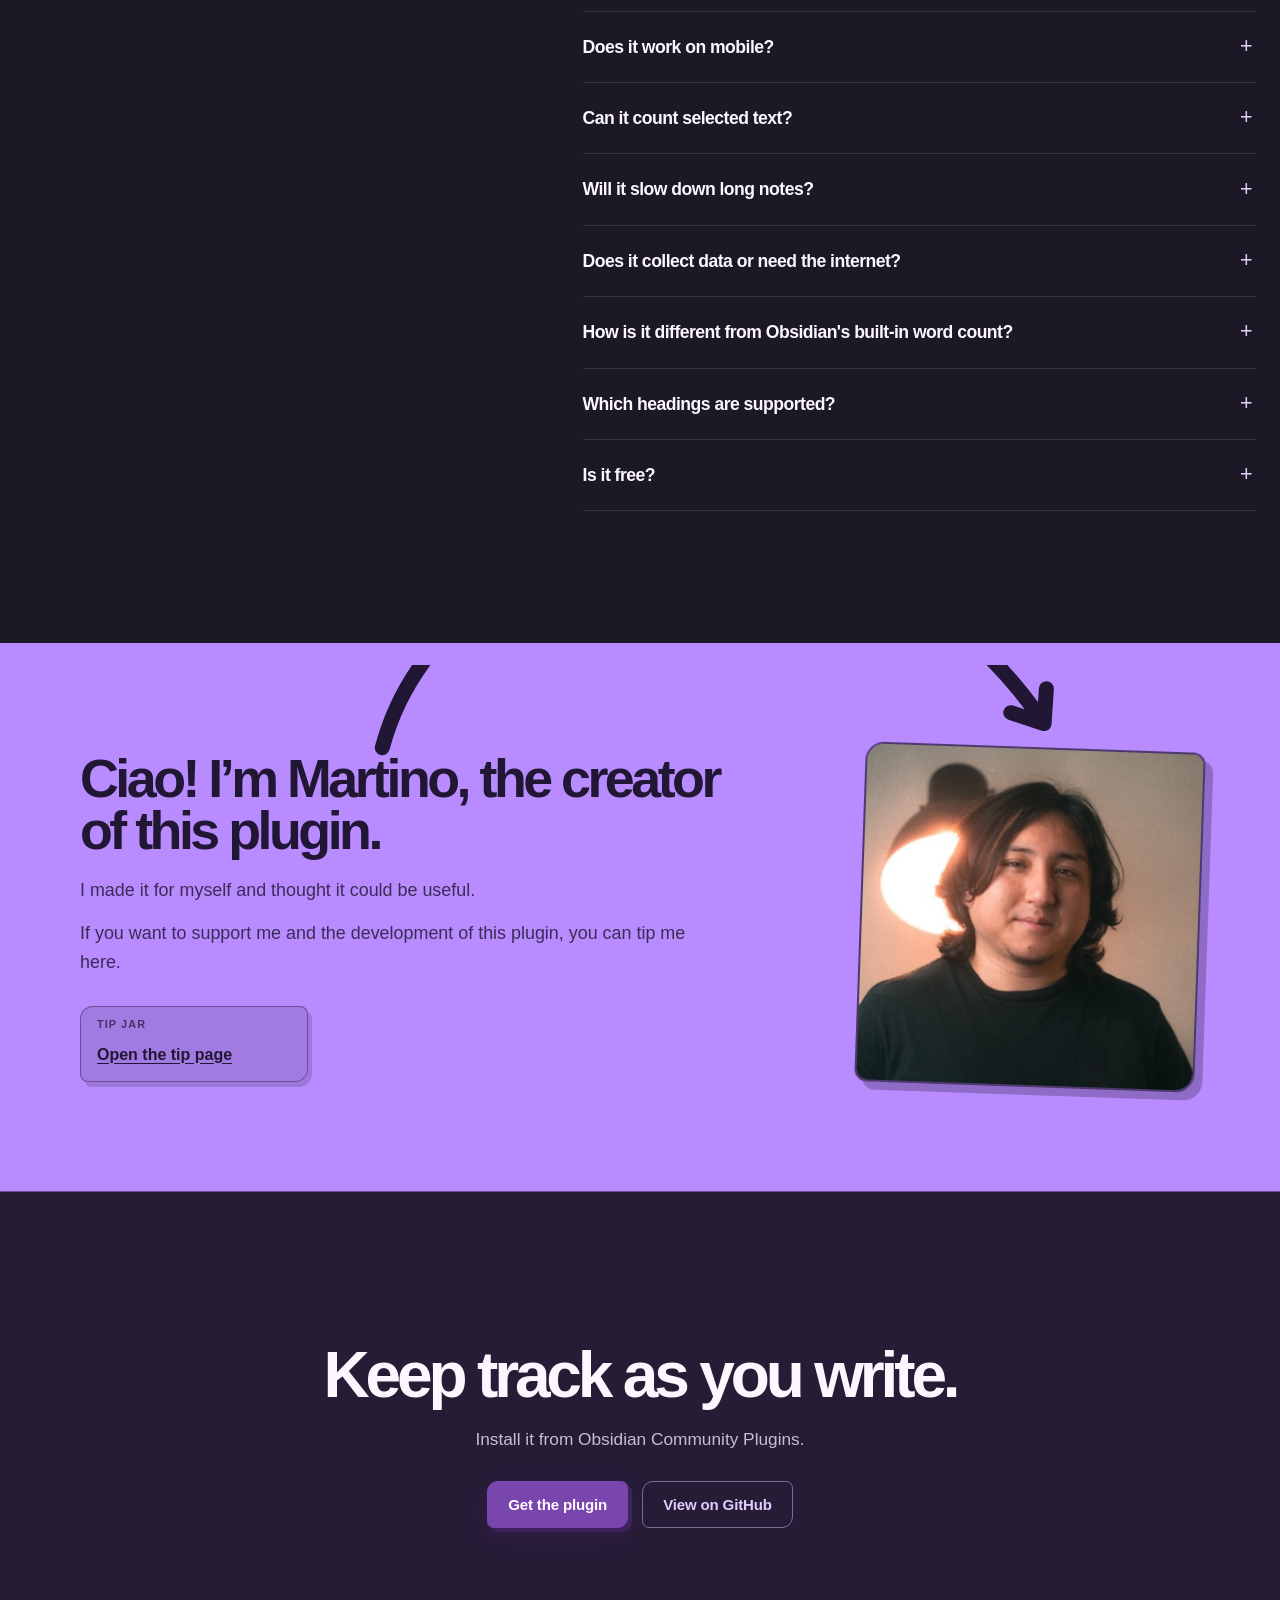
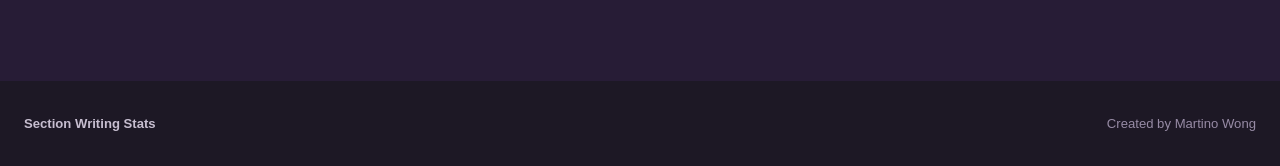
==== commit bfd028e4: "Make the FAQ heading display-size Co-Authored-By: Claude Opus 5.5 <noreply@anthropic.com>" ====
--- a/index.html
+++ b/index.html
@@ -22,7 +22,7 @@
     <meta name="twitter:image" content="https://martinowong.github.io/section-writing-stats-site/images/section-writing-stats-x-card.png?v=1.5.0" />
     <meta name="twitter:image:alt" content="Section Writing Stats for Obsidian, showing live word counts, character counts, reading time, and writing targets." />
     <title>Section Writing Stats for Obsidian - Word Counts & Writing Targets</title>
-    <link rel="stylesheet" href="landing.css?v=2026-10-26" />
+    <link rel="stylesheet" href="landing.css?v=2026-10-26b" />
     <script type="application/ld+json">
       {
         "@context": "https://schema.org",
--- a/landing.css
+++ b/landing.css
@@ -160,7 +160,7 @@
 .syntax-heading { color: #f1e5ff; font-weight: 700; }.syntax-target { color: var(--accent-soft); }
 
 .faq-section { width: min(100% - 48px, 1280px); margin: 0 auto; display: grid; grid-template-columns: minmax(280px, 0.78fr) minmax(420px, 1.22fr); gap: clamp(48px, 10vw, 150px); padding: 0 0 132px; }
-.faq-heading h2 { margin: 0 0 20px; font-size: clamp(2.7rem, 4.4vw, 4.7rem); font-weight: 650; letter-spacing: -0.065em; line-height: 0.96; }
+.faq-heading h2 { margin: 0 0 20px; font-size: clamp(4.5rem, 9vw, 9rem); font-weight: 650; letter-spacing: -0.065em; line-height: 0.88; }
 .faq-heading p { max-width: 360px; margin: 0; color: var(--muted); font-size: 1.03rem; line-height: 1.55; }
 .faq-list { border-top: 1px solid var(--line); }
 .faq-list details { border-bottom: 1px solid var(--line); }
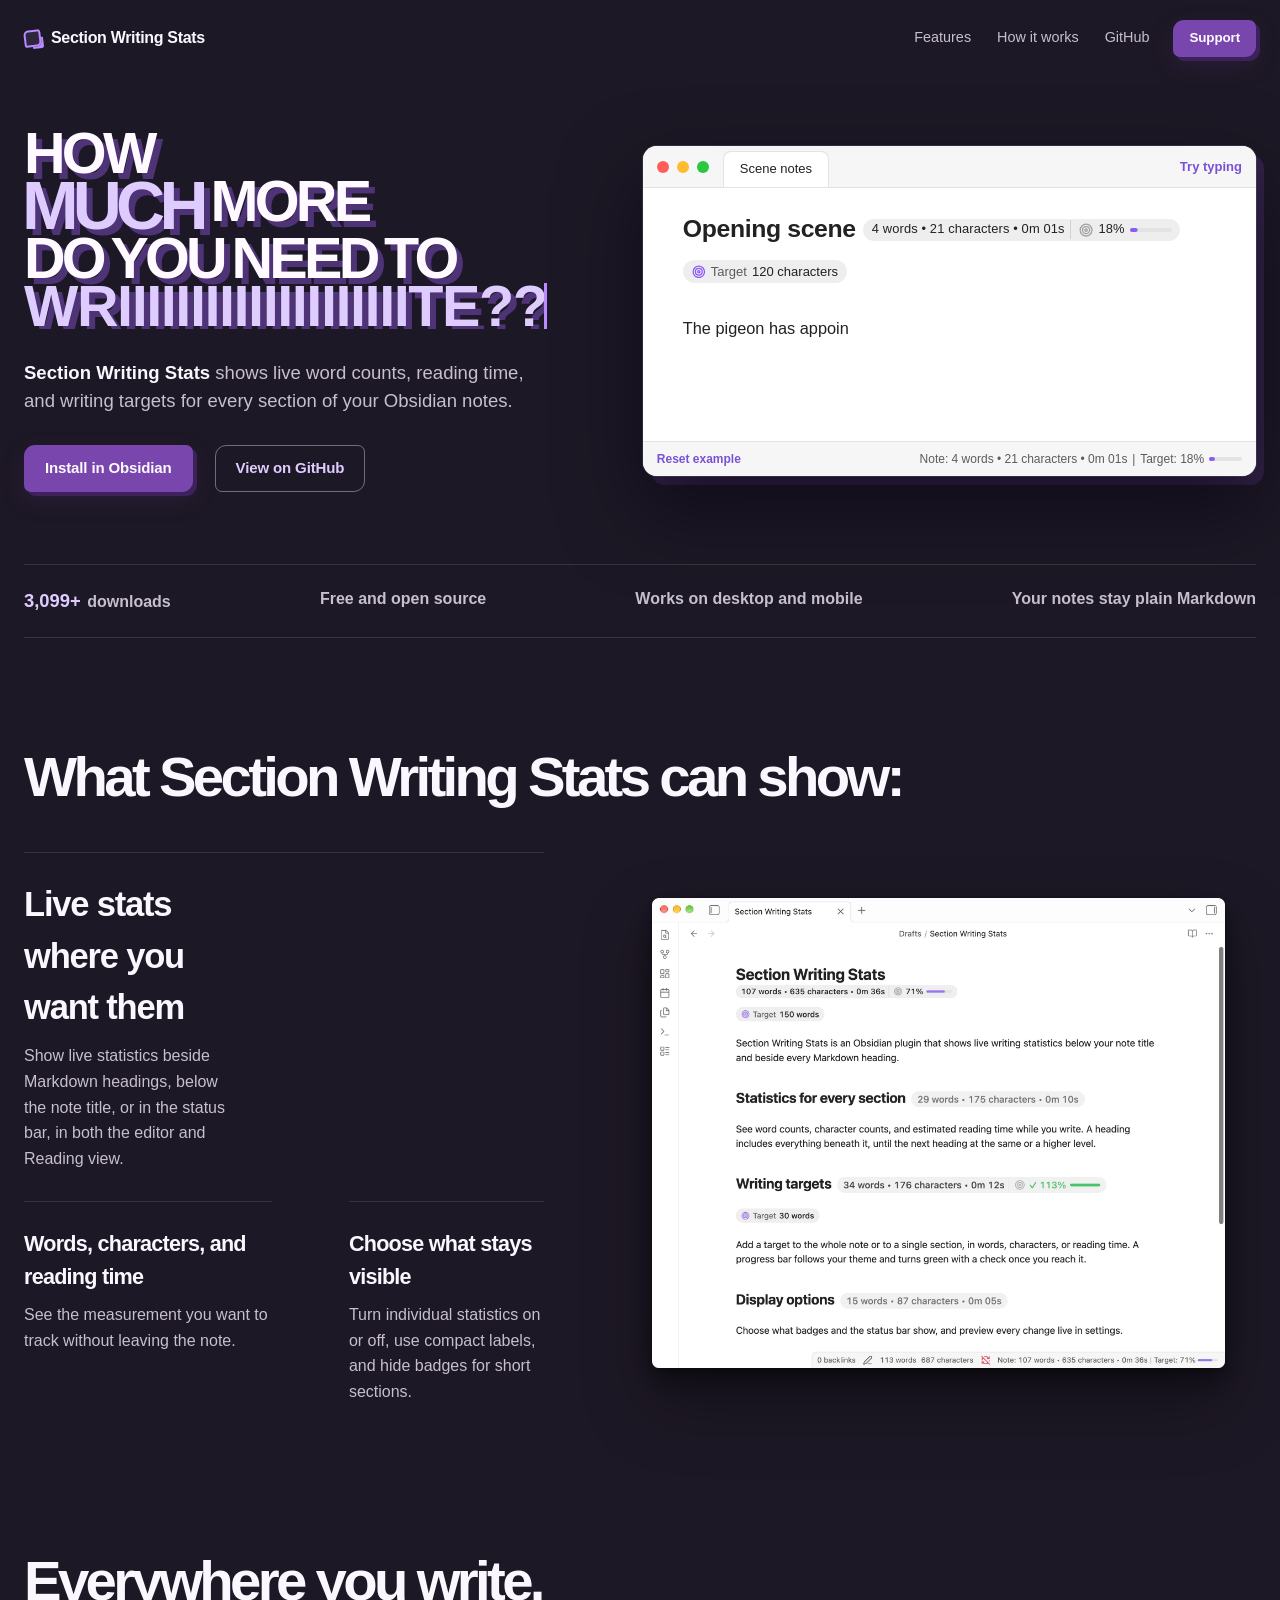
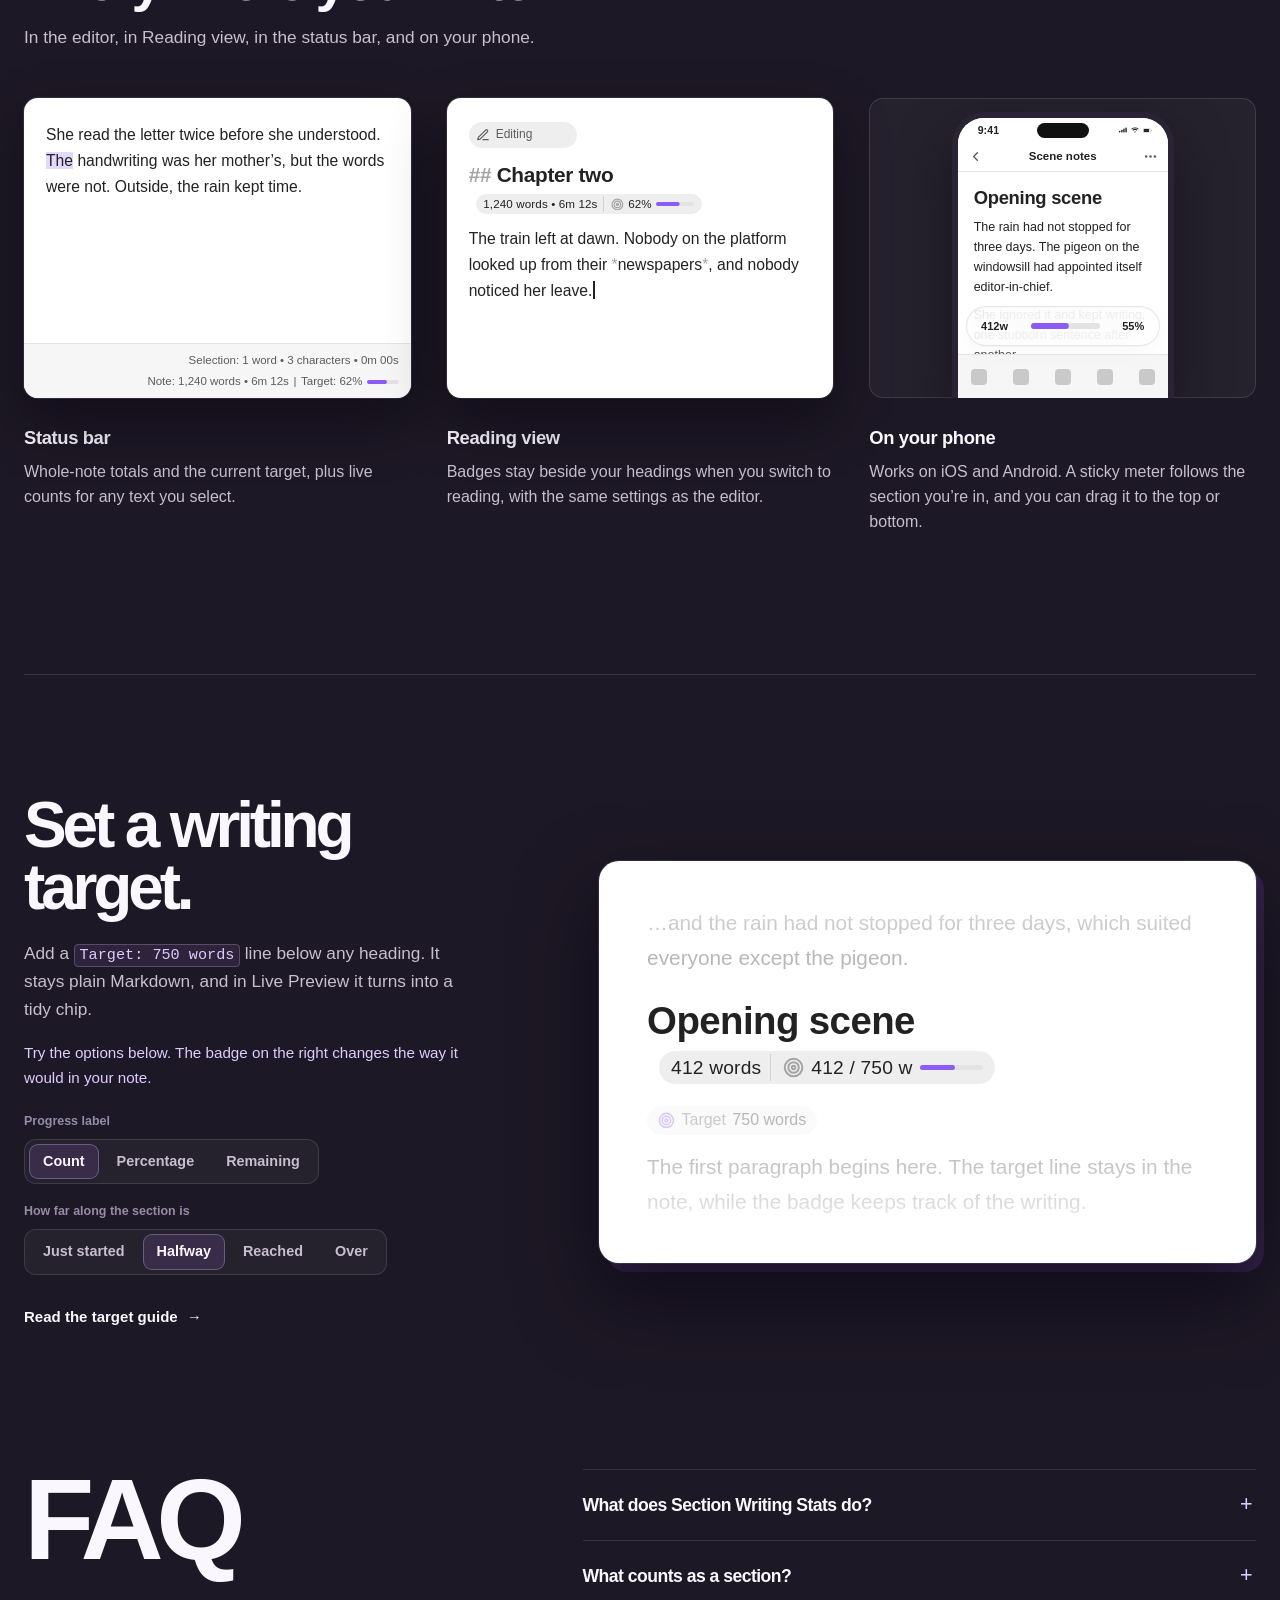
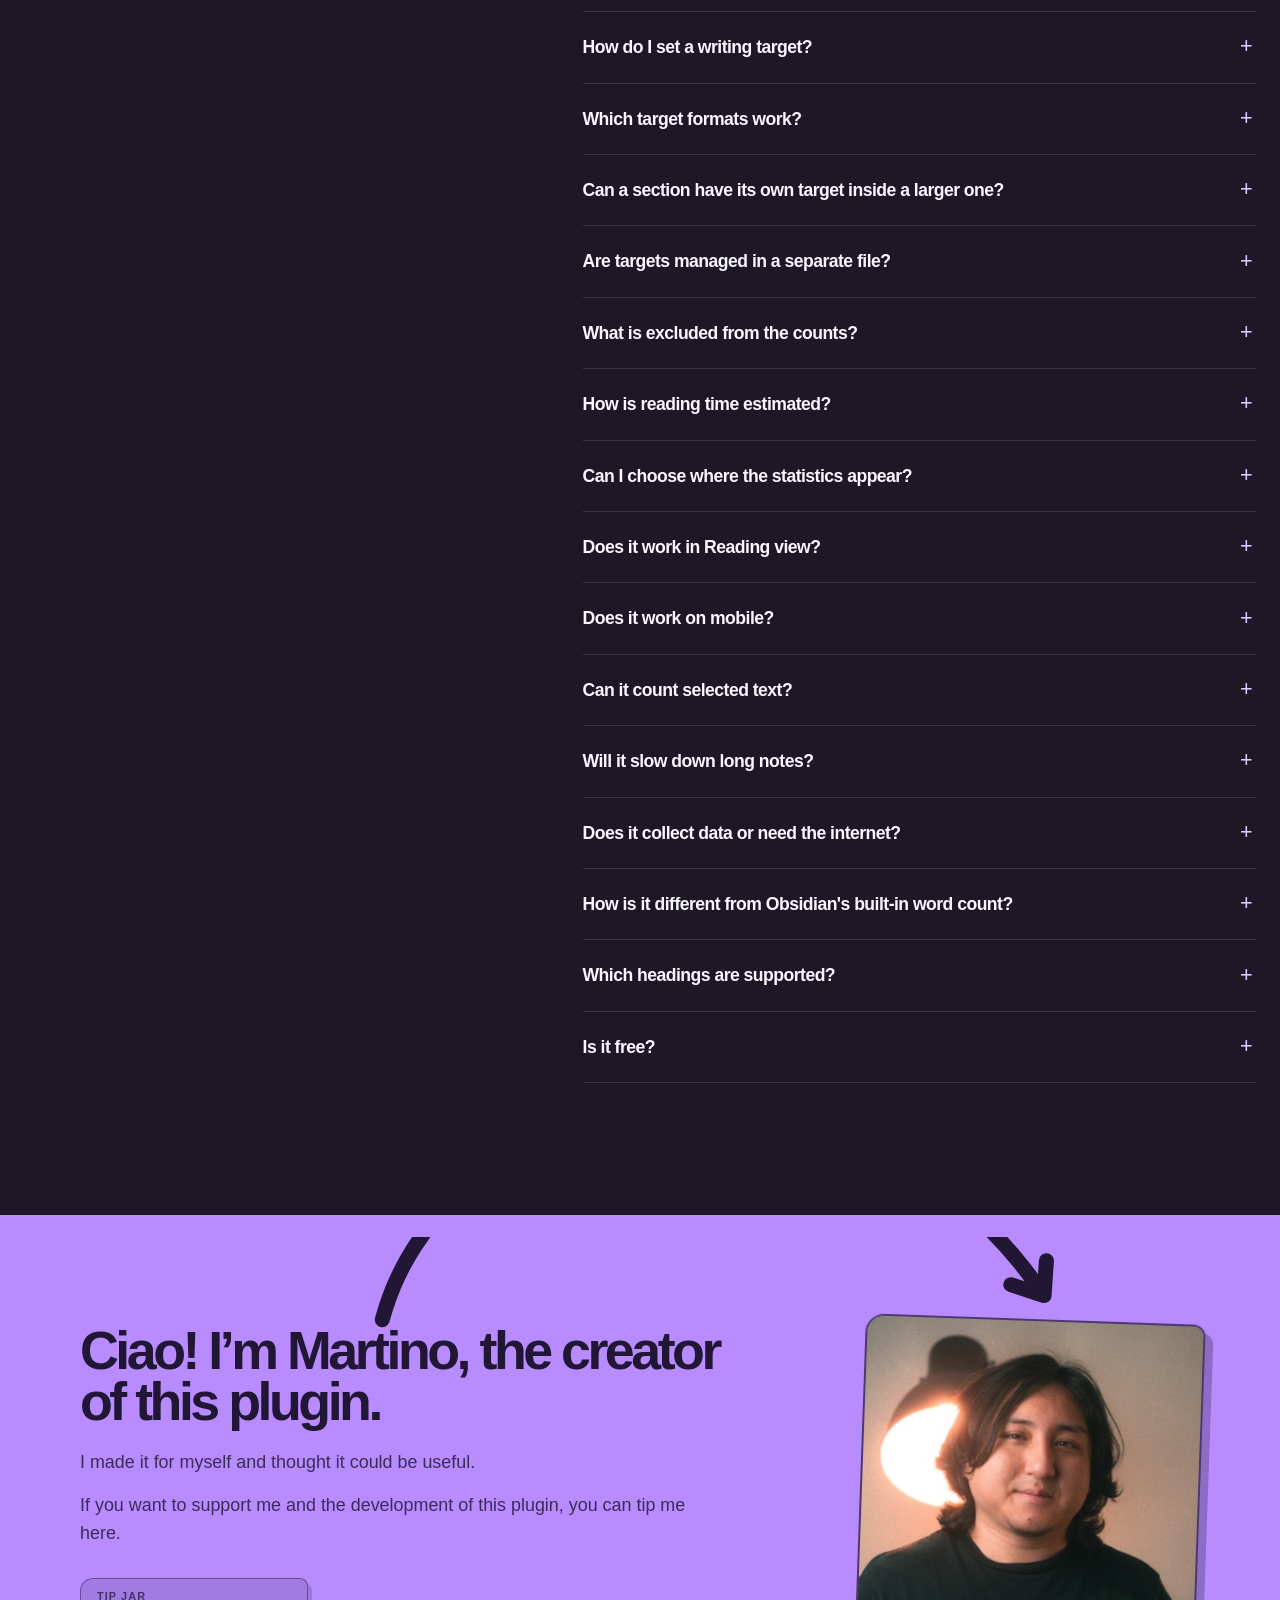
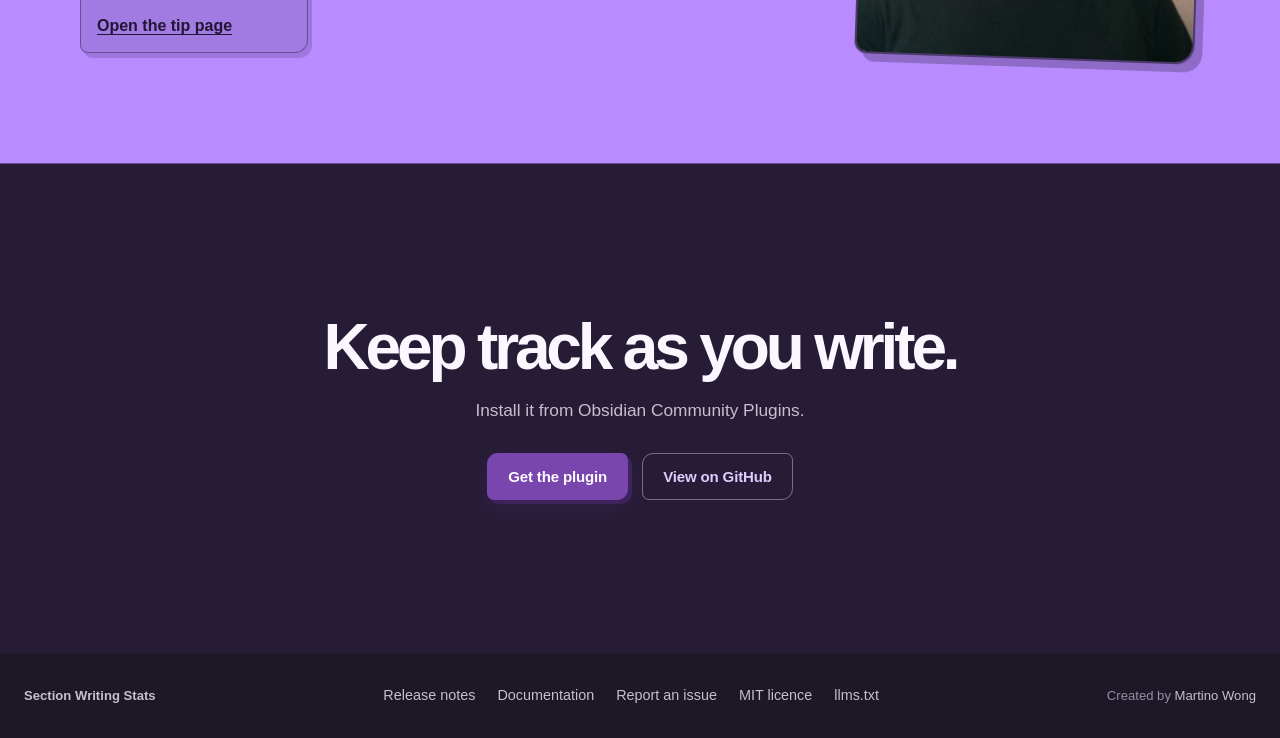
==== commit 0245573a: "Publish the redesigned landing page Replace the landing page with the redesign: the answer and insta" ====
--- a/index.html
+++ b/index.html
@@ -22,7 +22,9 @@
     <meta name="twitter:image" content="https://martinowong.github.io/section-writing-stats-site/images/section-writing-stats-x-card.png?v=1.5.0" />
     <meta name="twitter:image:alt" content="Section Writing Stats for Obsidian, showing live word counts, character counts, reading time, and writing targets." />
     <title>Section Writing Stats for Obsidian - Word Counts & Writing Targets</title>
-    <link rel="stylesheet" href="landing.css?v=2026-10-26b" />
+    <link rel="stylesheet" href="landing.css?v=2026-10-27" />
+    <link rel="stylesheet" href="plugin.css?v=1.5.1" />
+    <link rel="stylesheet" href="sections.css?v=2026-10-27" />
     <script type="application/ld+json">
       {
         "@context": "https://schema.org",
@@ -199,62 +201,46 @@
     </header>
 
     <main id="top">
-      <section class="hero">
-        <div class="hero-title reveal">
-          <h1 class="hero-shout" aria-label="How much more do you need to write?"><span class="type-row" aria-hidden="true"><span class="type-word type-word-1">HOW</span></span><span class="type-row type-row-much" aria-hidden="true"><span class="type-word type-word-2 type-word-much">MUCH</span><span class="type-word type-word-3">MORE</span></span><span class="type-row" aria-hidden="true"><span class="type-word type-word-4">DO</span><span class="type-word type-word-5">YOU</span><span class="type-word type-word-6">NEED</span><span class="type-word type-word-7">TO</span></span><span class="type-row" aria-hidden="true"><span class="type-word type-word-write"><span class="write-line">WRIIIIIIIIIII</span><span class="write-line">IIIIIIIIITE??</span></span></span></h1>
-          <figure class="hero-screenshot">
-            <picture>
-              <source srcset="images/section-writing-stats-obsidian.webp" type="image/webp" />
-              <img src="images/section-writing-stats-obsidian.png" width="2300" height="1924" fetchpriority="high" alt="Section Writing Stats showing heading badges, note statistics, and writing-target progress in Obsidian" />
-            </picture>
-          </figure>
-        </div>
-        <div class="hero-copy reveal">
-          <p class="hero-summary hero-promise"><strong>Section Writing Stats</strong> for <span>Obsidian</span> tells you.</p>
-          <div class="question-lanes" aria-label="Questions Section Writing Stats answers">
-            <p class="question-lane question-lane-count">How many <span class="rolling-stat rolling-metric" aria-label="words or characters"><span class="rolling-metric-track"><span>words</span><span>characters</span><span>words</span></span></span><br>are in this <span class="rolling-stat rolling-scope" aria-label="section, subsection, or note"><span class="rolling-scope-track"><span>section?</span><span>subsection?</span><span>note?</span><span>section?</span></span></span></p>
-            <p class="question-lane question-lane-time">How long does it take to<br>read this <span class="rolling-stat rolling-scope" aria-label="section, subsection, or note"><span class="rolling-scope-track"><span>section?</span><span>subsection?</span><span>note?</span><span>section?</span></span></span></p>
-          </div>
+      <section class="p-hero" aria-labelledby="hero-heading">
+        <div class="p-hero-copy hero-title is-visible">
+          <h1 id="hero-heading" class="hero-shout" aria-label="How much more do you need to write?"><span class="type-row" aria-hidden="true"><span class="type-word type-word-1">HOW</span></span><span class="type-row type-row-much" aria-hidden="true"><span class="type-word type-word-2 type-word-much">MUCH</span><span class="type-word type-word-3">MORE</span></span><span class="type-row" aria-hidden="true"><span class="type-word type-word-4">DO</span><span class="type-word type-word-5">YOU</span><span class="type-word type-word-6">NEED</span><span class="type-word type-word-7">TO</span></span><span class="type-row" aria-hidden="true"><span class="type-word type-word-write"><span class="write-line">WRIIIIIIIIIII</span><span class="write-line">IIIIIIIIITE??</span></span></span></h1>
+          <p class="p-answer"><strong>Section Writing Stats</strong> shows live word counts, reading time, and writing targets for every section of your Obsidian notes.</p>
           <div class="hero-actions">
             <a class="button" href="https://community.obsidian.md/plugins/section-meter">Install in Obsidian</a>
             <a class="button button-repo" href="https://github.com/martinowong/obsidian-section-meter">View on GitHub</a>
           </div>
-          <p class="download-count" aria-live="polite">Join other <strong><span id="download-count" data-downloads="0" data-fallback-downloads="3099">0</span>+</strong> writers that have downloaded Section Writing Stats.</p>
-        </div>
-        <div class="editor-stage reveal reveal-late">
-          <p class="try-prompt">Try typing to see it work.</p>
-          <div class="try-editor hero-editor">
-            <div class="try-editor-bar">
-              <span class="try-tab"><i aria-hidden="true"></i>Scene notes.md</span>
-              <span class="try-mode">Try it</span>
-            </div>
-            <div class="try-heading-row">
-              <span>#</span><strong>Opening scene</strong>
-              <span class="section-meter-badge section-meter-target-badge section-meter-target-start" aria-live="polite">
-                <output class="section-meter-badge-label" id="demo-badge">10 words · 59 characters · 3s</output>
-                <span class="section-meter-target-group" id="demo-target-group"><span class="section-meter-target-caption"><svg viewBox="0 0 24 24" aria-hidden="true"><circle cx="12" cy="12" r="10"/><circle cx="12" cy="12" r="6"/><circle cx="12" cy="12" r="2"/></svg><span class="sr-only">Target</span></span><span class="section-meter-target-label" id="demo-target-count">8%</span><span class="section-meter-target-progress"><i class="section-meter-target-progress-fill" id="demo-progress-fill"></i></span></span>
-              </span>
-            </div>
-            <label class="sr-only" for="demo-writing">Try writing a section</label>
-            <div class="try-editor-body">
-              <textarea id="demo-writing" spellcheck="true">Target: 120 characters
+        </div>
+        <figure class="obsidian-frame p-demo" aria-label="Interactive example of Section Writing Stats">
+          <div class="of-titlebar" aria-hidden="true"><span class="of-lights"><i></i><i></i><i></i></span><span class="of-tab">Scene notes</span><span class="of-hint">Try typing</span></div>
+          <div class="of-body">
+            <h2 class="of-heading">Opening scene <span class="section-meter-badge section-meter-target-badge section-meter-target-start" id="demo-target-badge"><span class="section-meter-badge-label" id="demo-badge">0 words</span><span class="section-meter-target-group"><span class="section-meter-target-caption"><svg width="1em" height="1em" viewBox="0 0 24 24" stroke-width="2" aria-hidden="true"><circle cx="12" cy="12" r="10"/><circle cx="12" cy="12" r="6"/><circle cx="12" cy="12" r="2"/></svg><span class="sr-only">Target</span></span><span class="section-meter-target-label section-meter-target-start" id="demo-target-count">0%</span><span class="section-meter-target-progress section-meter-target-start"><span class="section-meter-target-progress-fill" id="demo-progress-fill"></span></span></span></span></h2>
+            <div class="of-editor">
+              <label class="sr-only" for="demo-writing">Try writing a section</label>
+              <textarea id="demo-writing" spellcheck="false">Target: 120 characters
 
 </textarea>
-              <div class="demo-target-line" id="demo-target-line" hidden>
-                <button type="button" class="demo-target-chip" id="demo-target-chip"><span class="demo-target-chip-icon"><svg viewBox="0 0 24 24" aria-hidden="true"><circle cx="12" cy="12" r="10"/><circle cx="12" cy="12" r="6"/><circle cx="12" cy="12" r="2"/></svg></span><span class="demo-target-chip-caption">Target</span><span class="demo-target-chip-value" id="demo-target-chip-value">120 characters</span></button>
-              </div>
-            </div>
-            <div class="try-footer">
-              <button type="button" id="demo-reset">Reset example</button>
+              <div class="of-chip-line" id="demo-target-line" hidden><button type="button" class="section-meter-target-chip" id="demo-target-chip-value-chip"><span class="section-meter-target-chip-icon"><svg width="1em" height="1em" viewBox="0 0 24 24" stroke-width="2" aria-hidden="true"><circle cx="12" cy="12" r="10"/><circle cx="12" cy="12" r="6"/><circle cx="12" cy="12" r="2"/></svg></span><span class="section-meter-target-chip-caption">Target</span><span class="section-meter-target-chip-value" id="demo-target-chip-value">120 characters</span></button></div>
             </div>
           </div>
-        </div>
+          <div class="of-status">
+            <button type="button" id="demo-reset">Reset example</button>
+            <span class="section-meter-status-bar-part section-meter-status-bar-target" id="demo-status" aria-live="polite"></span>
+          </div>
+        </figure>
       </section>
 
-      <section class="feature-section" id="features">
+      <ul class="p-facts" aria-label="At a glance">
+        <li><strong><span id="download-count" data-downloads="0" data-fallback-downloads="3099">3,099</span>+</strong> downloads</li>
+        <li>Free and open source</li>
+        <li>Works on desktop and mobile</li>
+        <li>Your notes stay plain Markdown</li>
+      </ul>
+
+      <section class="feature-section p-features" id="features">
         <div class="section-heading reveal">
           <h2>What Section Writing Stats can show:</h2>
         </div>
+        <div class="p-features-layout">
         <div class="feature-list">
           <article class="feature feature-primary reveal">
             <div>
@@ -275,25 +261,105 @@
             </div>
           </article>
         </div>
+        <figure class="p-features-shot hero-screenshot reveal">
+          <picture>
+            <source srcset="images/section-writing-stats-obsidian.webp" type="image/webp" />
+            <img src="images/section-writing-stats-obsidian.png" width="2300" height="1924" loading="lazy" alt="Section Writing Stats in Obsidian, with heading badges, target chips, and the status bar" />
+          </picture>
+        </figure>
+        </div>
       </section>
 
-      <section class="target-section" id="how-it-works">
-        <div class="target-copy reveal">
+      <section class="p-everywhere" id="everywhere" aria-labelledby="everywhere-title">
+        <div class="p-everywhere-heading reveal">
+          <h2 id="everywhere-title">Everywhere you write.</h2>
+          <p>In the editor, in Reading view, in the status bar, and on your phone.</p>
+        </div>
+        <div class="p-everywhere-grid">
+          <article class="p-place reveal">
+            <figure class="obsidian-frame p-place-visual p-anim-selection" aria-hidden="true">
+              <div class="p-place-text">
+                <p class="p-selectable">She read the letter twice before she understood. The handwriting was her mother&rsquo;s, but the words were not. Outside, the rain kept time.</p>
+              </div>
+              <div class="p-statusbar">
+                <span class="section-meter-status-bar-part section-meter-status-bar-selection" hidden></span>
+                <span class="section-meter-status-bar-part section-meter-status-bar-target">Note: 1,240 words • 6m 12s<span class="section-meter-status-bar-separator">|</span><span class="section-meter-target-label section-meter-status-bar-target-label section-meter-target-start">Target: 62%</span><span class="section-meter-target-progress section-meter-target-start"><span class="section-meter-target-progress-fill" style="--section-meter-progress: 62%"></span></span></span>
+              </div>
+            </figure>
+            <h3>Status bar</h3>
+            <p>Whole-note totals and the current target, plus live counts for any text you select.</p>
+          </article>
+          <article class="p-place reveal">
+            <figure class="obsidian-frame p-place-visual p-anim-reading" aria-hidden="true">
+              <div class="p-place-text">
+                <div class="p-mode"><span class="p-mode-editing"><svg width="1em" height="1em" viewBox="0 0 24 24" stroke-width="2"><path d="M12 20h9"/><path d="M16.5 3.5a2.1 2.1 0 0 1 3 3L7 19l-4 1 1-4Z"/></svg>Editing</span><span class="p-mode-reading"><svg width="1em" height="1em" viewBox="0 0 24 24" stroke-width="2"><path d="M2 3h6a4 4 0 0 1 4 4v14a3 3 0 0 0-3-3H2z"/><path d="M22 3h-6a4 4 0 0 0-4 4v14a3 3 0 0 1 3-3h7z"/></svg>Reading view</span></div>
+                <h4 class="of-heading"><span class="p-md-marker">##&nbsp;</span>Chapter two <span class="section-meter-badge section-meter-target-badge section-meter-target-start"><span class="section-meter-badge-label">1,240 words • 6m 12s</span><span class="section-meter-target-group"><span class="section-meter-target-caption"><svg width="1em" height="1em" viewBox="0 0 24 24" stroke-width="2" aria-hidden="true"><circle cx="12" cy="12" r="10"/><circle cx="12" cy="12" r="6"/><circle cx="12" cy="12" r="2"/></svg><span class="sr-only">Target</span></span><span class="section-meter-target-label section-meter-target-start">62%</span><span class="section-meter-target-progress section-meter-target-start"><span class="section-meter-target-progress-fill" style="--section-meter-progress: 62%"></span></span></span></span></h4>
+                <p>The train left at dawn. Nobody on the platform looked up from their <span class="p-md-marker">*</span>newspapers<span class="p-md-marker">*</span>, and nobody noticed her leave.<span class="p-caret"></span></p>
+              </div>
+            </figure>
+            <h3>Reading view</h3>
+            <p>Badges stay beside your headings when you switch to reading, with the same settings as the editor.</p>
+          </article>
+          <article class="p-place reveal">
+            <figure class="p-place-visual p-phone-stage" aria-hidden="true">
+              <div class="obsidian-frame p-phone is-mobile">
+                <div class="p-phone-status"><span>9:41</span><i class="p-phone-island"></i><span class="p-phone-icons"><svg width="1em" height="1em" viewBox="0 0 17 11"><rect x="0" y="7" width="3" height="4" rx="1"/><rect x="4.5" y="5" width="3" height="6" rx="1"/><rect x="9" y="2.5" width="3" height="8.5" rx="1"/><rect x="13.5" y="0" width="3" height="11" rx="1"/></svg><svg width="1em" height="1em" viewBox="0 0 15 11"><path d="M7.5 2.2c2.2 0 4.2.8 5.7 2.2l1.1-1.1A9.6 9.6 0 0 0 7.5.6 9.6 9.6 0 0 0 .7 3.3l1.1 1.1a8.1 8.1 0 0 1 5.7-2.2Zm0 3.1c1.4 0 2.6.5 3.6 1.4l1.1-1.1a6.6 6.6 0 0 0-9.4 0l1.1 1.1c1-.9 2.2-1.4 3.6-1.4Zm0 3.2c.6 0 1.1.2 1.5.6L7.5 10.6 6 9.1c.4-.4.9-.6 1.5-.6Z"/></svg><svg width="1em" height="1em" viewBox="0 0 25 12"><rect x="0.5" y="0.5" width="21" height="11" rx="3" fill="none" stroke="currentColor" opacity=".45"/><rect x="2" y="2" width="15" height="8" rx="1.6"/><rect x="22.5" y="4" width="1.6" height="4" rx=".8" opacity=".45"/></svg></span></div>
+                <div class="p-phone-header"><svg width="1em" height="1em" viewBox="0 0 24 24" stroke-width="2.2"><path d="m15 18-6-6 6-6"/></svg><span>Scene notes</span><svg width="1em" height="1em" viewBox="0 0 24 24" stroke-width="2.2"><circle cx="5" cy="12" r="1"/><circle cx="12" cy="12" r="1"/><circle cx="19" cy="12" r="1"/></svg></div>
+                <div class="p-phone-scroll">
+                  <h4 class="of-heading">Opening scene</h4>
+                  <p>The rain had not stopped for three days. The pigeon on the windowsill had appointed itself editor-in-chief.</p>
+                  <p>She ignored it and kept writing, one stubborn sentence after another.</p>
+                  <h4 class="of-heading" data-section="letter">The letter</h4>
+                  <p>She read the letter twice before she understood. The handwriting was her mother&rsquo;s.</p>
+                  <p>Outside, the rain kept time against the glass.</p>
+                </div>
+                <div class="section-meter-mobile-current-section" data-display-mode="percentage" data-position="bottom">
+                  <span class="section-meter-mobile-current-section-target"><span class="section-meter-mobile-current-section-current">412w</span><span class="section-meter-mobile-current-section-progress section-meter-target-start"><span class="section-meter-mobile-current-section-progress-fill" style="--section-meter-progress: 55%"></span></span></span>
+                  <span class="section-meter-mobile-current-section-label"><span class="section-meter-mobile-current-section-percentage">55%</span><span class="section-meter-mobile-current-section-count">412 / 750 w</span></span>
+                  <span class="p-touch"></span>
+                </div>
+                <div class="p-phone-toolbar"><i></i><i></i><i></i><i></i><i></i></div>
+              </div>
+            </figure>
+            <h3>On your phone</h3>
+            <p>Works on iOS and Android. A sticky meter follows the section you&rsquo;re in, and you can drag it to the top or bottom.</p>
+          </article>
+        </div>
+      </section>
+
+      <section class="p-targets" id="how-it-works">
+        <div class="p-targets-copy target-copy reveal">
           <h2>Set a writing target.</h2>
-          <p>Add a <code>Target: 750 words</code> line below any heading. The plugin shows your progress as you write.</p>
+          <p>Add a <code>Target: 750 words</code> line below any heading. It stays plain Markdown, and in Live Preview it turns into a tidy chip.</p>
+          <p class="p-controls-hint">Try the options below. The badge on the right changes the way it would in your note.</p>
+          <div class="p-controls">
+            <fieldset class="p-segmented"><legend>Progress label</legend><div>
+              <label><input type="radio" name="target-label" value="count" checked><span>Count</span></label>
+              <label><input type="radio" name="target-label" value="percentage"><span>Percentage</span></label>
+              <label><input type="radio" name="target-label" value="remaining"><span>Remaining</span></label>
+            </div></fieldset>
+            <fieldset class="p-segmented"><legend>How far along the section is</legend><div>
+              <label><input type="radio" name="target-progress" value="150"><span>Just started</span></label>
+              <label><input type="radio" name="target-progress" value="412" checked><span>Halfway</span></label>
+              <label><input type="radio" name="target-progress" value="780"><span>Reached</span></label>
+              <label><input type="radio" name="target-progress" value="960"><span>Over</span></label>
+            </div></fieldset>
+          </div>
           <a class="text-link" href="https://github.com/martinowong/obsidian-section-meter#writing-targets">Read the target guide <span aria-hidden="true">→</span></a>
         </div>
-        <div class="markdown-sample reveal reveal-late" aria-label="Example Markdown writing target">
-          <div class="sample-bar"><span>draft.md</span><span>Markdown</span></div>
-          <div class="sample-heading"><span>#</span><strong>Opening scene</strong><span class="section-meter-badge section-meter-target-badge section-meter-target-mid"><span class="section-meter-badge-label">412 words</span><span class="section-meter-target-group"><span class="section-meter-target-caption"><svg viewBox="0 0 24 24" aria-hidden="true"><circle cx="12" cy="12" r="10"/><circle cx="12" cy="12" r="6"/><circle cx="12" cy="12" r="2"/></svg><span class="sr-only">Target</span></span><span class="section-meter-target-label">55%</span><span class="section-meter-target-progress"><i class="section-meter-target-progress-fill" style="width: 55%"></i></span></span></span></div>
-          <pre><code><span class="syntax-target">Target: 750 words</span>
-
-The first paragraph begins here. The target
-line stays in the note, while the badge keeps
-track of the writing.</code></pre>
-          <div class="sample-footer"><span>Section total</span><strong>412 / 750 words</strong></div>
-        </div>
+        <figure class="obsidian-frame p-target-zoom reveal reveal-late" aria-label="Close-up of a heading badge tracking a 750-word target">
+          <div class="p-zoom-body">
+            <p class="p-zoom-context" aria-hidden="true">…and the rain had not stopped for three days, which suited everyone except the pigeon.</p>
+            <h2 class="of-heading">Opening scene <span class="section-meter-badge section-meter-target-badge section-meter-target-start" id="sample-target-badge"><span class="section-meter-badge-label" id="sample-badge-label">412 words</span><span class="section-meter-target-group"><span class="section-meter-target-caption"><svg width="1em" height="1em" viewBox="0 0 24 24" stroke-width="2" aria-hidden="true"><circle cx="12" cy="12" r="10"/><circle cx="12" cy="12" r="6"/><circle cx="12" cy="12" r="2"/></svg><span class="sr-only">Target</span></span><span class="section-meter-target-label section-meter-target-start" id="sample-target-count">0%</span><span class="section-meter-target-progress section-meter-target-start"><span class="section-meter-target-progress-fill" id="sample-progress-fill"></span></span></span></span></h2>
+            <div class="p-zoom-context" aria-hidden="true">
+              <span class="section-meter-target-chip"><span class="section-meter-target-chip-icon"><svg width="1em" height="1em" viewBox="0 0 24 24" stroke-width="2" aria-hidden="true"><circle cx="12" cy="12" r="10"/><circle cx="12" cy="12" r="6"/><circle cx="12" cy="12" r="2"/></svg></span><span class="section-meter-target-chip-caption">Target</span><span class="section-meter-target-chip-value">750 words</span></span>
+              <p>The first paragraph begins here. The target line stays in the note, while the badge keeps track of the writing.</p>
+            </div>
+          </div>
+        </figure>
       </section>
+
+
 
       <section class="faq-section" id="faq" aria-labelledby="faq-title">
         <div class="faq-heading reveal">
@@ -405,8 +471,15 @@
       </section>
     </main>
 
-    <footer>
+    <footer class="p-footer">
       <span>Section Writing Stats</span>
+      <nav class="p-footer-links" aria-label="More about Section Writing Stats">
+        <a href="https://github.com/martinowong/obsidian-section-meter/releases">Release notes</a>
+        <a href="https://github.com/martinowong/obsidian-section-meter#readme">Documentation</a>
+        <a href="https://github.com/martinowong/obsidian-section-meter/issues">Report an issue</a>
+        <a href="https://github.com/martinowong/obsidian-section-meter/blob/main/LICENSE">MIT licence</a>
+        <a href="llms.txt">llms.txt</a>
+      </nav>
       <span>Created by <a href="https://github.com/martinowong">Martino Wong</a></span>
     </footer>
     <script>
@@ -423,75 +496,85 @@
         revealItems.forEach((item) => revealObserver.observe(item));
       }
 
+      document.querySelectorAll(".type-word-write").forEach((word) => word.style.setProperty("--write-width", `${word.scrollWidth}px`));
+
+      // Mirrors the plugin: standalone "Target: 120 characters" or "target 250w" lines, 125% overage warning.
+      const STATES = ["section-meter-target-start", "section-meter-target-complete", "section-meter-target-overage"];
+      const parseTarget = (line) => {
+        const match = /^target(?:[ \t]*:[ \t]*|[ \t]+)((?:[1-9]\d{0,2}(?:,\d{3})+)|\d+)[ \t]*(w|words?|chars?|characters?)$/i.exec(line.trim());
+        const value = match ? Number(match[1].replace(/,/g, "")) : 0;
+        return value > 0 ? { value, metric: /^w/i.test(match[2]) ? "words" : "characters" } : null;
+      };
+      const plural = (count, unit) => `${count.toLocaleString("en-US")} ${count === 1 ? unit : `${unit}s`}`;
+      const formatSeconds = (seconds) => `${Math.floor(seconds / 60)}m ${String(seconds % 60).padStart(2, "0")}s`;
+      const progressFor = (target, current, style) => {
+        const percent = Math.round((current / target.value) * 100);
+        const state = current >= target.value * 1.25 ? STATES[2] : current >= target.value ? STATES[1] : STATES[0];
+        const unit = target.metric === "words" ? "word" : "character";
+        let label = `${current.toLocaleString("en-US")} / ${target.value.toLocaleString("en-US")} ${target.metric === "words" ? "w" : "c"}`;
+        if (style === "percentage") label = `${percent}%`;
+        if (style === "remaining") {
+          const difference = Math.abs(target.value - current);
+          label = difference === 0 ? "Reached" : `${plural(difference, unit)} ${current < target.value ? "left" : "over"}`;
+        }
+        return { percent, state, label };
+      };
+      const applyProgress = (elements, progress) => {
+        elements.forEach((element) => { element.classList.remove(...STATES); element.classList.add(progress.state); });
+      };
+
+      // Hero demo
       const writing = document.querySelector("#demo-writing");
-      const badge = document.querySelector("#demo-badge");
       const reset = document.querySelector("#demo-reset");
-      const targetBadge = document.querySelector(".hero-editor .section-meter-target-badge");
-      const targetProgress = document.querySelector(".hero-editor .section-meter-target-progress");
+      const badgeLabel = document.querySelector("#demo-badge");
+      const targetBadge = document.querySelector("#demo-target-badge");
+      const targetGroup = targetBadge.querySelector(".section-meter-target-group");
+      const targetCount = document.querySelector("#demo-target-count");
+      const progressFill = document.querySelector("#demo-progress-fill");
+      const chipLine = document.querySelector("#demo-target-line");
+      const chipValue = document.querySelector("#demo-target-chip-value");
+      const status = document.querySelector("#demo-status");
       const example = writing.value;
       const demoSentence = "The pigeon has appointed itself editor-in-chief, and it has notes about every sentence.";
       let demoTypingTimer;
       let isDemoTyping = false;
 
-      const targetGroup = document.querySelector("#demo-target-group");
-      const targetLine = document.querySelector("#demo-target-line");
-      const targetChip = document.querySelector("#demo-target-chip");
-      const targetChipValue = document.querySelector("#demo-target-chip-value");
-      const targetStates = ["section-meter-target-start", "section-meter-target-mid", "section-meter-target-close", "section-meter-target-complete", "section-meter-target-overage"];
-
-      // Mirrors the plugin's syntax: a standalone line such as "Target: 120 characters" or "target 250w".
-      function parseDemoTarget(line) {
-        const match = /^target(?:[ \t]*:[ \t]*|[ \t]+)((?:[1-9]\d{0,2}(?:,\d{3})+)|\d+)[ \t]*(w|words?|chars?|characters?)$/i.exec(line.trim());
-        const value = match ? Number(match[1].replace(/,/g, "")) : 0;
-        return value > 0 ? { value, metric: /^w/i.test(match[2]) ? "words" : "characters" } : null;
-      }
-
-      function firstLineEnd() {
+      const firstLineEnd = () => {
         const end = writing.value.indexOf("\n");
         return end === -1 ? writing.value.length : end;
-      }
-
-      // Like Live Preview: the target line shows as a chip unless the cursor is on it.
+      };
+
       function updateDemoChip() {
-        const target = parseDemoTarget(writing.value.slice(0, firstLineEnd()));
+        const target = parseTarget(writing.value.slice(0, firstLineEnd()));
         const editingTargetLine = document.activeElement === writing && writing.selectionStart <= firstLineEnd();
-        targetLine.hidden = !target || editingTargetLine || writing.scrollTop > 0;
-        if (target) targetChipValue.textContent = `${target.value.toLocaleString("en-US")} ${target.metric}`;
+        chipLine.hidden = !target || editingTargetLine || writing.scrollTop > 0;
+        if (target) chipValue.textContent = `${target.value.toLocaleString("en-US")} ${target.metric}`;
       }
 
       function updateDemoBadge() {
         const lines = writing.value.split("\n");
-        const target = parseDemoTarget(lines[0]);
-        const text = lines.filter((line) => !parseDemoTarget(line)).join("\n").trim();
+        const target = parseTarget(lines[0]);
+        const text = lines.filter((line) => !parseTarget(line)).join("\n").trim();
         const words = text ? text.split(/\s+/).length : 0;
         const characters = text.length;
-        const seconds = Math.max(0, Math.round((words / 220) * 60));
-        badge.textContent = `${words} ${words === 1 ? "word" : "words"} · ${characters} characters · ${seconds}s`;
-        targetBadge.classList.remove(...targetStates);
-        targetProgress.classList.remove(...targetStates);
+        const stats = `${plural(words, "word")} • ${plural(characters, "character")} • ${formatSeconds(Math.round((words / 200) * 60))}`;
+        badgeLabel.textContent = stats;
         targetGroup.hidden = !target;
+        status.replaceChildren(Object.assign(document.createElement("span"), { textContent: `Note: ${stats}` }));
         if (target) {
-          const current = target.metric === "words" ? words : characters;
-          const percent = Math.round((current / target.value) * 100);
-          document.querySelector("#demo-target-count").textContent = `${percent}%`;
-          document.querySelector("#demo-progress-fill").style.width = `${Math.min(percent, 100)}%`;
-          const targetState = current >= target.value * 1.25
-            ? "section-meter-target-overage"
-            : current >= target.value
-              ? "section-meter-target-complete"
-              : "section-meter-target-start";
-          targetBadge.classList.add(targetState);
-          targetProgress.classList.add(targetState);
+          const progress = progressFor(target, target.metric === "words" ? words : characters, "percentage");
+          targetCount.textContent = progress.label;
+          progressFill.style.setProperty("--section-meter-progress", `${Math.min(progress.percent, 100)}%`);
+          applyProgress([targetBadge, targetCount, progressFill.parentElement], progress);
+          const separator = Object.assign(document.createElement("span"), { className: "section-meter-status-bar-separator", textContent: "|" });
+          const label = Object.assign(document.createElement("span"), { className: `section-meter-target-label section-meter-status-bar-target-label ${progress.state}`, textContent: `Target: ${progress.label}` });
+          const bar = progressFill.parentElement.cloneNode(true);
+          bar.removeAttribute("id");
+          bar.querySelector("[id]")?.removeAttribute("id");
+          status.append(separator, label, bar);
         }
         updateDemoChip();
       }
-
-      targetChip.addEventListener("click", () => {
-        writing.focus();
-        writing.setSelectionRange(firstLineEnd(), firstLineEnd());
-        updateDemoChip();
-      });
-      ["focus", "blur", "click", "keyup", "select", "scroll"].forEach((type) => writing.addEventListener(type, updateDemoChip));
 
       const playDemoTypewriter = () => {
         window.clearTimeout(demoTypingTimer);
@@ -500,7 +583,6 @@
           updateDemoBadge();
           return;
         }
-
         let index = 0;
         isDemoTyping = true;
         const typeNextCharacter = () => {
@@ -522,6 +604,12 @@
         window.clearTimeout(demoTypingTimer);
         updateDemoBadge();
       });
+      ["focus", "blur", "click", "keyup", "select", "scroll"].forEach((type) => writing.addEventListener(type, updateDemoChip));
+      document.querySelector("#demo-target-chip-value-chip").addEventListener("click", () => {
+        writing.focus();
+        writing.setSelectionRange(firstLineEnd(), firstLineEnd());
+        updateDemoChip();
+      });
       reset.addEventListener("click", () => {
         writing.value = example;
         updateDemoBadge();
@@ -529,7 +617,145 @@
         writing.focus();
       });
       updateDemoBadge();
-      demoTypingTimer = window.setTimeout(playDemoTypewriter, 900);
+      demoTypingTimer = window.setTimeout(playDemoTypewriter, 700);
+
+      // Targets section: the label style and how far along the section is update one badge.
+      const sampleTarget = { value: 750, metric: "words" };
+      const sampleBadge = document.querySelector("#sample-target-badge");
+      const sampleLabel = document.querySelector("#sample-badge-label");
+      const sampleCount = document.querySelector("#sample-target-count");
+      const sampleFill = document.querySelector("#sample-progress-fill");
+      const checked = (name) => document.querySelector(`input[name="${name}"]:checked`).value;
+
+      function updateTargetSample() {
+        const words = Number(checked("target-progress"));
+        const progress = progressFor(sampleTarget, words, checked("target-label"));
+        sampleLabel.textContent = plural(words, "word");
+        sampleCount.textContent = progress.label;
+        sampleFill.style.setProperty("--section-meter-progress", `${Math.min(progress.percent, 100)}%`);
+        applyProgress([sampleBadge, sampleCount, sampleFill.parentElement], progress);
+      }
+
+      document.querySelectorAll('input[name="target-label"], input[name="target-progress"]').forEach((input) => input.addEventListener("change", updateTargetSample));
+      updateTargetSample();
+
+      // "Everywhere you write": each card loops only while on screen.
+      const sleep = (ms) => new Promise((resolve) => window.setTimeout(resolve, ms));
+      const prefersReducedMotion = window.matchMedia("(prefers-reduced-motion: reduce)").matches;
+      const onScreen = (element) => {
+        let visible = false;
+        let waiting = [];
+        new IntersectionObserver(([entry]) => {
+          visible = entry.isIntersecting;
+          if (visible) waiting.splice(0).forEach((resolve) => resolve());
+        }, { threshold: 0.3 }).observe(element);
+        return () => visible ? Promise.resolve() : new Promise((resolve) => waiting.push(resolve));
+      };
+
+      // Status bar: a selection sweeps across a sentence and the selection count follows it.
+      const selectionCard = document.querySelector(".p-anim-selection");
+      if (selectionCard) {
+        const paragraph = selectionCard.querySelector(".p-selectable");
+        const selectionPart = selectionCard.querySelector(".section-meter-status-bar-selection");
+        const tokens = paragraph.textContent.split(/(\s+)/);
+        paragraph.replaceChildren(...tokens.map((token) => Object.assign(document.createElement("span"), { textContent: token })));
+        const spans = [...paragraph.children];
+        const first = tokens.findIndex((token, index) => token === "The" && index > 0);
+        const last = tokens.findIndex((token) => token === "not.");
+        const select = (end) => {
+          spans.forEach((span, index) => span.classList.toggle("is-selected", end >= first && index >= first && index <= end));
+          const text = end >= first ? tokens.slice(first, end + 1).join("") : "";
+          const words = text.split(/\s+/).filter(Boolean).length;
+          selectionPart.hidden = words === 0;
+          selectionPart.textContent = `Selection: ${plural(words, "word")} • ${plural(text.length, "character")} • ${formatSeconds(Math.round((words / 200) * 60))}`;
+        };
+        if (prefersReducedMotion) {
+          select(last);
+        } else {
+          const ready = onScreen(selectionCard);
+          (async () => {
+            for (;;) {
+              await ready();
+              select(-1);
+              await sleep(900);
+              for (let end = first; end <= last; end += 2) { select(end); await sleep(110); }
+              select(last);
+              await sleep(2200);
+            }
+          })();
+        }
+      }
+
+      // Reading view: the note switches between editing and reading; the badge stays put.
+      const readingCard = document.querySelector(".p-anim-reading");
+      if (readingCard && !prefersReducedMotion) {
+        const ready = onScreen(readingCard);
+        (async () => {
+          for (;;) {
+            await ready();
+            readingCard.classList.add("is-editing");
+            await sleep(2600);
+            readingCard.classList.remove("is-editing");
+            await sleep(2800);
+          }
+        })();
+      }
+
+      // Phone: scroll into the next section, then drag the meter to the top and back.
+      const phone = document.querySelector(".p-phone");
+      if (phone && !prefersReducedMotion) {
+        const scroller = phone.querySelector(".p-phone-scroll");
+        const meter = phone.querySelector(".section-meter-mobile-current-section");
+        const sections = {
+          opening: { current: "412w", percent: 55, count: "412 / 750 w" },
+          letter: { current: "120w", percent: 30, count: "120 / 400 w" }
+        };
+        const showSection = (name) => {
+          const section = sections[name];
+          meter.querySelector(".section-meter-mobile-current-section-current").textContent = section.current;
+          meter.querySelector(".section-meter-mobile-current-section-percentage").textContent = `${section.percent}%`;
+          meter.querySelector(".section-meter-mobile-current-section-count").textContent = section.count;
+          meter.querySelector(".section-meter-mobile-current-section-progress-fill").style.setProperty("--section-meter-progress", `${section.percent}%`);
+        };
+        // Moves the meter with a transform, then hands over to the plugin's own position.
+        const dragTo = async (position) => {
+          const from = meter.getBoundingClientRect().top;
+          meter.dataset.position = position;
+          const to = meter.getBoundingClientRect().top;
+          meter.dataset.position = position === "top" ? "bottom" : "top";
+          meter.classList.add("is-touched");
+          await sleep(350);
+          meter.style.transition = "transform 650ms cubic-bezier(.3, .7, .2, 1)";
+          meter.style.transform = `translateY(${to - from}px)`;
+          await sleep(700);
+          meter.style.transition = "none";
+          meter.style.transform = "";
+          meter.dataset.position = position;
+          meter.classList.remove("is-touched");
+        };
+        // Scroll so the next heading lands just below the phone's header.
+        const letterOffset = () => phone.querySelector('[data-section="letter"]').offsetTop
+          - phone.querySelector(".p-phone-header").getBoundingClientRect().bottom + phone.getBoundingClientRect().top - 10;
+        const ready = onScreen(phone);
+        (async () => {
+          for (;;) {
+            await ready();
+            await sleep(1000);
+            scroller.style.transform = `translateY(${-letterOffset()}px)`;
+            await sleep(900);
+            showSection("letter");
+            await sleep(1500);
+            await dragTo("top");
+            await sleep(1800);
+            await dragTo("bottom");
+            await sleep(600);
+            scroller.style.transform = "";
+            await sleep(900);
+            showSection("opening");
+            await sleep(1200);
+          }
+        })();
+      }
 
       const downloadCount = document.querySelector("#download-count");
       const downloadCountUrl = "downloads.json";
--- a/landing.css
+++ b/landing.css
@@ -139,7 +139,6 @@
 .try-editor-bar, .try-footer { display: flex; align-items: center; justify-content: space-between; gap: 15px; padding: 12px 16px; background: #f8f8f8; color: var(--text-muted); font-size: 0.75rem; }
 .try-editor-bar { border-bottom: 1px solid var(--line); }.try-tab { display: inline-flex; align-items: center; gap: 8px; color: var(--muted); }.try-tab i { width: 8px; height: 8px; border-radius: 2px; border: 1px solid var(--accent); }.try-mode { color: var(--accent-soft); }
 .try-heading-row { display: flex; flex-wrap: wrap; align-items: center; gap: 9px; padding: 22px 22px 14px; letter-spacing: -0.025em; }.try-heading-row > span { color: var(--text-faint); font-weight: 750; }.try-heading-row strong { color: var(--text-normal); font-size: 1.12rem; }.try-heading-row .section-meter-badge { margin-left: auto; font-size: 0.816em; }
-.section-meter-badge { display: inline-flex; align-items: center; gap: 0.45em; margin-inline-start: 0.5em; padding: 0.14em 0.7em; border: 0; border-radius: 999px; color: var(--text-muted, var(--muted)); background: var(--background-secondary, rgb(255 255 255 / 0.06)); font-size: 0.68em; font-weight: 500; font-variant-numeric: tabular-nums; line-height: 1.45; vertical-align: middle; white-space: nowrap; }.section-meter-badge-label { min-inline-size: 0; }.section-meter-target-group { display: inline-flex; min-inline-size: 0; align-items: center; gap: 0.4em; padding-inline-start: 0.6em; border-inline-start: 1px solid var(--background-modifier-border, rgb(255 255 255 / 0.15)); }.section-meter-target-group[hidden] { display: none; }.section-meter-target-caption, .demo-target-chip-icon { display: inline-flex; color: var(--text-faint, var(--faint)); }.section-meter-target-caption svg, .demo-target-chip-icon svg { width: 1.1em; height: 1.1em; fill: none; stroke: currentColor; stroke-width: 2.25; }.section-meter-target-label { color: var(--text-normal, var(--text)); }.section-meter-target-progress { display: inline-flex; inline-size: 3.25em; block-size: 0.3em; overflow: hidden; flex: none; border-radius: 999px; background: var(--background-modifier-border, rgb(255 255 255 / 0.15)); }.section-meter-target-progress-fill { display: block; block-size: 100%; border-radius: inherit; background: var(--interactive-accent, #a882ff); transition: width 360ms cubic-bezier(.16, 1, .3, 1), background 160ms ease; }.section-meter-target-complete .section-meter-target-progress-fill { background: var(--color-green, #7ac786); }.section-meter-target-overage .section-meter-target-progress-fill { background: var(--color-orange, #ec9a4c); }.section-meter-target-complete .section-meter-target-label { color: var(--color-green, #7ac786); }.section-meter-target-complete .section-meter-target-label::before { content: "\2713\00a0"; }.section-meter-target-overage .section-meter-target-label { color: var(--color-orange, #ec9a4c); }
 .try-editor-body { position: relative; }.demo-target-line { position: absolute; top: 9px; right: 0; left: 0; height: 1.7rem; display: flex; align-items: center; padding: 0 22px; background: #fff; }.demo-target-line[hidden] { display: none; }.try-editor textarea:focus ~ .demo-target-line { background: #fcfcfc; }.demo-target-chip { display: inline-flex; align-items: center; gap: 0.4em; padding: 0.2em 0.75em; border: 0; border-radius: 999px; background: var(--background-secondary, #f2f2f2); color: var(--text-muted, var(--muted)); font: 500 0.82rem/1.4 -apple-system, BlinkMacSystemFont, "Segoe UI", sans-serif; font-variant-numeric: tabular-nums; cursor: pointer; }.demo-target-chip:hover { background: #e9e9e9; color: var(--text-normal); }.demo-target-chip:focus-visible { outline: 2px solid var(--accent-soft); outline-offset: 2px; }.demo-target-chip-icon { color: var(--interactive-accent, #8a5cf5); }.demo-target-chip-value { color: var(--text-normal, var(--text)); }
 .try-editor textarea { width: 100%; min-height: 132px; display: block; resize: vertical; padding: 9px 22px 24px; border: 0; outline: 0; background: transparent; color: var(--text-normal, var(--text)); font: 1rem/1.7 ui-monospace, SFMono-Regular, Menlo, Consolas, monospace; }.try-editor textarea:focus { background: #fcfcfc; }
 .try-footer { border-top: 1px solid var(--background-modifier-border, var(--line)); }.try-footer button { padding: 0; border: 0; background: none; color: #6a4c93; font: inherit; font-weight: 650; cursor: pointer; }.try-footer button:hover { color: #3e2e5d; }.try-footer button:focus-visible, .outline-row:focus-visible { outline: 2px solid var(--accent-soft); outline-offset: -2px; }
--- a/plugin.css
+++ b/plugin.css
@@ -0,0 +1,817 @@
+body {
+  --section-meter-progress-start: var(--interactive-accent);
+  --section-meter-progress-mid: var(--interactive-accent);
+  --section-meter-progress-close: var(--interactive-accent);
+  --section-meter-progress-complete: var(--color-green);
+  --section-meter-progress-overage: var(--color-orange);
+  --section-meter-progress-complete-text: var(--color-green);
+  --section-meter-progress-overage-text: var(--color-orange);
+}
+
+body.section-meter-classic-target-colors {
+  --section-meter-progress-start: var(--text-faint);
+  --section-meter-progress-mid: var(--color-yellow);
+  --section-meter-progress-close: color-mix(in srgb, var(--color-green) 62%, transparent);
+  --section-meter-progress-complete: var(--color-green);
+  --section-meter-progress-overage: var(--color-red);
+  --section-meter-progress-complete-text: var(--text-normal);
+  --section-meter-progress-overage-text: var(--text-normal);
+}
+
+.section-meter-badge {
+  display: inline-flex;
+  align-items: center;
+  gap: 0.45em;
+  margin-inline-start: 0.6em;
+  padding: 0.12em 0.65em;
+  border: 0;
+  border-radius: 999px;
+  color: var(--text-muted);
+  background: var(--background-modifier-hover);
+  font-family: var(--font-interface);
+  font-size: 0.66em;
+  font-variant-numeric: tabular-nums;
+  font-weight: 500;
+  letter-spacing: 0.01em;
+  line-height: 1.45;
+  vertical-align: middle;
+  white-space: nowrap;
+  pointer-events: auto;
+  user-select: text;
+  -webkit-user-select: text;
+  cursor: text;
+}
+
+.section-meter-badge-label {
+  min-inline-size: 0;
+}
+
+.section-meter-badge-action {
+  cursor: pointer;
+  touch-action: manipulation;
+}
+
+.section-meter-badge-action {
+  transition: color 120ms ease;
+}
+
+.section-meter-badge-action:hover {
+  color: var(--text-normal);
+}
+
+.section-meter-badge-action:focus-visible {
+  outline: 2px solid var(--interactive-accent);
+  outline-offset: 2px;
+  border-radius: 3px;
+}
+
+.section-meter-target-label {
+  color: var(--text-normal);
+}
+
+.section-meter-target-separator {
+  color: var(--text-faint);
+}
+
+.section-meter-target-badge {
+  color: var(--text-normal);
+}
+
+.section-meter-target-group {
+  display: inline-flex;
+  min-inline-size: 0;
+  align-items: center;
+  gap: 0.4em;
+  padding-inline-start: 0.6em;
+  border-inline-start: 1px solid var(--background-modifier-border-hover);
+}
+
+.section-meter-target-caption {
+  display: inline-flex;
+  color: var(--text-faint);
+}
+
+.section-meter-target-caption svg {
+  inline-size: 1.1em;
+  block-size: 1.1em;
+  stroke-width: 2.25px;
+}
+
+.section-meter-target-progress {
+  display: inline-flex;
+  inline-size: 3.25em;
+  block-size: 0.3em;
+  overflow: hidden;
+  flex: none;
+  border-radius: 999px;
+  background: var(--background-modifier-border);
+}
+
+.section-meter-target-progress-fill {
+  display: block;
+  block-size: 100%;
+  border-radius: inherit;
+  background: var(--text-faint);
+  transition: transform 240ms ease, background-color 240ms ease;
+}
+
+/* Progress moves a full-width fill instead of resizing it, so updates skip layout.
+   The track clips the fill and rounds its leading end. */
+.section-meter-target-progress-fill,
+.section-meter-mobile-current-section-progress-fill {
+  inline-size: 100%;
+  transform: translateX(calc(var(--section-meter-progress, 0%) - 100%));
+}
+
+.section-meter-target-progress-fill:dir(rtl),
+.section-meter-mobile-current-section-progress-fill:dir(rtl) {
+  transform: translateX(calc(100% - var(--section-meter-progress, 0%)));
+}
+
+.section-meter-badge > .section-meter-target-separator {
+  display: none;
+}
+
+.section-meter-target-start .section-meter-target-progress-fill {
+  background: var(--section-meter-progress-start);
+}
+
+.section-meter-target-mid .section-meter-target-progress-fill {
+  background: var(--section-meter-progress-mid);
+}
+
+.section-meter-target-close .section-meter-target-progress-fill {
+  background: var(--section-meter-progress-close);
+}
+
+.section-meter-target-complete .section-meter-target-progress-fill {
+  background: var(--section-meter-progress-complete);
+}
+
+.section-meter-target-overage .section-meter-target-progress-fill {
+  background: var(--section-meter-progress-overage);
+}
+
+.section-meter-target-label.section-meter-target-complete {
+  color: var(--section-meter-progress-complete-text);
+}
+
+.section-meter-target-label.section-meter-target-overage {
+  color: var(--section-meter-progress-overage-text);
+}
+
+/* A non-colour cue, so a reached target is clear in every colour scheme. */
+.section-meter-target-label.section-meter-target-complete::before,
+.section-meter-mobile-current-section-label.section-meter-target-complete::before {
+  content: "✓\00a0";
+}
+
+/* Named parts, not `*`: a universal selector makes every editor element a candidate. */
+.cm-content .section-meter-badge,
+.cm-content .section-meter-badge-label,
+.cm-content .section-meter-target-group,
+.cm-content .section-meter-target-caption,
+.cm-content .section-meter-target-label,
+.cm-content .section-meter-target-progress,
+.cm-content .section-meter-target-progress-fill {
+  user-select: text;
+  -webkit-user-select: text;
+}
+
+.cm-line .section-meter-badge {
+  opacity: 0.85;
+  transition: opacity 120ms ease;
+}
+
+.cm-line .section-meter-badge:hover {
+  opacity: 1;
+}
+
+.section-meter-target-chip {
+  display: inline-flex;
+  align-items: center;
+  gap: 0.4em;
+  padding: 0.15em 0.7em;
+  border-radius: 999px;
+  color: var(--text-muted);
+  background: var(--background-modifier-hover);
+  font-family: var(--font-interface);
+  font-size: var(--font-ui-small);
+  font-variant-numeric: tabular-nums;
+  line-height: 1.5;
+  vertical-align: middle;
+  cursor: pointer;
+  user-select: none;
+  -webkit-user-select: none;
+  transition: background-color 120ms ease, color 120ms ease;
+}
+
+.section-meter-target-chip:hover {
+  color: var(--text-normal);
+  background: var(--background-modifier-active-hover);
+}
+
+.section-meter-target-chip-icon {
+  display: inline-flex;
+  color: var(--interactive-accent);
+}
+
+.section-meter-target-chip-icon svg {
+  inline-size: 1.05em;
+  block-size: 1.05em;
+  stroke-width: 2.25px;
+}
+
+.section-meter-target-chip-value {
+  color: var(--text-normal);
+  font-weight: 500;
+}
+
+@media (prefers-reduced-motion: reduce) {
+  .section-meter-badge-action,
+  .section-meter-target-progress-fill,
+  .cm-line .section-meter-badge,
+  .section-meter-target-chip {
+    transition: none;
+  }
+}
+
+.section-meter-reading-badge {
+  max-inline-size: 100%;
+  box-sizing: border-box;
+  white-space: normal;
+  flex-wrap: wrap;
+  overflow-wrap: anywhere;
+}
+
+.section-meter-title-row > .inline-title {
+  margin-block-end: 2px;
+}
+
+.markdown-source-view.mod-cm6 .section-meter-title-row .section-meter-title-badge,
+.markdown-preview-view .section-meter-title-row .section-meter-title-badge,
+.section-meter-title-row .section-meter-title-badge {
+  display: flex;
+  position: static;
+  inset: auto;
+  inline-size: fit-content;
+  max-inline-size: 100%;
+  flex: 0 0 auto;
+  margin: 0;
+  font-size: var(--font-ui-small);
+  vertical-align: middle;
+  transform: none;
+  user-select: none;
+  -webkit-user-select: none;
+}
+
+body.is-mobile .markdown-source-view.mod-cm6 .section-meter-title-row .section-meter-title-badge,
+body.is-mobile .markdown-preview-view .section-meter-title-row .section-meter-title-badge,
+body.is-mobile .section-meter-title-row .section-meter-title-badge,
+.is-mobile .markdown-source-view.mod-cm6 .section-meter-title-row .section-meter-title-badge,
+.is-mobile .markdown-preview-view .section-meter-title-row .section-meter-title-badge,
+.is-mobile .section-meter-title-row .section-meter-title-badge {
+  position: static;
+  inset: auto;
+  max-inline-size: 100%;
+  box-sizing: border-box;
+  margin-inline-start: 0;
+  margin-block-start: 0;
+  white-space: normal;
+  overflow-wrap: anywhere;
+  line-height: 1.3;
+}
+
+body.is-mobile .section-meter-badge.section-meter-target-badge,
+.is-mobile .section-meter-badge.section-meter-target-badge {
+  display: inline-grid;
+  border-radius: 10px;
+  grid-template-columns: minmax(0, 1fr);
+  gap: 0.4em;
+  inline-size: min(100%, 28rem);
+  margin-block-start: 0.35em;
+  padding: 0.45em 0.7em 0.55em;
+  vertical-align: top;
+  white-space: normal;
+}
+
+body.is-mobile .section-meter-target-group,
+.is-mobile .section-meter-target-group {
+  display: grid;
+  grid-template-columns: auto minmax(0, 1fr);
+  gap: 0.35em 0.6em;
+  align-items: baseline;
+  padding: 0.4em 0 0;
+  border-block-start: 1px solid var(--background-modifier-border);
+  border-inline-start: 0;
+}
+
+body.is-mobile .section-meter-target-label,
+.is-mobile .section-meter-target-label {
+  text-align: end;
+  white-space: nowrap;
+}
+
+body.is-mobile .section-meter-target-progress,
+.is-mobile .section-meter-target-progress {
+  grid-column: 1 / -1;
+  inline-size: 100%;
+}
+
+@media (max-width: 700px) {
+  .markdown-source-view.mod-cm6 .section-meter-title-row .section-meter-title-badge,
+  .markdown-preview-view .section-meter-title-row .section-meter-title-badge,
+  .section-meter-title-row .section-meter-title-badge {
+    position: static;
+    inset: auto;
+    max-inline-size: 100%;
+    box-sizing: border-box;
+    margin-inline-start: 0;
+    margin-block-start: 0;
+    white-space: normal;
+    overflow-wrap: anywhere;
+    line-height: 1.3;
+  }
+
+  .section-meter-badge.section-meter-target-badge {
+    display: inline-grid;
+    border-radius: 10px;
+    grid-template-columns: minmax(0, 1fr);
+    gap: 0.4em;
+    inline-size: min(100%, 28rem);
+    margin-block-start: 0.35em;
+    padding: 0.45em 0.7em 0.55em;
+    vertical-align: top;
+    white-space: normal;
+  }
+
+  .section-meter-target-group {
+    display: grid;
+    grid-template-columns: auto minmax(0, 1fr);
+    gap: 0.35em 0.6em;
+    align-items: baseline;
+    padding: 0.4em 0 0;
+    border-block-start: 1px solid var(--background-modifier-border);
+    border-inline-start: 0;
+  }
+
+  .section-meter-target-label {
+    text-align: end;
+    white-space: nowrap;
+  }
+
+  .section-meter-target-progress {
+    grid-column: 1 / -1;
+    inline-size: 100%;
+  }
+}
+
+.section-meter-setting-guidance {
+  margin-block-start: 0.35em;
+  color: var(--text-muted);
+  font-size: var(--font-ui-smaller);
+  line-height: 1.35;
+}
+
+.section-meter-settings-preview-row,
+.section-meter-settings-preview-build-row {
+  display: block;
+  padding: 0;
+  border: 0;
+}
+
+.section-meter-settings-preview-group {
+  position: sticky;
+  inset-block-start: 0;
+  z-index: 5;
+}
+
+.section-meter-settings-preview {
+  margin-block: 0 0.55rem;
+  padding: 0.65rem 0.75rem;
+  border: 1px solid var(--background-modifier-border);
+  border-radius: 12px;
+  background: var(--background-secondary);
+}
+
+.section-meter-settings-preview-static {
+  position: static;
+}
+
+.section-meter-settings-preview-heading {
+  display: flex;
+  align-items: center;
+  justify-content: space-between;
+  gap: 0.5rem;
+  margin-block-end: 0.45rem;
+  color: var(--text-normal);
+  font-size: var(--font-ui-small);
+  font-weight: 600;
+}
+
+.section-meter-settings-preview-build {
+  margin-block: 0.15rem 0.65rem;
+  color: var(--text-muted);
+  font-size: var(--font-ui-smaller);
+  font-weight: 600;
+  letter-spacing: 0.01em;
+}
+
+.section-meter-settings-preview-examples {
+  display: grid;
+  grid-template-columns: repeat(auto-fit, minmax(240px, 1fr));
+  gap: 0.55rem;
+  align-items: start;
+}
+
+.section-meter-settings-preview-example {
+  min-inline-size: 0;
+  padding: 0.55rem 0.65rem;
+  border: 1px solid var(--background-modifier-border);
+  border-radius: 10px;
+  background: var(--background-primary);
+}
+
+.section-meter-settings-preview-example-label {
+  margin-block-end: 0.35rem;
+  color: var(--text-muted);
+  font-size: var(--font-ui-smaller);
+  font-weight: 600;
+  letter-spacing: 0.02em;
+}
+
+.section-meter-settings-preview-heading-sample {
+  display: flex;
+  min-inline-size: 0;
+  align-items: baseline;
+  flex-wrap: wrap;
+  gap: 0.3rem;
+  color: var(--text-normal);
+  font-size: var(--font-ui-medium);
+  font-weight: 600;
+  line-height: 1.25;
+}
+
+.section-meter-settings-preview-heading-sample > span:not(
+  .section-meter-settings-preview-heading-marker
+) {
+  min-inline-size: max-content;
+  white-space: nowrap;
+}
+
+.section-meter-settings-preview-heading-marker {
+  color: var(--text-faint);
+  font-weight: 500;
+}
+
+.section-meter-settings-preview-badge {
+  flex: none;
+  margin-inline-start: 0.15rem;
+}
+
+.section-meter-settings-preview-statusbar {
+  display: flex;
+  min-block-size: 1.65rem;
+  align-items: center;
+  padding: 0.25rem 0.4rem;
+  overflow: hidden;
+  border: 1px solid var(--background-modifier-border);
+  border-radius: 5px;
+  color: var(--text-muted);
+  background: var(--background-primary-alt);
+  font-size: var(--font-ui-smaller);
+}
+
+.section-meter-settings-preview-statusbar-content {
+  display: inline-flex;
+  flex-wrap: wrap;
+  min-inline-size: 0;
+  align-items: center;
+  gap: 0.4rem;
+}
+
+.section-meter-settings-preview-statusbar .section-meter-status-bar-part {
+  flex: none;
+  white-space: nowrap;
+}
+
+.section-meter-settings-preview-statusbar-segment {
+  display: inline-flex;
+  flex: none;
+  align-items: center;
+  gap: 0.4rem;
+  white-space: nowrap;
+}
+
+.section-meter-settings-preview-statusbar-empty {
+  color: var(--text-faint);
+}
+
+.section-meter-status-bar {
+  display: inline-flex;
+  align-items: center;
+  gap: 0.4em;
+}
+
+.section-meter-status-bar-hidden {
+  display: none;
+}
+
+.section-meter-status-bar-part {
+  display: inline-flex;
+  align-items: center;
+  gap: 0.3em;
+  white-space: nowrap;
+}
+
+.section-meter-status-bar-separator,
+.section-meter-status-bar-target-label {
+  color: var(--text-muted);
+}
+
+.section-meter-status-bar .section-meter-target-progress {
+  inline-size: 2.75em;
+  block-size: 0.3em;
+}
+
+.section-meter-status-bar-selection {
+  color: var(--text-muted);
+  white-space: nowrap;
+}
+
+.section-meter-status-bar-selection-hidden {
+  display: none;
+}
+
+.section-meter-mobile-current-section {
+  display: none;
+}
+
+body.is-mobile .section-meter-mobile-current-section,
+.is-mobile .section-meter-mobile-current-section {
+  position: fixed;
+  z-index: 30;
+  inset-inline: 0.75rem;
+  inset-block-end: calc(
+    var(--keyboard-height, 0px)
+    + var(--mobile-toolbar-height, 48px)
+    + var(--safe-area-inset-bottom, 0px)
+    + 0.5rem
+  );
+  display: flex;
+  gap: 0.7rem;
+  align-items: center;
+  max-inline-size: 25.5rem;
+  block-size: 2.55rem;
+  margin-inline: auto;
+  padding-inline: 0.9rem;
+  border: 1px solid color-mix(in srgb, var(--background-modifier-border) 84%, transparent);
+  border-radius: 999px;
+  color: var(--text-normal);
+  background: color-mix(in srgb, var(--background-primary) 82%, transparent);
+  box-shadow: 0 0.45rem 1.1rem color-mix(in srgb, var(--background-primary-alt) 46%, transparent),
+    inset 0 1px 0 color-mix(in srgb, var(--background-primary-alt) 50%, transparent);
+  -webkit-backdrop-filter: blur(20px) saturate(135%);
+  backdrop-filter: blur(20px) saturate(135%);
+  font-family: var(--font-interface);
+  font-size: 0.75rem;
+  font-variant-numeric: tabular-nums;
+  line-height: 1;
+  pointer-events: auto;
+  touch-action: none;
+  user-select: none;
+  -webkit-tap-highlight-color: transparent;
+}
+
+body.is-mobile .section-meter-mobile-current-section-current,
+body.is-mobile .section-meter-mobile-current-section-target,
+.is-mobile .section-meter-mobile-current-section-current,
+.is-mobile .section-meter-mobile-current-section-target {
+  block-size: 1.75rem;
+  padding: 0;
+  appearance: none;
+  border: 0;
+  border-radius: 0;
+  color: inherit;
+  background: transparent;
+  box-shadow: none;
+  font: inherit;
+  font-variant-numeric: inherit;
+  line-height: inherit;
+}
+
+body.is-mobile .section-meter-mobile-current-section-current,
+.is-mobile .section-meter-mobile-current-section-current {
+  display: inline-flex;
+  flex: 0 0 auto;
+  align-items: center;
+  min-inline-size: 3.5em;
+  overflow: hidden;
+  color: var(--text-normal);
+  font-weight: 600;
+  text-align: start;
+  text-overflow: ellipsis;
+  white-space: nowrap;
+}
+
+body.is-mobile .section-meter-mobile-current-section-target,
+.is-mobile .section-meter-mobile-current-section-target {
+  display: flex;
+  flex: 1 1 auto;
+  gap: 0.7rem;
+  align-items: center;
+  min-inline-size: 0;
+  padding-inline: 0;
+}
+
+.section-meter-mobile-current-section-label {
+  display: inline-flex;
+  flex: 0 0 auto;
+  align-items: center;
+  justify-content: end;
+  block-size: 1.75rem;
+  min-inline-size: 3em;
+  max-inline-size: 46%;
+  overflow: hidden;
+  padding: 0;
+  appearance: none;
+  border: 0;
+  border-radius: 0;
+  color: inherit;
+  background: transparent;
+  box-shadow: none;
+  font: inherit;
+  font-weight: 600;
+  text-align: end;
+  text-overflow: ellipsis;
+  white-space: nowrap;
+}
+
+.section-meter-mobile-current-section-progress {
+  display: block;
+  flex: 1 1 auto;
+  inline-size: auto;
+  block-size: 0.38rem;
+  overflow: hidden;
+  border-radius: 999px;
+  background: var(--background-modifier-border);
+}
+
+.section-meter-mobile-current-section-progress-fill {
+  display: block;
+  block-size: 100%;
+  border-radius: inherit;
+  background: var(--text-faint);
+}
+
+.section-meter-mobile-current-section-progress.section-meter-target-start
+  .section-meter-mobile-current-section-progress-fill {
+  background: var(--section-meter-progress-start);
+}
+
+.section-meter-mobile-current-section-progress.section-meter-target-mid
+  .section-meter-mobile-current-section-progress-fill {
+  background: var(--section-meter-progress-mid);
+}
+
+.section-meter-mobile-current-section-progress.section-meter-target-close
+  .section-meter-mobile-current-section-progress-fill {
+  background: var(--section-meter-progress-close);
+}
+
+.section-meter-mobile-current-section-progress.section-meter-target-complete
+  .section-meter-mobile-current-section-progress-fill {
+  background: var(--section-meter-progress-complete);
+}
+
+.section-meter-mobile-current-section-progress.section-meter-target-overage
+  .section-meter-mobile-current-section-progress-fill {
+  background: var(--section-meter-progress-overage);
+}
+
+body.is-mobile .section-meter-mobile-current-section-target:active,
+.is-mobile .section-meter-mobile-current-section-target:active {
+  opacity: 0.68;
+}
+
+body.is-mobile .section-meter-mobile-current-section[data-position="top"],
+.is-mobile .section-meter-mobile-current-section[data-position="top"] {
+  inset-block-start: calc(
+    var(--safe-area-inset-top, 0px)
+    + var(--header-height, 40px)
+    + 0.05rem
+  );
+  inset-block-end: auto;
+}
+
+body.is-mobile
+  .section-meter-mobile-current-section.section-meter-mobile-current-section-dragging,
+.is-mobile
+  .section-meter-mobile-current-section.section-meter-mobile-current-section-dragging {
+  inset-block-start: var(--section-meter-drag-top);
+  inset-block-end: auto;
+  cursor: grabbing;
+  box-shadow: none;
+  opacity: 0.96;
+}
+
+.section-meter-mobile-current-section-count,
+.section-meter-mobile-current-section[data-display-mode="count"]
+  .section-meter-mobile-current-section-percentage {
+  display: none;
+}
+
+.section-meter-mobile-current-section[data-display-mode="count"]
+  .section-meter-mobile-current-section-count {
+  display: inline;
+}
+
+.section-meter-target-presets {
+  margin-block: 0.75rem 0.5rem;
+}
+
+.section-meter-target-preset-buttons {
+  display: flex;
+  flex-wrap: wrap;
+  gap: 0.45rem;
+  margin-block-start: 0.45rem;
+}
+
+.section-meter-target-preset {
+  padding: 0.3rem 0.8rem;
+  border: 1px solid transparent;
+  border-radius: 999px;
+  color: var(--text-normal);
+  background: var(--background-modifier-hover);
+  box-shadow: none;
+  font: inherit;
+  font-variant-numeric: tabular-nums;
+  cursor: pointer;
+}
+
+.section-meter-target-preset:hover {
+  border-color: var(--interactive-accent);
+  background: var(--background-modifier-active-hover);
+}
+
+@media (prefers-reduced-transparency: reduce) {
+  body.is-mobile .section-meter-mobile-current-section,
+  .is-mobile .section-meter-mobile-current-section {
+    background: var(--background-primary);
+    -webkit-backdrop-filter: none;
+    backdrop-filter: none;
+  }
+}
+
+body.is-mobile
+  .section-meter-mobile-current-section.section-meter-mobile-current-section-hidden,
+.is-mobile
+  .section-meter-mobile-current-section.section-meter-mobile-current-section-hidden {
+  display: none;
+}
+
+.section-meter-settings-preview-pin {
+  color: var(--text-faint);
+}
+
+.section-meter-settings-preview-pin.is-active {
+  color: var(--interactive-accent);
+}
+
+.section-meter-settings-preview-slot {
+  min-inline-size: 0;
+}
+
+.section-meter-settings-preview-slot > .section-meter-settings-preview-example {
+  block-size: 100%;
+  box-sizing: border-box;
+}
+
+.section-meter-setting-chips {
+  flex-wrap: wrap;
+  justify-content: flex-end;
+  gap: 0.35rem;
+}
+
+.setting-item-control .section-meter-setting-chip {
+  margin: 0;
+  padding-inline: 0.85em;
+  border-radius: 999px;
+  font-size: var(--font-ui-small);
+}
+
+.section-meter-setting-chip:not(.mod-cta) {
+  color: var(--text-muted);
+  background: transparent;
+  box-shadow: inset 0 0 0 1px var(--background-modifier-border-hover);
+}
+
+.section-meter-setting-chip:not(.mod-cta):hover {
+  color: var(--text-normal);
+  background: var(--background-modifier-hover);
+}
+
+/* The plugin keeps the visible settings still while the preview resizes. */
+.section-meter-settings-scroller {
+  overflow-anchor: none;
+}
--- a/sections.css
+++ b/sections.css
@@ -0,0 +1,321 @@
+/* Page sections and Obsidian mock-ups. Badge, chip, and progress styles come from plugin.css,
+   a copy of the plugin's own styles.css, so the site always matches a release. */
+
+:root {
+  --interactive-accent: #8a5cf5;
+  --color-green: #3f9a5c;
+  --color-orange: #d9781f;
+}
+
+/* Obsidian's light theme, scoped to the product mock-ups. */
+.obsidian-frame {
+  --background-primary: #ffffff;
+  --background-secondary: #f6f6f6;
+  --background-modifier-hover: rgb(0 0 0 / 0.065);
+  --background-modifier-active-hover: rgb(138 92 245 / 0.12);
+  --background-modifier-border: #e3e3e3;
+  --background-modifier-border-hover: #d2d2d2;
+  --text-normal: #222222;
+  --text-muted: #5c5c5c;
+  --text-faint: #a3a3a3;
+  --font-interface: -apple-system, BlinkMacSystemFont, "Segoe UI", Inter, sans-serif;
+  --font-ui-small: 13px;
+  --font-ui-smaller: 12px;
+  position: relative;
+  min-width: 0;
+  margin: 0;
+  overflow: hidden;
+  border-radius: 14px;
+  background: var(--background-primary);
+  color: var(--text-normal);
+  font-family: var(--font-interface);
+  box-shadow: 0 0 0 1px rgb(255 255 255 / 0.1), 0 34px 80px rgb(6 2 14 / 0.55), 8px 9px 0 rgb(92 59 142 / 0.35);
+}
+
+.obsidian-frame:focus-within {
+  box-shadow: 0 0 0 3px rgb(184 140 255 / 0.7), 0 34px 80px rgb(6 2 14 / 0.55), 8px 9px 0 rgb(92 59 142 / 0.35);
+}
+
+.of-titlebar {
+  display: flex;
+  align-items: center;
+  gap: 14px;
+  height: 42px;
+  padding: 0 14px;
+  border-bottom: 1px solid var(--background-modifier-border);
+  background: var(--background-secondary);
+  color: var(--text-muted);
+  font-size: var(--font-ui-small);
+}
+
+.of-lights { display: inline-flex; gap: 8px; }
+.of-lights i { width: 12px; height: 12px; border-radius: 50%; background: #ff5f57; }
+.of-lights i:nth-child(2) { background: #febc2e; }
+.of-lights i:nth-child(3) { background: #28c840; }
+
+.of-tab {
+  align-self: flex-end;
+  padding: 7px 16px 9px;
+  border: 1px solid var(--background-modifier-border);
+  border-bottom: 0;
+  border-radius: 8px 8px 0 0;
+  background: var(--background-primary);
+  color: var(--text-normal);
+}
+
+.of-hint { margin-left: auto; color: #7a52d6; font-weight: 600; }
+
+.of-body { padding: 26px clamp(20px, 4vw, 40px) 14px; }
+
+.of-heading {
+  display: flex;
+  flex-wrap: wrap;
+  align-items: center;
+  gap: 6px 0;
+  margin: 0 0 12px;
+  font-size: 1.55rem;
+  font-weight: 700;
+  letter-spacing: -0.015em;
+  line-height: 1.25;
+}
+
+.of-heading .section-meter-badge { font-size: 0.52em; }
+
+.of-editor { position: relative; }
+
+.of-editor textarea {
+  width: 100%;
+  min-height: 10.4em;
+  display: block;
+  resize: none;
+  padding: 0;
+  border: 0;
+  outline: 0;
+  background: transparent;
+  color: var(--text-normal);
+  font: 1.02rem/1.75 var(--font-interface);
+}
+
+/* Covers the first line with a chip, like Live Preview, until the cursor moves onto it. */
+.of-chip-line {
+  position: absolute;
+  top: 0;
+  right: 0;
+  left: 0;
+  height: 1.785rem;
+  display: flex;
+  align-items: center;
+  background: var(--background-primary);
+}
+.of-chip-line[hidden] { display: none; }
+
+.obsidian-frame button.section-meter-target-chip { border: 0; font: inherit; font-size: var(--font-ui-small); }
+.section-meter-target-chip-icon svg,
+.section-meter-target-caption svg { fill: none; stroke: currentColor; stroke-linecap: round; stroke-linejoin: round; }
+
+.of-status {
+  display: flex;
+  align-items: center;
+  justify-content: space-between;
+  gap: 12px;
+  min-height: 34px;
+  padding: 4px 14px;
+  border-top: 1px solid var(--background-modifier-border);
+  background: var(--background-secondary);
+  color: var(--text-muted);
+  font-size: var(--font-ui-smaller);
+}
+
+.of-status .section-meter-status-bar-part { display: inline-flex; flex-wrap: nowrap; min-width: 0; align-items: center; gap: 0.4em; }
+.of-status .section-meter-target-progress { inline-size: 2.75em; grid-column: auto; }
+
+.of-status button {
+  padding: 4px 0;
+  border: 0;
+  background: none;
+  color: #7a52d6;
+  font: inherit;
+  font-weight: 600;
+  cursor: pointer;
+}
+.of-status button:hover { color: #4f2fa3; }
+.of-status button:focus-visible { outline: 2px solid #7a52d6; outline-offset: 2px; border-radius: 3px; }
+
+/* Hero: the answer and the install button sit in the first screen, the product beside them. */
+.p-hero {
+  width: min(100% - 48px, 1280px);
+  margin: 0 auto;
+  display: grid;
+  grid-template-columns: minmax(0, 0.95fr) minmax(0, 1.05fr);
+  gap: clamp(36px, 5vw, 76px);
+  align-items: center;
+  padding: clamp(32px, 6vh, 72px) 0 clamp(48px, 8vh, 88px);
+}
+
+.p-hero .hero-title { display: block; grid-column: auto; perspective: none; }
+.p-hero .hero-shout { margin-bottom: 30px; font-size: clamp(2.8rem, 4.5vw, 4.9rem); }
+
+.p-answer {
+  max-width: 520px;
+  margin: 0 0 30px;
+  color: var(--muted);
+  font-size: clamp(1.12rem, 1.45vw, 1.3rem);
+  line-height: 1.5;
+}
+.p-answer strong { color: var(--text); }
+
+.p-facts {
+  width: min(100% - 48px, 1280px);
+  margin: 0 auto;
+  display: flex;
+  flex-wrap: wrap;
+  justify-content: space-between;
+  gap: 14px 32px;
+  padding: 22px 0;
+  border-block: 1px solid var(--line);
+  color: var(--muted);
+  font-weight: 600;
+  list-style: none;
+}
+.p-facts li { display: flex; align-items: baseline; gap: 0.4em; }
+.p-facts strong { color: var(--accent-soft); font-size: 1.15rem; }
+
+/* Features keep their copy; the real screenshot now illustrates them. */
+.p-features .feature-list { align-self: start; }
+.p-features-layout { display: grid; grid-template-columns: minmax(0, 0.9fr) minmax(0, 1.1fr); gap: clamp(36px, 6vw, 90px); align-items: center; }
+.p-features-shot { margin: 0; }
+.p-features-shot img { width: 100%; height: auto; display: block; }
+
+/* Targets: one live example the visitor can steer. */
+.p-targets {
+  width: min(100% - 48px, 1280px);
+  margin: 0 auto;
+  display: grid;
+  grid-template-columns: minmax(0, 0.85fr) minmax(0, 1.15fr);
+  gap: clamp(40px, 7vw, 110px);
+  align-items: center;
+  padding: 120px 0 140px;
+  border-top: 1px solid var(--line);
+}
+.p-targets h2 { margin-bottom: 22px; }
+.p-targets-copy > p { max-width: 460px; margin: 0 0 30px; color: var(--muted); font-size: 1.08rem; line-height: 1.6; }
+.p-targets-copy code { padding: 0.08em 0.3em; border: 1px solid rgb(223 204 255 / 0.24); border-radius: 4px; background: rgb(184 140 255 / 0.1); color: var(--accent-soft); font: 0.88em ui-monospace, SFMono-Regular, Menlo, Consolas, monospace; }
+
+.p-controls { display: grid; gap: 18px; margin-bottom: 30px; }
+.p-targets-copy > p.p-controls-hint { margin: -12px 0 22px; color: var(--accent-soft); font-size: 0.95rem; }
+
+.p-segmented { margin: 0; padding: 0; border: 0; }
+.p-segmented legend { margin-bottom: 8px; padding: 0; color: var(--faint); font-size: 0.78rem; font-weight: 700; }
+.p-segmented div { display: inline-flex; flex-wrap: wrap; gap: 4px; padding: 4px; border: 1px solid var(--line); border-radius: 12px; background: rgb(255 255 255 / 0.04); }
+.p-segmented label { position: relative; }
+.p-segmented input { position: absolute; opacity: 0; pointer-events: none; }
+.p-segmented label span { display: block; padding: 7px 14px; border-radius: 9px; color: var(--muted); font-size: 0.9rem; font-weight: 650; cursor: pointer; transition: background-color 160ms ease, color 160ms ease; }
+.p-segmented input:checked + span { background: var(--surface-raised); color: var(--text); box-shadow: inset 0 0 0 1px rgb(223 204 255 / 0.3); }
+.p-segmented input:focus-visible + span { outline: 2px solid var(--accent-soft); outline-offset: 2px; }
+
+
+/* A close-up of one heading: the badge is the subject, the note around it fades away. */
+.p-target-zoom { border-radius: 20px; }
+.p-zoom-body {
+  padding: clamp(28px, 4vw, 44px) clamp(24px, 4vw, 48px);
+  -webkit-mask-image: linear-gradient(to bottom, transparent 0, #000 22%, #000 70%, transparent 100%);
+  mask-image: linear-gradient(to bottom, transparent 0, #000 22%, #000 70%, transparent 100%);
+}
+.p-target-zoom .of-heading { margin: 22px 0; font-size: clamp(1.9rem, 3vw, 2.6rem); }
+.p-target-zoom .of-heading .section-meter-badge { font-size: 0.5em; }
+.p-zoom-context { opacity: 0.32; pointer-events: none; }
+.p-zoom-context p { margin: 0; color: var(--text-normal); font-size: 1.3rem; line-height: 1.7; }
+p.p-zoom-context { margin: 0; color: var(--text-normal); font-size: 1.3rem; line-height: 1.7; }
+.p-zoom-context .section-meter-target-chip { margin-bottom: 14px; font-size: 1rem; }
+
+/* Everywhere you write: three small, real renderings of the plugin's UI. */
+.p-everywhere { width: min(100% - 48px, 1280px); margin: 0 auto; padding: 0 0 140px; }
+.p-everywhere-heading { max-width: 640px; margin-bottom: 48px; }
+.p-everywhere-heading h2 { margin: 0 0 16px; font-size: clamp(2.7rem, 4.4vw, 4.7rem); font-weight: 650; letter-spacing: -0.065em; line-height: 0.96; }
+.p-everywhere-heading p { margin: 0; color: var(--muted); font-size: 1.08rem; }
+.p-everywhere-grid { display: grid; grid-template-columns: repeat(3, minmax(0, 1fr)); gap: clamp(20px, 3vw, 36px); }
+.p-place h3 { margin: 26px 0 8px; font-size: 1.15rem; letter-spacing: -0.02em; }
+.p-place > p { margin: 0; color: var(--muted); line-height: 1.55; }
+.p-place-visual { height: 300px; margin: 0; display: flex; flex-direction: column; box-shadow: 0 0 0 1px rgb(255 255 255 / 0.1), 0 24px 56px rgb(6 2 14 / 0.45); }
+.p-place-text { flex: 1; padding: 24px 22px; color: var(--text-normal); font-size: 0.98rem; line-height: 1.65; }
+.p-place-text p { margin: 0; }
+.p-selectable .is-selected { background: rgb(138 92 245 / 0.24); }
+.p-statusbar { display: flex; flex-direction: column; align-items: flex-end; gap: 4px; padding: 8px 12px; border-top: 1px solid var(--background-modifier-border); background: var(--background-secondary); color: var(--text-muted); font-size: 11.5px; }
+.p-statusbar .section-meter-status-bar-part { display: inline-flex; align-items: center; gap: 0.4em; white-space: nowrap; }
+.p-statusbar .section-meter-status-bar-part[hidden] { display: none; }
+.p-statusbar .section-meter-target-progress { inline-size: 2.75em; }
+/* Reading view card: editing shows Markdown marks and a cursor; reading hides them. */
+.p-mode { display: inline-grid; margin-bottom: 14px; }
+.p-mode > span { grid-area: 1 / 1; display: inline-flex; align-items: center; gap: 6px; padding: 3px 9px 3px 7px; border-radius: 999px; background: var(--background-modifier-hover); color: var(--text-muted); font-size: 12px; transition: opacity 250ms ease; }
+.p-mode svg { width: 14px; height: 14px; fill: none; stroke: currentColor; stroke-linecap: round; stroke-linejoin: round; }
+.p-mode-editing, .is-editing .p-mode-reading { opacity: 0; }
+.is-editing .p-mode-editing { opacity: 1; }
+.p-md-marker { display: inline-block; max-width: 0; overflow: hidden; color: var(--text-faint); vertical-align: bottom; white-space: pre; transition: max-width 300ms ease; }
+.is-editing .p-md-marker { max-width: 2.2em; }
+.p-caret { display: none; width: 1.5px; height: 1.1em; margin-left: 1px; background: var(--text-normal); vertical-align: text-bottom; animation: p-caret-blink 1s steps(1) infinite; }
+.is-editing .p-caret { display: inline-block; }
+@keyframes p-caret-blink { 50% { opacity: 0; } }
+.p-place .of-heading { margin-bottom: 12px; font-size: 1.3rem; }
+.p-place .of-heading .section-meter-badge { font-size: 0.56em; }
+
+/* The phone gets the plugin's real mobile meter. Its transform makes the meter's
+   fixed position relative to the phone instead of the page. */
+.p-phone-stage { align-items: center; justify-content: flex-end; overflow: hidden; border-radius: 14px; background: rgb(255 255 255 / 0.04); box-shadow: inset 0 0 0 1px var(--line); }
+.p-phone { --background-primary-alt: #f1f1f1; --mobile-toolbar-height: 44px; width: 210px; height: 280px; margin-top: 20px; border-radius: 26px 26px 0 0; transform: translateZ(0); box-shadow: 0 0 0 6px #2a2333, 0 24px 56px rgb(6 2 14 / 0.5); }
+/* Minimal phone chrome: iOS status bar and Obsidian's mobile header, which the note
+   scrolls under. The plugin places a top meter below safe area + header height. */
+.p-phone { --safe-area-inset-top: 24px; --header-height: 30px; overflow: hidden; }
+.p-phone-status, .p-phone-header { position: absolute; right: 0; left: 0; z-index: 2; display: flex; align-items: center; background: var(--background-primary); color: var(--text-normal); }
+.p-phone-status { top: 0; height: 24px; justify-content: space-between; padding: 0 16px 0 20px; font-size: 10.5px; font-weight: 650; letter-spacing: 0.01em; }
+.p-phone-island { position: absolute; top: 5px; left: 50%; width: 52px; height: 15px; margin-left: -26px; border-radius: 999px; background: #111; }
+.p-phone-icons { display: inline-flex; align-items: center; gap: 4px; }
+.p-phone-icons svg { height: 8px; width: auto; fill: currentColor; }
+.p-phone-icons svg:last-child { height: 9px; }
+.p-phone-header { top: 24px; height: 30px; gap: 8px; padding: 0 10px; border-bottom: 1px solid var(--background-modifier-border); color: var(--text-muted); font-size: 11.5px; font-weight: 600; }
+.p-phone-header span { flex: 1; color: var(--text-normal); text-align: center; }
+.p-phone-header svg { width: 15px; height: 15px; fill: none; stroke: currentColor; stroke-linecap: round; stroke-linejoin: round; }
+.p-phone-scroll { padding: 68px 16px 0; font-size: 12.5px; line-height: 1.6; transition: transform 1.6s cubic-bezier(.45, .05, .25, 1); }
+.p-phone-scroll .of-heading { margin: 0 0 8px; font-size: 1.15rem; }
+.p-phone-scroll .of-heading:not(:first-child) { margin-top: 18px; }
+.p-phone-scroll p { margin: 0 0 8px; }
+.p-phone .section-meter-mobile-current-section { position: fixed; }
+/* A fingertip shows where the meter is being dragged from. */
+.p-touch { position: absolute; top: 50%; left: 50%; width: 26px; height: 26px; margin: -13px 0 0 -13px; border-radius: 50%; background: rgb(138 92 245 / 0.35); box-shadow: 0 0 0 6px rgb(138 92 245 / 0.15); opacity: 0; transform: scale(0.6); transition: opacity 200ms ease, transform 200ms ease; pointer-events: none; }
+.is-touched .p-touch { opacity: 1; transform: scale(1); }
+.p-phone .section-meter-mobile-current-section { inset-inline: 8px; font-size: 11px; }
+.p-phone-toolbar { position: absolute; right: 0; bottom: 0; left: 0; height: 44px; display: flex; align-items: center; justify-content: space-around; border-top: 1px solid var(--background-modifier-border); background: var(--background-secondary); }
+.p-phone-toolbar i { width: 16px; height: 16px; border-radius: 4px; background: #c9c9c9; }
+
+.p-footer { flex-wrap: wrap; padding: 24px 0; }
+.p-footer-links { display: flex; flex-wrap: wrap; gap: 8px 22px; }
+.p-footer-links a, .p-footer a { color: var(--muted); }
+.p-footer-links a:hover, .p-footer a:hover { color: var(--accent-soft); }
+
+@media (max-width: 960px) {
+  .p-hero, .p-targets, .p-features-layout, .p-everywhere-grid { grid-template-columns: minmax(0, 1fr); }
+  .p-hero { min-height: 0; padding-top: 36px; }
+  .p-targets { padding: 88px 0 100px; }
+  .p-facts { justify-content: flex-start; }
+}
+
+@media (max-width: 640px) {
+  .p-hero, .p-facts, .p-targets, .p-everywhere { width: min(100% - 32px, 1280px); }
+  .p-footer { flex-direction: column; align-items: flex-start; }
+  .p-hero .hero-shout { font-size: clamp(2.7rem, 12.5vw, 3.8rem); }
+  .of-hint { display: none; }
+  .p-zoom-context p, p.p-zoom-context { font-size: 1.05rem; }
+  .p-target-zoom .of-heading { margin: 16px 0; }
+  /* The heading badge already shows the counts; keep the status bar to the target. */
+  #demo-status > span:first-child, #demo-status > .section-meter-status-bar-separator { display: none; }
+}
+
+/* Type the headline to its measured width, so it never overflows the column. */
+@media (prefers-reduced-motion: no-preference) {
+  .p-hero .hero-title.is-visible .type-word-write { animation-name: p-type-write, caret-blink; }
+  @keyframes p-type-write { to { width: var(--write-width, 26ch); } }
+}
+
+@media (prefers-reduced-motion: reduce) {
+  .p-segmented label span, .p-mode > span, .p-md-marker, .p-phone-scroll { transition: none; }
+  .p-caret { animation: none; }
+}
